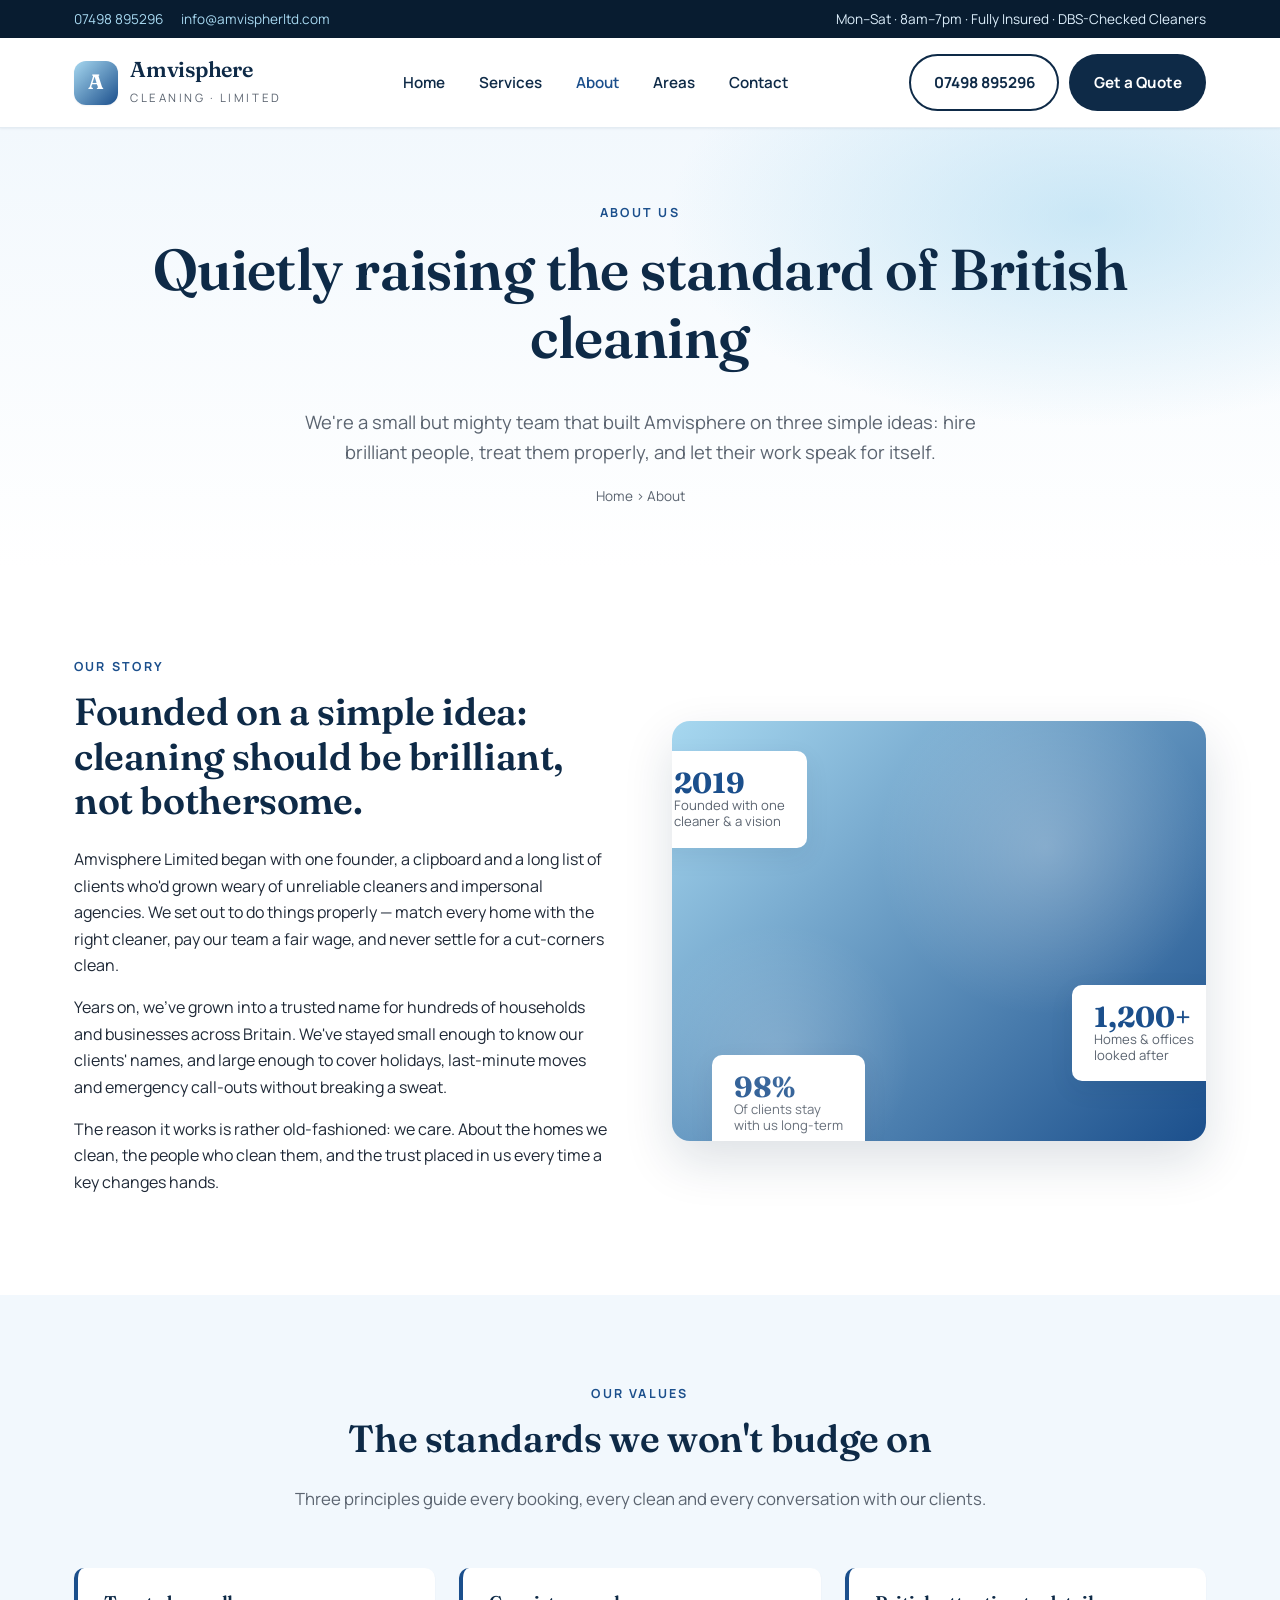
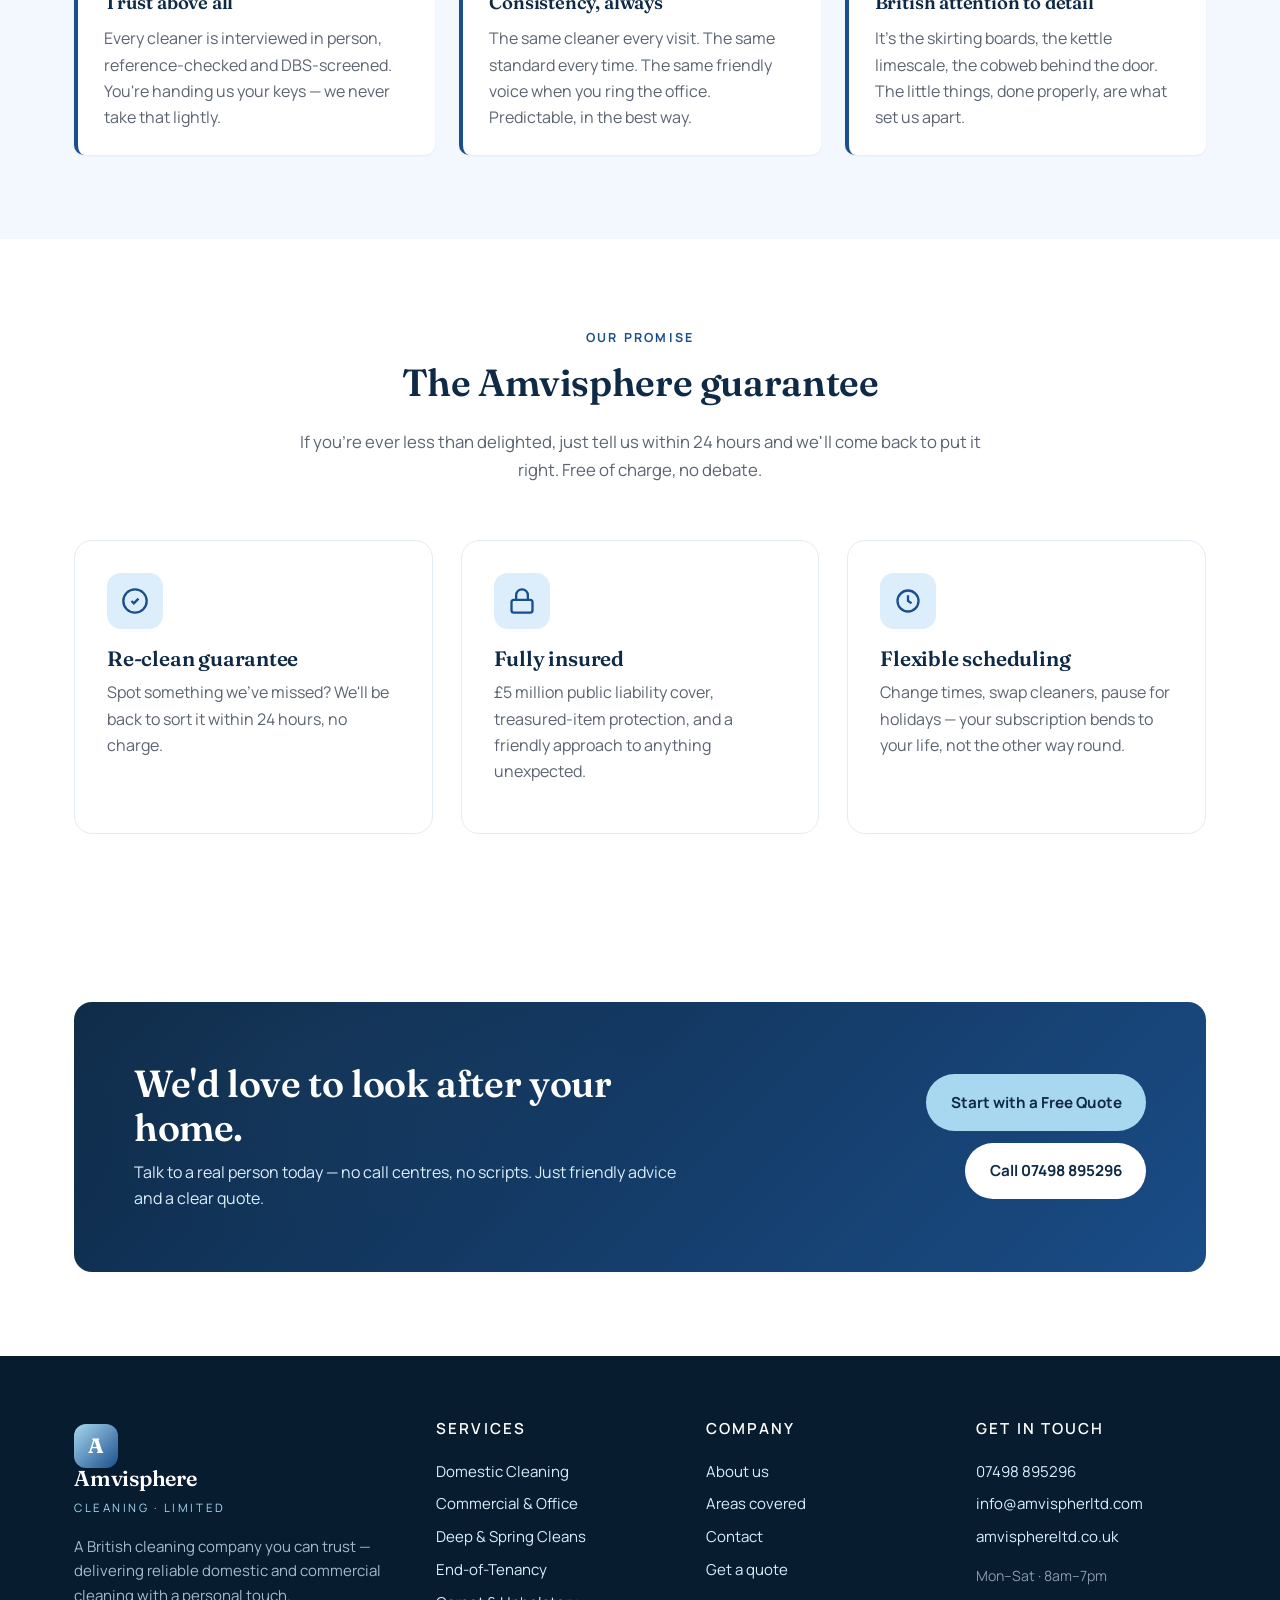
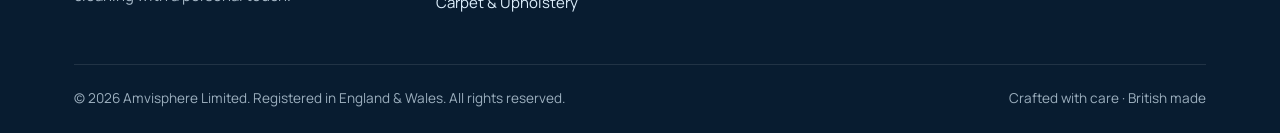
==== about.html @ e7eb44a6 "Build Amvisphere Limited cleaning company website Replace the Streamlit blank-app template with a fu" ====
<!doctype html>
<html lang="en-GB">
<head>
  <meta charset="utf-8" />
  <meta name="viewport" content="width=device-width, initial-scale=1" />
  <title>About Us — A British Cleaning Company with Heart | Amvisphere Limited</title>
  <meta name="description" content="Discover the story, values and people behind Amvisphere Limited — a British cleaning company built on trust, consistency and an old-fashioned attention to detail." />
  <link rel="canonical" href="https://amvisphereltd.co.uk/about.html" />
  <link rel="preconnect" href="https://fonts.googleapis.com">
  <link rel="preconnect" href="https://fonts.gstatic.com" crossorigin>
  <link href="https://fonts.googleapis.com/css2?family=Fraunces:opsz,wght@9..144,500;9..144,600;9..144,700&family=Manrope:wght@400;500;600;700;800&display=swap" rel="stylesheet">
  <link rel="stylesheet" href="assets/css/style.css" />
  <link rel="icon" href="data:image/svg+xml,%3Csvg xmlns='http://www.w3.org/2000/svg' viewBox='0 0 64 64'%3E%3Crect width='64' height='64' rx='14' fill='%231B4F8C'/%3E%3Ctext x='32' y='42' text-anchor='middle' font-family='Georgia' font-size='30' fill='white' font-weight='700'%3EA%3C/text%3E%3C/svg%3E" />
</head>
<body>

  <div class="topbar">
    <div class="container">
      <div class="topbar-left">
        <span><a href="tel:+447498895296">07498 895296</a></span>
        <span><a href="mailto:info@amvispherltd.com">info@amvispherltd.com</a></span>
      </div>
      <div class="topbar-right">
        <span>Mon–Sat · 8am–7pm · Fully Insured · DBS-Checked Cleaners</span>
      </div>
    </div>
  </div>

  <header class="header">
    <div class="container">
      <a href="index.html" class="brand">
        <span class="brand-mark">A</span>
        <span>
          <span class="brand-name">Amvisphere</span>
          <span class="brand-tag">Cleaning · Limited</span>
        </span>
      </a>
      <nav class="nav">
        <a href="index.html">Home</a>
        <a href="services.html">Services</a>
        <a href="about.html">About</a>
        <a href="areas.html">Areas</a>
        <a href="contact.html">Contact</a>
      </nav>
      <div class="header-cta">
        <a class="btn btn-ghost" href="tel:+447498895296">07498 895296</a>
        <a class="btn btn-primary" href="contact.html">Get a Quote</a>
        <button class="nav-toggle" aria-label="Toggle navigation"><span></span><span></span><span></span></button>
      </div>
    </div>
  </header>

  <section class="page-head">
    <div class="container">
      <span class="eyebrow">About Us</span>
      <h1>Quietly raising the standard of British cleaning</h1>
      <p class="lead">We're a small but mighty team that built Amvisphere on three simple ideas: hire brilliant people, treat them properly, and let their work speak for itself.</p>
      <div class="breadcrumb"><a href="index.html">Home</a> › About</div>
    </div>
  </section>

  <section>
    <div class="container split">
      <div>
        <span class="eyebrow">Our Story</span>
        <h2>Founded on a simple idea: cleaning should be brilliant, not bothersome.</h2>
        <p>Amvisphere Limited began with one founder, a clipboard and a long list of clients who'd grown weary of unreliable cleaners and impersonal agencies. We set out to do things properly — match every home with the right cleaner, pay our team a fair wage, and never settle for a cut-corners clean.</p>
        <p>Years on, we've grown into a trusted name for hundreds of households and businesses across Britain. We've stayed small enough to know our clients' names, and large enough to cover holidays, last-minute moves and emergency call-outs without breaking a sweat.</p>
        <p>The reason it works is rather old-fashioned: we care. About the homes we clean, the people who clean them, and the trust placed in us every time a key changes hands.</p>
      </div>
      <div class="split-visual">
        <div class="stat-card s1">
          <div>
            <div class="num">2019</div>
            <div class="lbl">Founded with one<br>cleaner & a vision</div>
          </div>
        </div>
        <div class="stat-card s2">
          <div>
            <div class="num">1,200+</div>
            <div class="lbl">Homes & offices<br>looked after</div>
          </div>
        </div>
        <div class="stat-card s3">
          <div>
            <div class="num">98%</div>
            <div class="lbl">Of clients stay<br>with us long-term</div>
          </div>
        </div>
      </div>
    </div>
  </section>

  <section class="section-soft">
    <div class="container">
      <div class="section-head">
        <span class="eyebrow">Our Values</span>
        <h2>The standards we won't budge on</h2>
        <p>Three principles guide every booking, every clean and every conversation with our clients.</p>
      </div>
      <div class="values">
        <div class="value">
          <h3>Trust above all</h3>
          <p>Every cleaner is interviewed in person, reference-checked and DBS-screened. You're handing us your keys — we never take that lightly.</p>
        </div>
        <div class="value">
          <h3>Consistency, always</h3>
          <p>The same cleaner every visit. The same standard every time. The same friendly voice when you ring the office. Predictable, in the best way.</p>
        </div>
        <div class="value">
          <h3>British attention to detail</h3>
          <p>It's the skirting boards, the kettle limescale, the cobweb behind the door. The little things, done properly, are what set us apart.</p>
        </div>
      </div>
    </div>
  </section>

  <section>
    <div class="container">
      <div class="section-head">
        <span class="eyebrow">Our Promise</span>
        <h2>The Amvisphere guarantee</h2>
        <p>If you're ever less than delighted, just tell us within 24 hours and we'll come back to put it right. Free of charge, no debate.</p>
      </div>

      <div class="services-grid">
        <div class="service-card">
          <div class="service-icon">
            <svg viewBox="0 0 24 24" fill="none" stroke="currentColor" stroke-width="2"><path d="M9 12l2 2 4-4"/><circle cx="12" cy="12" r="10"/></svg>
          </div>
          <h3>Re-clean guarantee</h3>
          <p>Spot something we've missed? We'll be back to sort it within 24 hours, no charge.</p>
        </div>
        <div class="service-card">
          <div class="service-icon">
            <svg viewBox="0 0 24 24" fill="none" stroke="currentColor" stroke-width="2"><rect x="3" y="11" width="18" height="11" rx="2"/><path d="M7 11V7a5 5 0 0 1 10 0v4"/></svg>
          </div>
          <h3>Fully insured</h3>
          <p>£5 million public liability cover, treasured-item protection, and a friendly approach to anything unexpected.</p>
        </div>
        <div class="service-card">
          <div class="service-icon">
            <svg viewBox="0 0 24 24" fill="none" stroke="currentColor" stroke-width="2"><path d="M21 12a9 9 0 1 1-18 0 9 9 0 0 1 18 0z"/><path d="M12 7v5l3 2"/></svg>
          </div>
          <h3>Flexible scheduling</h3>
          <p>Change times, swap cleaners, pause for holidays — your subscription bends to your life, not the other way round.</p>
        </div>
      </div>
    </div>
  </section>

  <section>
    <div class="container">
      <div class="cta-band">
        <div>
          <h2>We'd love to look after your home.</h2>
          <p>Talk to a real person today — no call centres, no scripts. Just friendly advice and a clear quote.</p>
        </div>
        <div class="ctas">
          <a class="btn btn-secondary" href="contact.html">Start with a Free Quote</a>
          <a class="btn btn-light" href="tel:+447498895296">Call 07498 895296</a>
        </div>
      </div>
    </div>
  </section>

  <footer class="footer">
    <div class="container">
      <div class="footer-grid">
        <div class="footer-about">
          <a href="index.html" class="brand">
            <span class="brand-mark">A</span>
            <span>
              <span class="brand-name">Amvisphere</span>
              <span class="brand-tag">Cleaning · Limited</span>
            </span>
          </a>
          <p>A British cleaning company you can trust — delivering reliable domestic and commercial cleaning with a personal touch.</p>
        </div>
        <div>
          <h4>Services</h4>
          <a href="services.html#domestic">Domestic Cleaning</a>
          <a href="services.html#commercial">Commercial & Office</a>
          <a href="services.html#deep">Deep & Spring Cleans</a>
          <a href="services.html#tenancy">End-of-Tenancy</a>
          <a href="services.html#carpet">Carpet & Upholstery</a>
        </div>
        <div>
          <h4>Company</h4>
          <a href="about.html">About us</a>
          <a href="areas.html">Areas covered</a>
          <a href="contact.html">Contact</a>
          <a href="contact.html">Get a quote</a>
        </div>
        <div>
          <h4>Get in touch</h4>
          <a href="tel:+447498895296">07498 895296</a>
          <a href="mailto:info@amvispherltd.com">info@amvispherltd.com</a>
          <a href="https://amvisphereltd.co.uk">amvisphereltd.co.uk</a>
          <p style="margin-top:10px; color:rgba(220,238,251,.6); font-size:.88rem;">Mon–Sat · 8am–7pm</p>
        </div>
      </div>
      <div class="footer-bottom">
        <div>© <span id="year">2026</span> Amvisphere Limited. Registered in England & Wales. All rights reserved.</div>
        <div>Crafted with care · British made</div>
      </div>
    </div>
  </footer>

  <script src="assets/js/main.js"></script>
  <script>document.getElementById('year').textContent = new Date().getFullYear();</script>
</body>
</html>
---- assets/css/style.css ----
/* ============================================================
   Amvisphere Limited — Site Stylesheet
   Palette: baby blue, white, dark navy
   ============================================================ */

:root {
  --baby-blue: #A7D8F0;
  --baby-blue-soft: #DCEEFB;
  --baby-blue-tint: #F2F8FD;
  --navy: #0E2A47;
  --navy-deep: #081C30;
  --blue: #1B4F8C;
  --blue-hover: #143E6E;
  --white: #FFFFFF;
  --ink: #1F2937;
  --muted: #5B6470;
  --line: #E4ECF3;
  --gold: #C9A227;
  --shadow-sm: 0 1px 2px rgba(14, 42, 71, 0.06);
  --shadow-md: 0 8px 24px rgba(14, 42, 71, 0.08);
  --shadow-lg: 0 20px 50px rgba(14, 42, 71, 0.14);
  --radius-sm: 6px;
  --radius-md: 10px;
  --radius-lg: 18px;
  --max-width: 1180px;
  --font-body: 'Manrope', system-ui, -apple-system, 'Segoe UI', Roboto, sans-serif;
  --font-head: 'Fraunces', Georgia, 'Times New Roman', serif;
}

* { box-sizing: border-box; }

html { scroll-behavior: smooth; }

body {
  margin: 0;
  font-family: var(--font-body);
  font-size: 16px;
  line-height: 1.65;
  color: var(--ink);
  background: var(--white);
  -webkit-font-smoothing: antialiased;
}

img { max-width: 100%; display: block; }

a {
  color: var(--blue);
  text-decoration: none;
  transition: color .2s ease;
}
a:hover { color: var(--blue-hover); }

h1, h2, h3, h4 {
  font-family: var(--font-head);
  color: var(--navy);
  font-weight: 600;
  letter-spacing: -0.01em;
  margin: 0 0 .6em;
  line-height: 1.18;
}
h1 { font-size: clamp(2.1rem, 4vw + .5rem, 3.6rem); }
h2 { font-size: clamp(1.6rem, 2.2vw + .6rem, 2.4rem); }
h3 { font-size: 1.3rem; }

p { margin: 0 0 1em; color: var(--ink); }

.container {
  max-width: var(--max-width);
  margin: 0 auto;
  padding: 0 24px;
}

.eyebrow {
  display: inline-block;
  text-transform: uppercase;
  letter-spacing: .18em;
  font-size: .78rem;
  color: var(--blue);
  font-weight: 700;
  margin-bottom: .8rem;
}

.lead {
  font-size: 1.15rem;
  color: var(--muted);
  max-width: 65ch;
}

/* ---------- Buttons ---------- */
.btn {
  display: inline-flex;
  align-items: center;
  justify-content: center;
  gap: .55rem;
  padding: .85rem 1.4rem;
  border-radius: 999px;
  font-weight: 700;
  font-size: .95rem;
  cursor: pointer;
  border: 2px solid transparent;
  transition: transform .15s ease, background .2s ease, color .2s ease, box-shadow .2s ease;
  white-space: nowrap;
}
.btn:hover { transform: translateY(-1px); }
.btn-primary {
  background: var(--navy);
  color: var(--white);
}
.btn-primary:hover { background: var(--blue); color: var(--white); }
.btn-secondary {
  background: var(--baby-blue);
  color: var(--navy);
}
.btn-secondary:hover { background: var(--baby-blue-soft); color: var(--navy); }
.btn-ghost {
  background: transparent;
  color: var(--navy);
  border-color: var(--navy);
}
.btn-ghost:hover { background: var(--navy); color: var(--white); }
.btn-light {
  background: var(--white);
  color: var(--navy);
}
.btn-light:hover { background: var(--baby-blue-soft); }

/* ---------- Top Bar ---------- */
.topbar {
  background: var(--navy-deep);
  color: var(--baby-blue-soft);
  font-size: .85rem;
}
.topbar .container {
  display: flex;
  justify-content: space-between;
  align-items: center;
  padding-top: 8px;
  padding-bottom: 8px;
  gap: 16px;
  flex-wrap: wrap;
}
.topbar a { color: var(--baby-blue); }
.topbar a:hover { color: var(--white); }
.topbar-left, .topbar-right { display: flex; gap: 18px; align-items: center; flex-wrap: wrap; }
.topbar svg { width: 14px; height: 14px; vertical-align: -2px; margin-right: 6px; }

/* ---------- Header / Nav ---------- */
.header {
  background: var(--white);
  border-bottom: 1px solid var(--line);
  position: sticky;
  top: 0;
  z-index: 50;
  box-shadow: var(--shadow-sm);
}
.header .container {
  display: flex;
  justify-content: space-between;
  align-items: center;
  padding-top: 16px;
  padding-bottom: 16px;
  gap: 24px;
}
.brand {
  display: flex;
  align-items: center;
  gap: 12px;
  color: var(--navy);
}
.brand:hover { color: var(--navy); }
.brand-mark {
  width: 44px; height: 44px;
  border-radius: 12px;
  background: linear-gradient(135deg, var(--baby-blue) 0%, var(--blue) 100%);
  display: grid; place-items: center;
  color: var(--white);
  font-family: var(--font-head);
  font-weight: 700;
  font-size: 1.3rem;
  box-shadow: var(--shadow-sm);
}
.brand-name {
  font-family: var(--font-head);
  font-size: 1.35rem;
  font-weight: 600;
  letter-spacing: -0.01em;
  line-height: 1;
}
.brand-tag {
  display: block;
  font-family: var(--font-body);
  font-size: .72rem;
  letter-spacing: .22em;
  text-transform: uppercase;
  color: var(--muted);
  margin-top: 4px;
}

.nav {
  display: flex;
  align-items: center;
  gap: 6px;
}
.nav a {
  color: var(--navy);
  font-weight: 600;
  padding: 10px 14px;
  border-radius: 8px;
  font-size: .95rem;
}
.nav a:hover { background: var(--baby-blue-soft); color: var(--navy); }
.nav a.active { color: var(--blue); }

.header-cta { display: flex; gap: 10px; align-items: center; }

.nav-toggle {
  display: none;
  background: transparent;
  border: 2px solid var(--navy);
  border-radius: 8px;
  padding: 8px 10px;
  cursor: pointer;
}
.nav-toggle span {
  display: block;
  width: 22px; height: 2px;
  background: var(--navy);
  margin: 5px 0;
  transition: transform .2s ease;
}

/* ---------- Hero ---------- */
.hero {
  position: relative;
  background:
    radial-gradient(900px 500px at 90% -10%, rgba(167, 216, 240, .55), transparent 60%),
    linear-gradient(180deg, var(--baby-blue-tint) 0%, var(--white) 100%);
  padding: 80px 0 90px;
  overflow: hidden;
}
.hero-grid {
  display: grid;
  grid-template-columns: 1.1fr .9fr;
  gap: 60px;
  align-items: center;
}
.hero h1 span { color: var(--blue); }
.hero p.lead { margin-bottom: 1.8rem; }
.hero-ctas { display: flex; gap: 12px; flex-wrap: wrap; }

.hero-badges {
  display: flex;
  gap: 28px;
  margin-top: 36px;
  flex-wrap: wrap;
}
.hero-badge {
  display: flex; align-items: center; gap: 10px;
  color: var(--navy);
  font-weight: 600;
  font-size: .92rem;
}
.hero-badge .dot {
  width: 10px; height: 10px; border-radius: 50%;
  background: var(--blue);
  box-shadow: 0 0 0 4px var(--baby-blue-soft);
}

.hero-card {
  background: var(--white);
  border-radius: var(--radius-lg);
  padding: 32px;
  box-shadow: var(--shadow-lg);
  position: relative;
  border: 1px solid var(--line);
}
.hero-card::before {
  content: "";
  position: absolute;
  inset: -20px -20px auto auto;
  width: 120px; height: 120px;
  background: var(--baby-blue);
  border-radius: 50%;
  z-index: -1;
  opacity: .6;
}
.hero-card h3 {
  margin-bottom: .8rem;
}
.quote-form .field {
  display: block;
  margin-bottom: 14px;
}
.quote-form label {
  display: block;
  font-size: .82rem;
  font-weight: 700;
  color: var(--navy);
  margin-bottom: 6px;
  letter-spacing: .04em;
}
.quote-form input,
.quote-form select,
.quote-form textarea {
  width: 100%;
  padding: 12px 14px;
  border: 1.5px solid var(--line);
  border-radius: var(--radius-md);
  font: inherit;
  color: var(--ink);
  background: var(--baby-blue-tint);
  transition: border-color .15s ease, background .15s ease;
}
.quote-form input:focus,
.quote-form select:focus,
.quote-form textarea:focus {
  outline: none;
  border-color: var(--blue);
  background: var(--white);
}
.quote-form .btn { width: 100%; margin-top: 6px; }

/* ---------- Sections ---------- */
section { padding: 84px 0; }
section.tight { padding: 56px 0; }

.section-head {
  text-align: center;
  max-width: 720px;
  margin: 0 auto 56px;
}
.section-head p { color: var(--muted); font-size: 1.05rem; }

/* ---------- Trust Strip ---------- */
.trust {
  background: var(--white);
  border-top: 1px solid var(--line);
  border-bottom: 1px solid var(--line);
  padding: 28px 0;
}
.trust-row {
  display: grid;
  grid-template-columns: repeat(4, 1fr);
  gap: 20px;
  align-items: center;
  text-align: center;
}
.trust-item {
  font-family: var(--font-head);
  color: var(--navy);
  font-size: 1.05rem;
}
.trust-item strong {
  display: block;
  font-size: 1.7rem;
  color: var(--blue);
  font-weight: 700;
}

/* ---------- Service Cards ---------- */
.services-grid {
  display: grid;
  grid-template-columns: repeat(3, 1fr);
  gap: 28px;
}
.service-card {
  background: var(--white);
  border: 1px solid var(--line);
  border-radius: var(--radius-lg);
  padding: 32px;
  transition: transform .2s ease, box-shadow .2s ease, border-color .2s ease;
  position: relative;
  overflow: hidden;
}
.service-card:hover {
  transform: translateY(-4px);
  box-shadow: var(--shadow-md);
  border-color: var(--baby-blue);
}
.service-icon {
  width: 56px; height: 56px;
  border-radius: 14px;
  background: var(--baby-blue-soft);
  color: var(--blue);
  display: grid; place-items: center;
  margin-bottom: 18px;
}
.service-icon svg { width: 28px; height: 28px; }
.service-card h3 { margin-bottom: .5rem; }
.service-card p { color: var(--muted); margin-bottom: 1rem; }
.service-card .link {
  color: var(--blue);
  font-weight: 700;
  font-size: .9rem;
}

/* ---------- Why Us / Split ---------- */
.split {
  display: grid;
  grid-template-columns: 1fr 1fr;
  gap: 64px;
  align-items: center;
}
.split-visual {
  background: linear-gradient(135deg, var(--baby-blue) 0%, var(--blue) 100%);
  border-radius: var(--radius-lg);
  min-height: 420px;
  position: relative;
  overflow: hidden;
  box-shadow: var(--shadow-lg);
}
.split-visual::after {
  content: "";
  position: absolute;
  inset: 0;
  background:
    radial-gradient(280px 280px at 70% 30%, rgba(255,255,255,.25), transparent 60%),
    radial-gradient(220px 220px at 20% 80%, rgba(255,255,255,.18), transparent 60%);
}
.split-visual .stat-card {
  position: absolute;
  background: var(--white);
  border-radius: var(--radius-md);
  padding: 18px 22px;
  box-shadow: var(--shadow-md);
  display: flex;
  align-items: center;
  gap: 14px;
}
.split-visual .stat-card .num {
  font-family: var(--font-head);
  font-size: 1.8rem;
  color: var(--blue);
  font-weight: 700;
  line-height: 1;
}
.split-visual .stat-card .lbl {
  font-size: .82rem; color: var(--muted); line-height: 1.2;
}
.split-visual .stat-card.s1 { top: 30px; left: -20px; }
.split-visual .stat-card.s2 { bottom: 60px; right: -10px; }
.split-visual .stat-card.s3 { bottom: -10px; left: 40px; }

.feature-list { list-style: none; padding: 0; margin: 1.4rem 0 0; }
.feature-list li {
  display: flex;
  align-items: flex-start;
  gap: 14px;
  padding: 12px 0;
  border-bottom: 1px dashed var(--line);
}
.feature-list li:last-child { border-bottom: none; }
.feature-list .tick {
  flex: none;
  width: 26px; height: 26px; border-radius: 50%;
  background: var(--baby-blue-soft);
  color: var(--blue);
  display: grid; place-items: center;
  margin-top: 3px;
}
.feature-list h4 { margin: 0 0 4px; font-family: var(--font-body); font-size: 1.02rem; color: var(--navy); }
.feature-list p { margin: 0; color: var(--muted); font-size: .94rem; }

/* ---------- How it works ---------- */
.steps {
  display: grid;
  grid-template-columns: repeat(3, 1fr);
  gap: 30px;
  position: relative;
}
.step {
  background: var(--white);
  border: 1px solid var(--line);
  border-radius: var(--radius-lg);
  padding: 36px 28px;
  text-align: center;
  position: relative;
}
.step-num {
  width: 52px; height: 52px;
  border-radius: 50%;
  background: var(--navy);
  color: var(--white);
  display: grid; place-items: center;
  margin: 0 auto 18px;
  font-family: var(--font-head);
  font-size: 1.3rem;
  font-weight: 700;
}
.step h3 { margin-bottom: .4rem; }
.step p { color: var(--muted); margin: 0; }

/* ---------- Testimonials ---------- */
.section-soft { background: var(--baby-blue-tint); }
.testimonials {
  display: grid;
  grid-template-columns: repeat(3, 1fr);
  gap: 24px;
}
.testimonial {
  background: var(--white);
  border-radius: var(--radius-lg);
  padding: 28px;
  box-shadow: var(--shadow-sm);
  border: 1px solid var(--line);
}
.stars { color: var(--gold); margin-bottom: 12px; letter-spacing: 3px; font-size: 1.05rem; }
.testimonial p { font-style: italic; color: var(--ink); }
.testimonial .who {
  display: flex; align-items: center; gap: 12px;
  margin-top: 18px;
  border-top: 1px solid var(--line);
  padding-top: 16px;
}
.testimonial .avatar {
  width: 44px; height: 44px; border-radius: 50%;
  background: linear-gradient(135deg, var(--baby-blue), var(--blue));
  color: var(--white);
  display: grid; place-items: center;
  font-weight: 700;
}
.testimonial .who small { color: var(--muted); }

/* ---------- Areas ---------- */
.areas-grid {
  display: grid;
  grid-template-columns: repeat(4, 1fr);
  gap: 12px;
}
.area-chip {
  background: var(--white);
  border: 1px solid var(--line);
  border-radius: 999px;
  padding: 10px 16px;
  text-align: center;
  font-weight: 600;
  color: var(--navy);
  font-size: .92rem;
  transition: all .2s ease;
}
.area-chip:hover {
  background: var(--baby-blue-soft);
  border-color: var(--baby-blue);
}

/* ---------- CTA Band ---------- */
.cta-band {
  background:
    linear-gradient(135deg, rgba(14,42,71,.92) 0%, rgba(27,79,140,.92) 100%),
    radial-gradient(600px 300px at 20% 20%, rgba(167,216,240,.35), transparent 60%);
  background-color: var(--navy);
  color: var(--white);
  border-radius: var(--radius-lg);
  padding: 60px;
  display: grid;
  grid-template-columns: 1.4fr 1fr;
  gap: 40px;
  align-items: center;
}
.cta-band h2 { color: var(--white); margin-bottom: 8px; }
.cta-band p { color: var(--baby-blue-soft); margin: 0; }
.cta-band .ctas { display: flex; gap: 12px; justify-content: flex-end; flex-wrap: wrap; }

/* ---------- Footer ---------- */
.footer {
  background: var(--navy-deep);
  color: var(--baby-blue-soft);
  padding: 64px 0 24px;
  margin-top: 0;
}
.footer-grid {
  display: grid;
  grid-template-columns: 1.4fr 1fr 1fr 1fr;
  gap: 40px;
  margin-bottom: 40px;
}
.footer h4 {
  color: var(--white);
  font-family: var(--font-body);
  font-size: .95rem;
  text-transform: uppercase;
  letter-spacing: .14em;
  margin-bottom: 18px;
}
.footer a { color: var(--baby-blue-soft); display: block; padding: 4px 0; font-size: .94rem; }
.footer a:hover { color: var(--baby-blue); }
.footer .brand-name { color: var(--white); }
.footer .brand-tag { color: var(--baby-blue); }
.footer-about p { color: rgba(220, 238, 251, .75); font-size: .94rem; margin-top: 14px; }

.footer-bottom {
  border-top: 1px solid rgba(255,255,255,.1);
  padding-top: 22px;
  display: flex;
  justify-content: space-between;
  align-items: center;
  flex-wrap: wrap;
  gap: 12px;
  font-size: .85rem;
  color: rgba(220, 238, 251, .7);
}

/* ---------- Page header (sub-pages) ---------- */
.page-head {
  background:
    radial-gradient(700px 350px at 85% 20%, rgba(167, 216, 240, .55), transparent 60%),
    linear-gradient(180deg, var(--baby-blue-tint) 0%, var(--white) 100%);
  padding: 70px 0 60px;
  text-align: center;
}
.page-head .eyebrow { color: var(--blue); }
.page-head p.lead { margin: 0 auto; }
.breadcrumb {
  font-size: .85rem;
  color: var(--muted);
  margin-top: 18px;
}
.breadcrumb a { color: var(--muted); }
.breadcrumb a:hover { color: var(--blue); }

/* ---------- Service Detail Block ---------- */
.service-block {
  display: grid;
  grid-template-columns: 1fr 1.4fr;
  gap: 48px;
  align-items: flex-start;
  padding: 36px 0;
  border-bottom: 1px solid var(--line);
}
.service-block:last-child { border-bottom: none; }
.service-block .icon-lg {
  width: 96px; height: 96px;
  background: var(--baby-blue-soft);
  border-radius: 24px;
  display: grid; place-items: center;
  color: var(--blue);
  margin-bottom: 14px;
}
.service-block .icon-lg svg { width: 48px; height: 48px; }
.service-block ul { margin: 0; padding-left: 20px; color: var(--muted); }
.service-block li { padding: 4px 0; }

/* ---------- Contact ---------- */
.contact-grid {
  display: grid;
  grid-template-columns: 1fr 1.2fr;
  gap: 48px;
}
.contact-info {
  background: var(--white);
  border: 1px solid var(--line);
  border-radius: var(--radius-lg);
  padding: 36px;
}
.contact-info .row {
  display: flex;
  align-items: flex-start;
  gap: 16px;
  padding: 16px 0;
  border-bottom: 1px solid var(--line);
}
.contact-info .row:last-child { border-bottom: none; }
.contact-info .icon {
  width: 44px; height: 44px;
  border-radius: 12px;
  background: var(--baby-blue-soft);
  color: var(--blue);
  display: grid; place-items: center;
  flex: none;
}
.contact-info h4 { margin: 0 0 2px; font-family: var(--font-body); color: var(--navy); font-size: 1rem; }
.contact-info p, .contact-info a { margin: 0; color: var(--ink); }
.contact-form {
  background: var(--white);
  border: 1px solid var(--line);
  border-radius: var(--radius-lg);
  padding: 36px;
  box-shadow: var(--shadow-sm);
}
.form-row { display: grid; grid-template-columns: 1fr 1fr; gap: 16px; }
.contact-form .field { margin-bottom: 16px; }
.contact-form label {
  display: block; font-size: .85rem; font-weight: 700; color: var(--navy); margin-bottom: 6px;
}
.contact-form input,
.contact-form select,
.contact-form textarea {
  width: 100%;
  padding: 12px 14px;
  border: 1.5px solid var(--line);
  border-radius: var(--radius-md);
  font: inherit;
  background: var(--baby-blue-tint);
}
.contact-form input:focus,
.contact-form select:focus,
.contact-form textarea:focus {
  outline: none; border-color: var(--blue); background: var(--white);
}
.contact-form textarea { min-height: 130px; resize: vertical; }
.form-note { font-size: .82rem; color: var(--muted); }

/* ---------- About ---------- */
.values {
  display: grid;
  grid-template-columns: repeat(3, 1fr);
  gap: 24px;
}
.value {
  background: var(--white);
  border-left: 4px solid var(--blue);
  border-radius: var(--radius-md);
  padding: 24px 26px;
  box-shadow: var(--shadow-sm);
}
.value h3 { font-size: 1.15rem; }
.value p { margin: 0; color: var(--muted); }

/* ---------- FAQ ---------- */
.faq {
  background: var(--white);
  border: 1px solid var(--line);
  border-radius: var(--radius-md);
  padding: 20px 24px;
  margin-bottom: 12px;
}
.faq summary {
  cursor: pointer;
  font-weight: 700;
  color: var(--navy);
  list-style: none;
  display: flex;
  justify-content: space-between;
  align-items: center;
  gap: 14px;
}
.faq summary::after {
  content: "+";
  font-size: 1.4rem;
  color: var(--blue);
  font-weight: 600;
}
.faq[open] summary::after { content: "−"; }
.faq p { margin: 12px 0 0; color: var(--muted); }

/* ---------- Responsive ---------- */
@media (max-width: 960px) {
  .hero-grid,
  .split,
  .contact-grid,
  .service-block { grid-template-columns: 1fr; gap: 36px; }
  .services-grid,
  .steps,
  .testimonials,
  .values { grid-template-columns: 1fr 1fr; }
  .footer-grid { grid-template-columns: 1fr 1fr; }
  .areas-grid { grid-template-columns: repeat(3, 1fr); }
  .trust-row { grid-template-columns: 1fr 1fr; row-gap: 22px; }
  .cta-band { grid-template-columns: 1fr; padding: 40px; }
  .cta-band .ctas { justify-content: flex-start; }
}
@media (max-width: 720px) {
  .nav {
    display: none;
    position: absolute;
    top: 100%; left: 0; right: 0;
    background: var(--white);
    flex-direction: column;
    align-items: stretch;
    padding: 14px;
    border-bottom: 1px solid var(--line);
    box-shadow: var(--shadow-md);
  }
  .nav.open { display: flex; }
  .nav a { width: 100%; }
  .nav-toggle { display: inline-flex; flex-direction: column; }
  .header-cta .btn:not(.btn-primary) { display: none; }
  .services-grid,
  .steps,
  .testimonials,
  .values,
  .areas-grid,
  .footer-grid,
  .form-row { grid-template-columns: 1fr; }
  section { padding: 56px 0; }
  .hero { padding: 50px 0 60px; }
  .topbar .container { justify-content: center; text-align: center; }
}
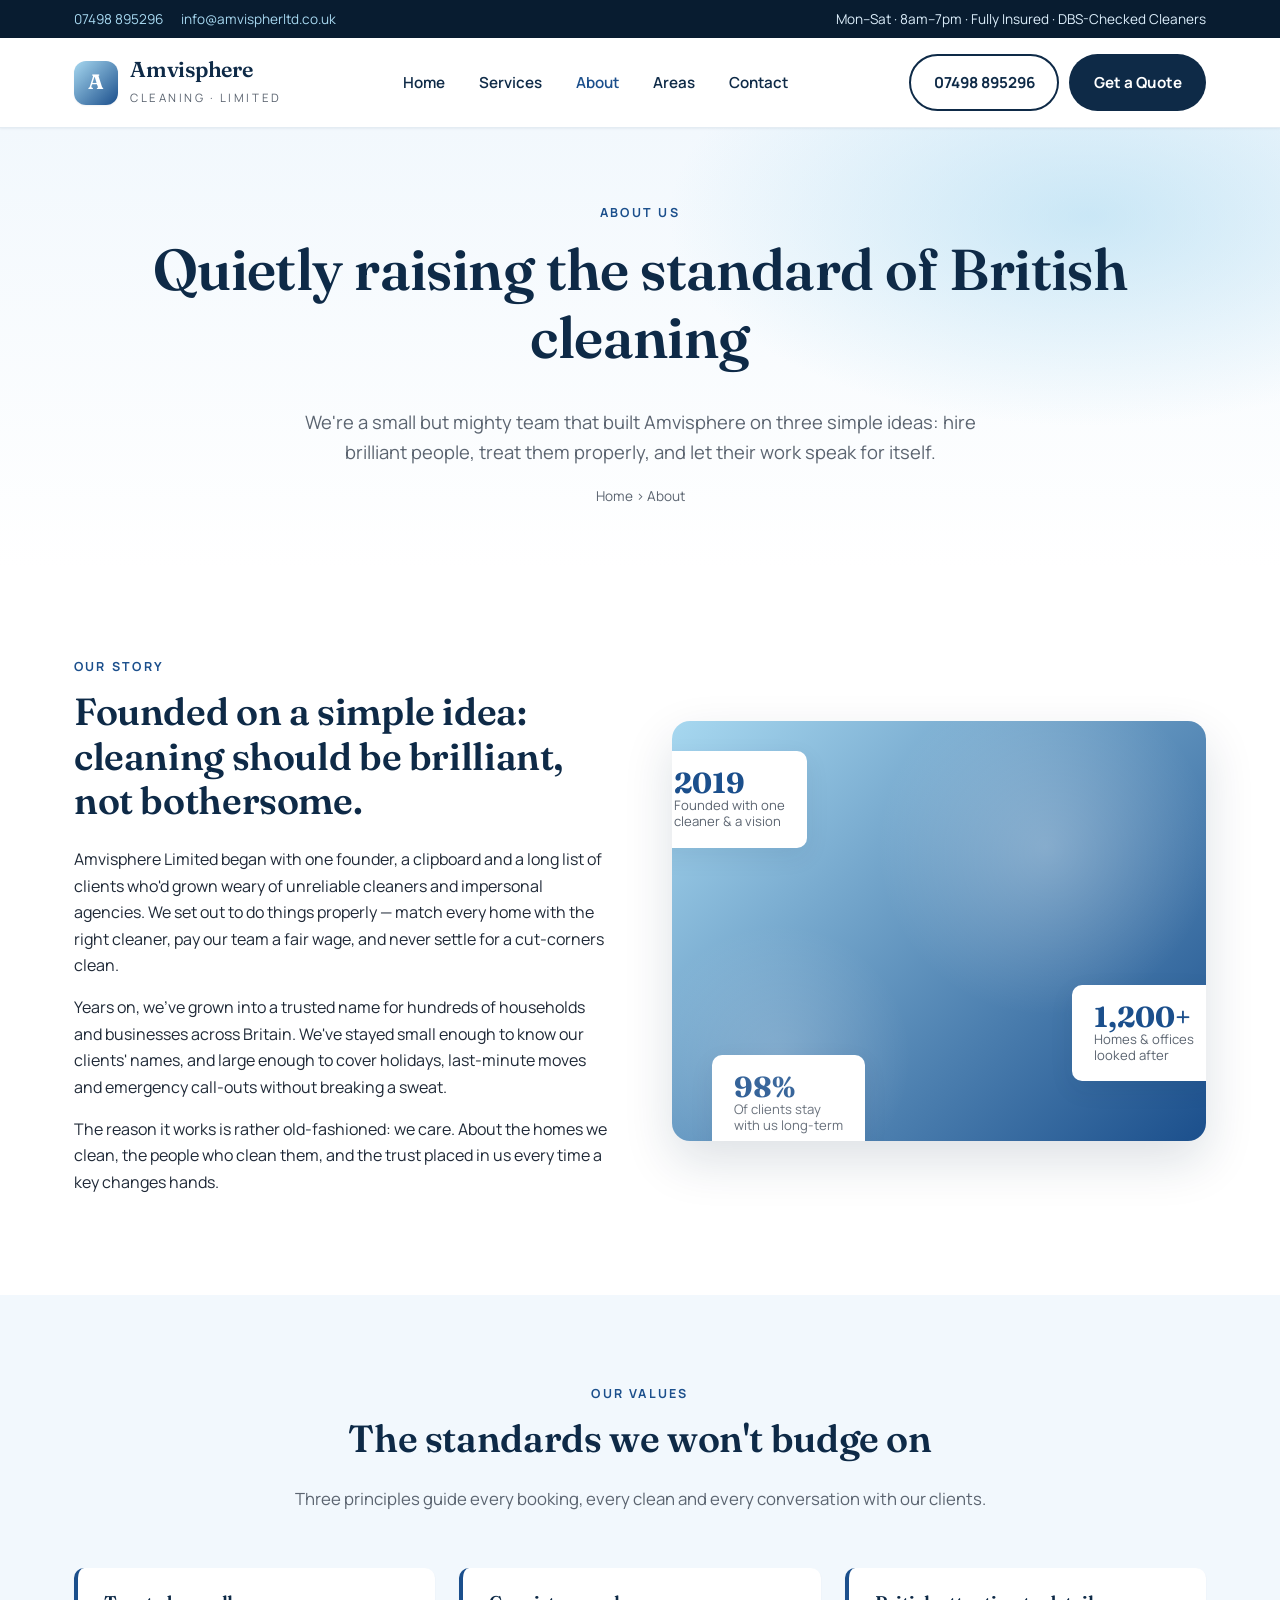
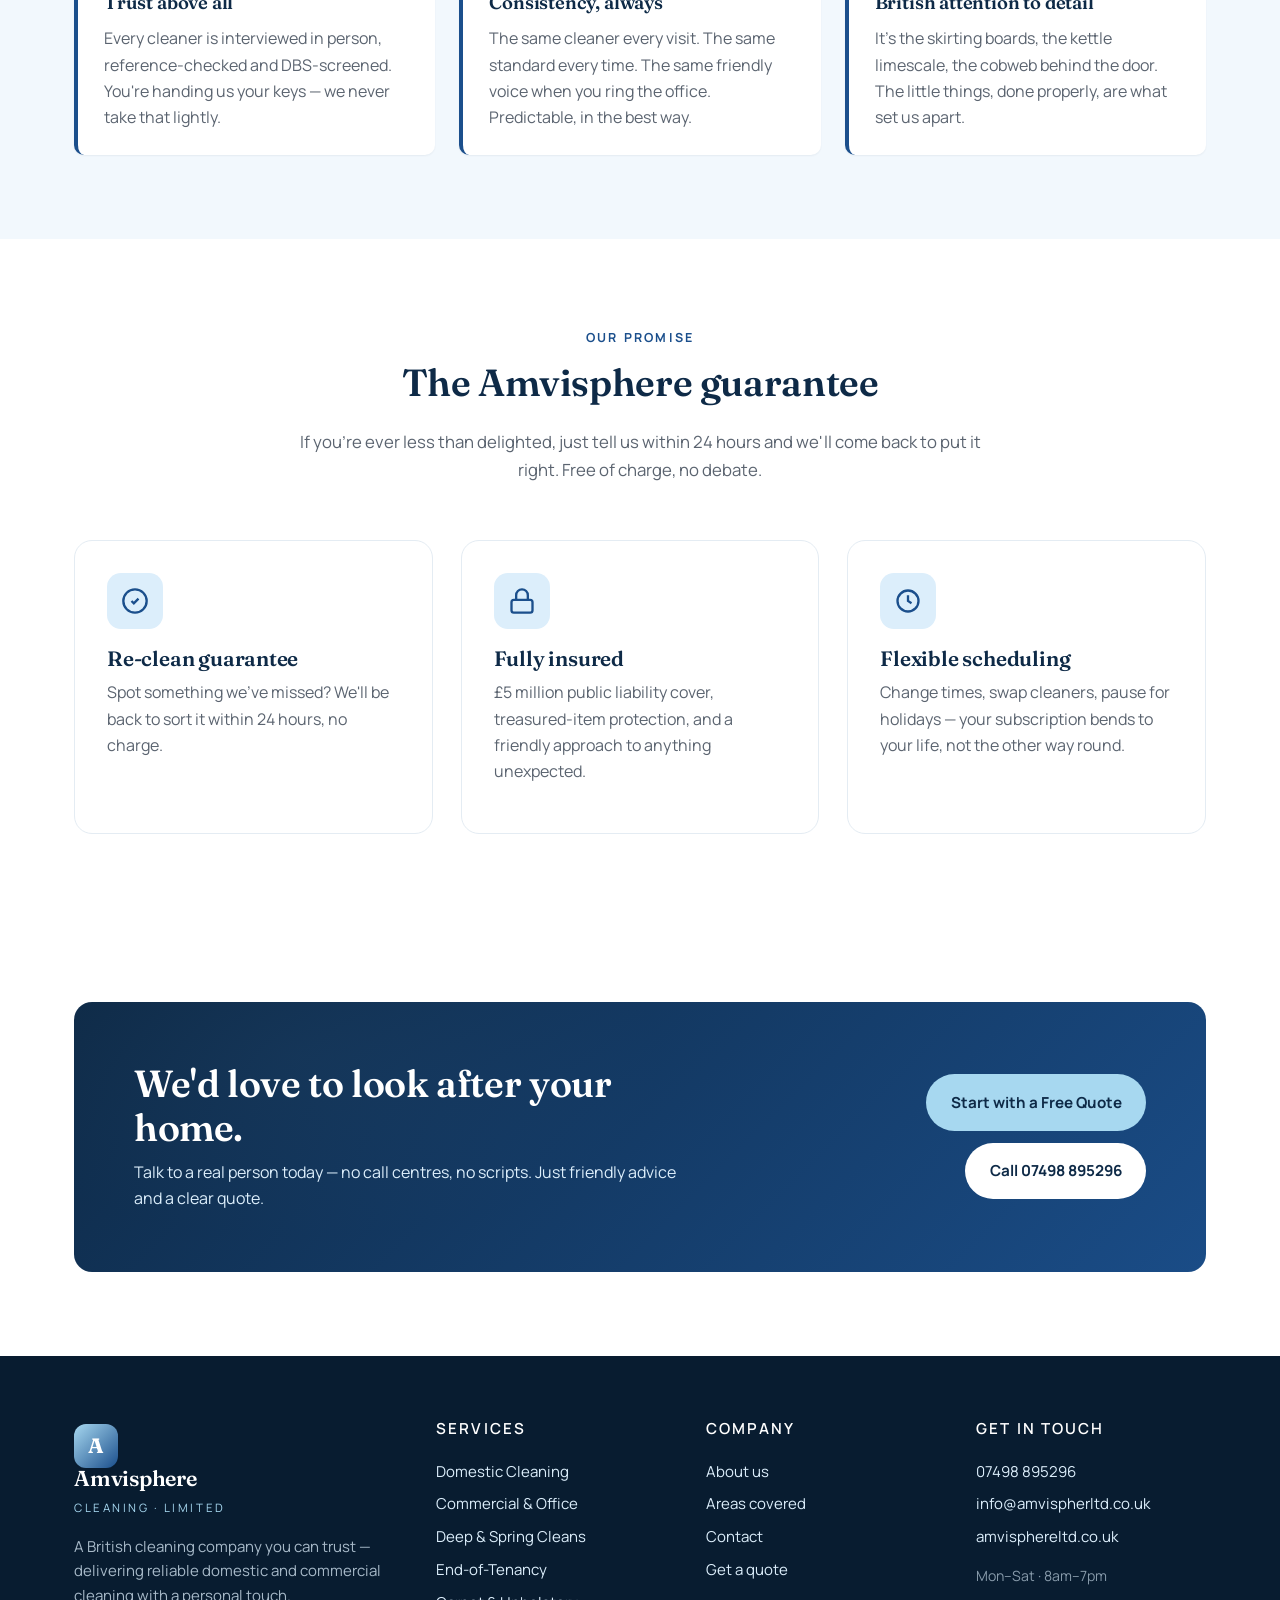
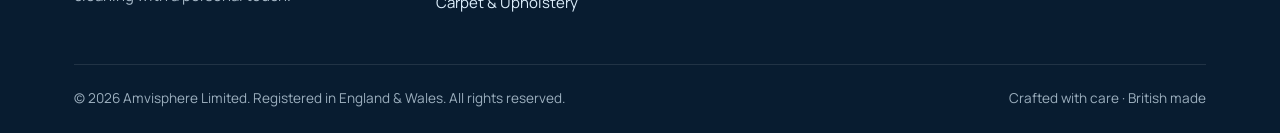
==== commit b1aff740: "Update email domain to info@amvispherltd.co.uk Replace the previous .com address across all pages, f" ====
--- a/about.html
+++ b/about.html
@@ -18,7 +18,7 @@
     <div class="container">
       <div class="topbar-left">
         <span><a href="tel:+447498895296">07498 895296</a></span>
-        <span><a href="mailto:info@amvispherltd.com">info@amvispherltd.com</a></span>
+        <span><a href="mailto:info@amvispherltd.co.uk">info@amvispherltd.co.uk</a></span>
       </div>
       <div class="topbar-right">
         <span>Mon–Sat · 8am–7pm · Fully Insured · DBS-Checked Cleaners</span>
@@ -195,7 +195,7 @@
         <div>
           <h4>Get in touch</h4>
           <a href="tel:+447498895296">07498 895296</a>
-          <a href="mailto:info@amvispherltd.com">info@amvispherltd.com</a>
+          <a href="mailto:info@amvispherltd.co.uk">info@amvispherltd.co.uk</a>
           <a href="https://amvisphereltd.co.uk">amvisphereltd.co.uk</a>
           <p style="margin-top:10px; color:rgba(220,238,251,.6); font-size:.88rem;">Mon–Sat · 8am–7pm</p>
         </div>
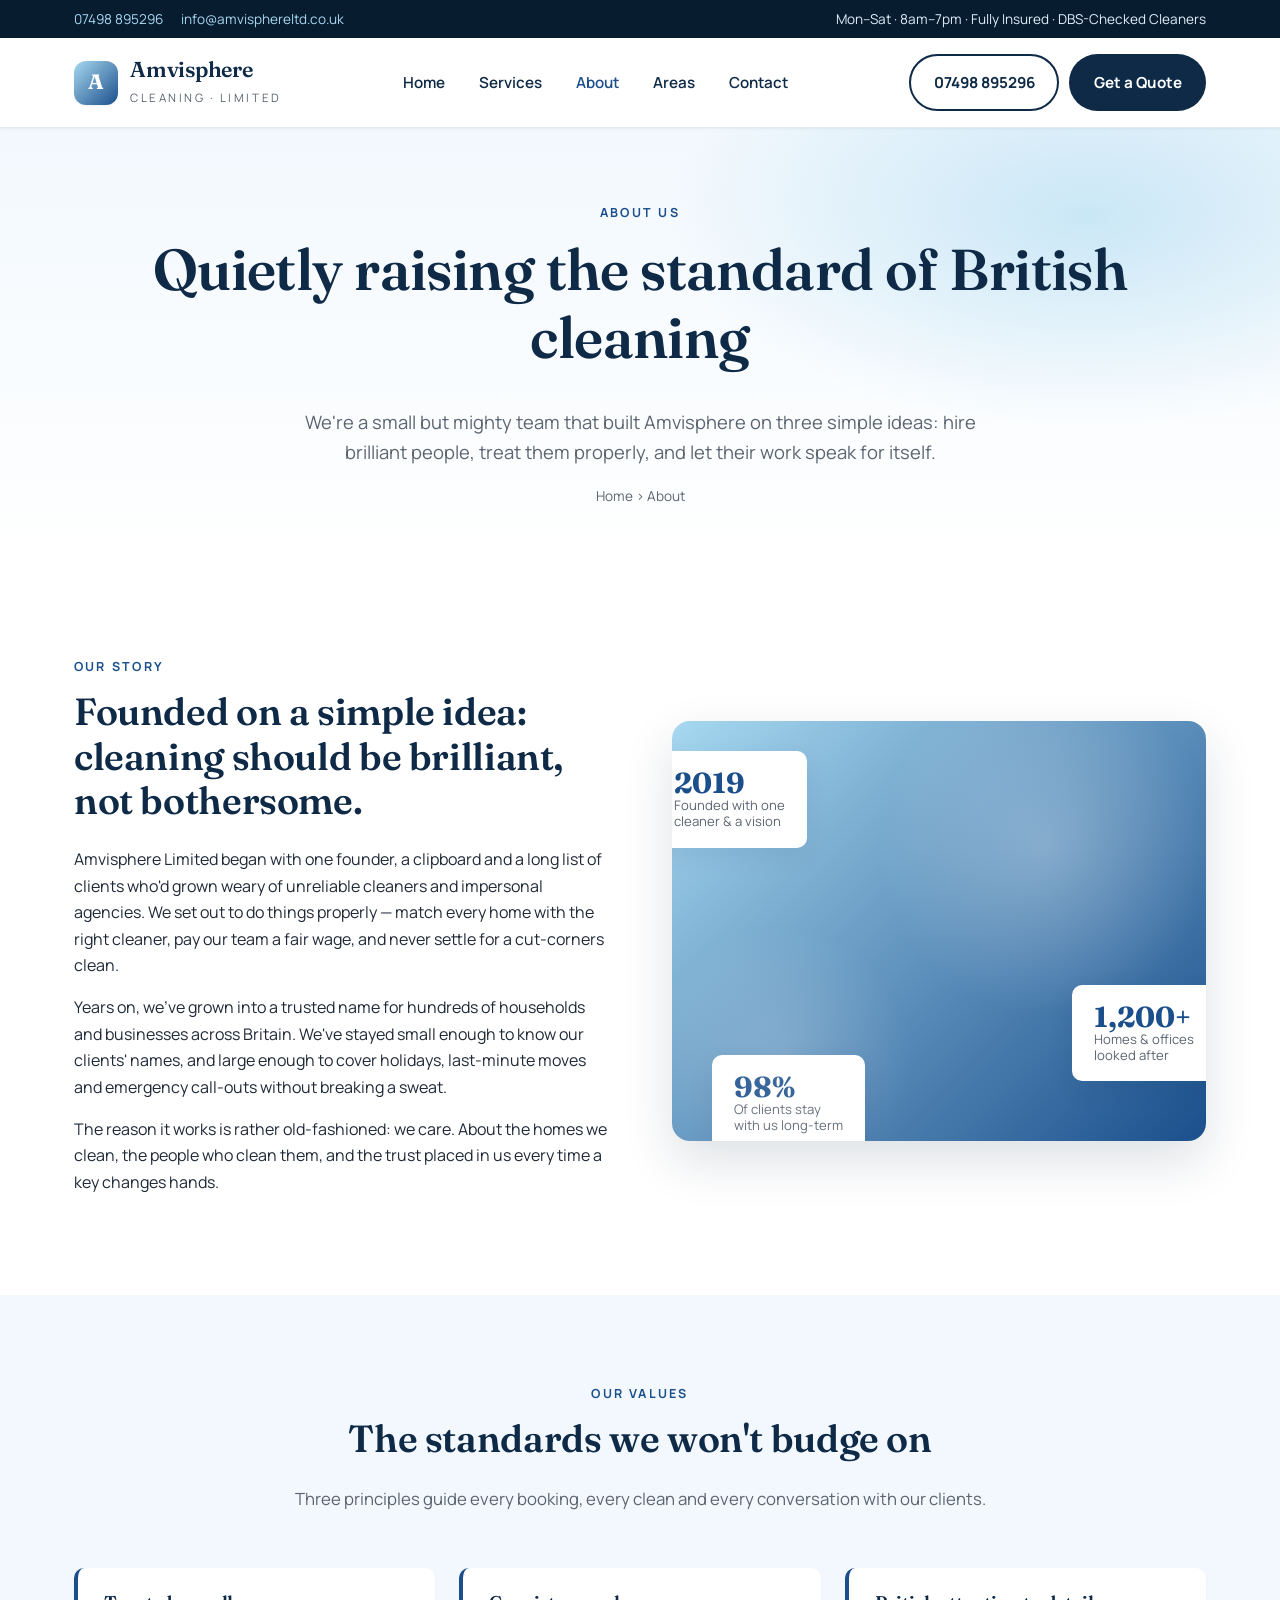
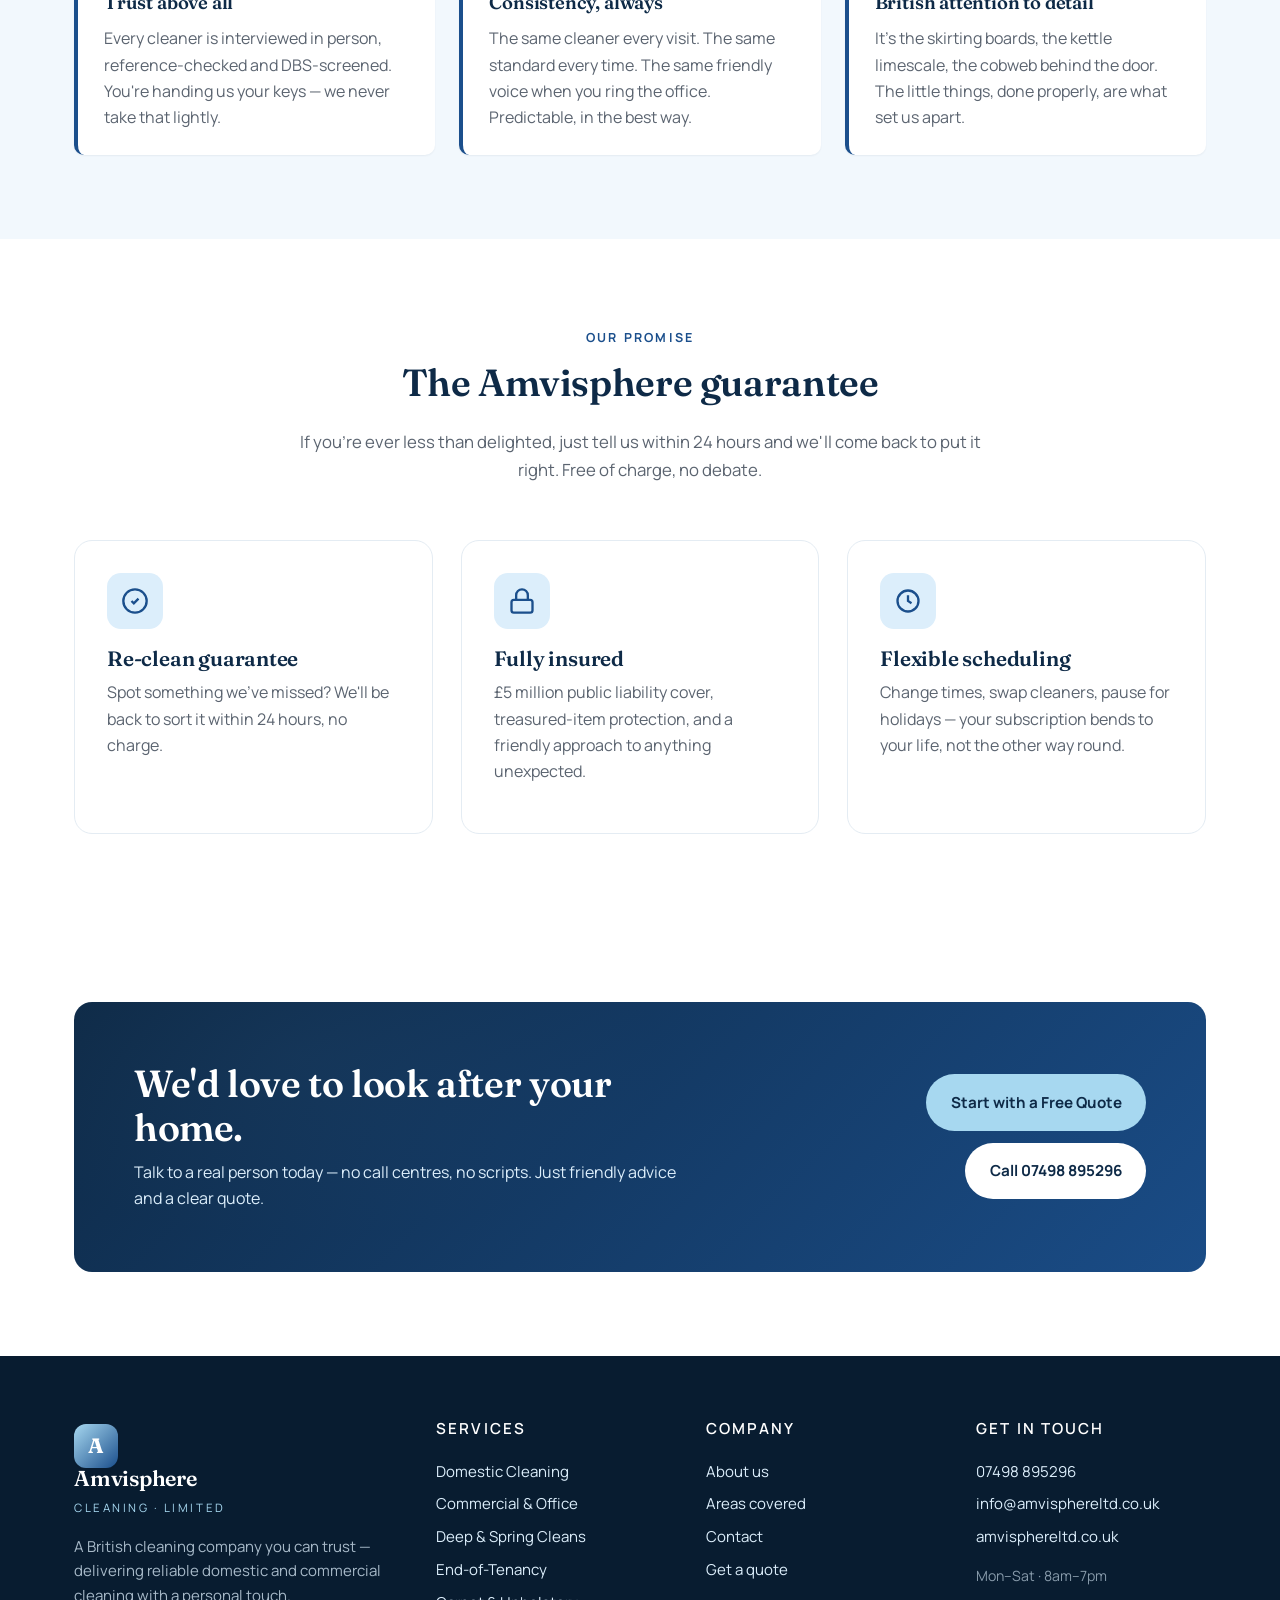
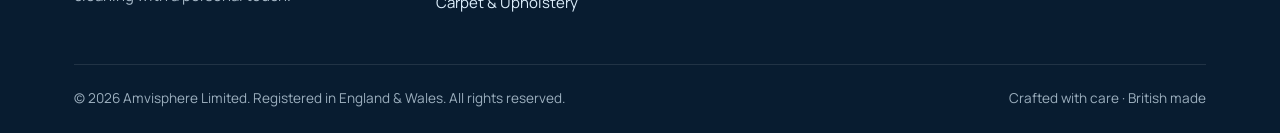
==== commit 47f82532: "Correct email address to info@amvisphereltd.co.uk Match the website domain spelling — adds the missi" ====
--- a/about.html
+++ b/about.html
@@ -18,7 +18,7 @@
     <div class="container">
       <div class="topbar-left">
         <span><a href="tel:+447498895296">07498 895296</a></span>
-        <span><a href="mailto:info@amvispherltd.co.uk">info@amvispherltd.co.uk</a></span>
+        <span><a href="mailto:info@amvisphereltd.co.uk">info@amvisphereltd.co.uk</a></span>
       </div>
       <div class="topbar-right">
         <span>Mon–Sat · 8am–7pm · Fully Insured · DBS-Checked Cleaners</span>
@@ -195,7 +195,7 @@
         <div>
           <h4>Get in touch</h4>
           <a href="tel:+447498895296">07498 895296</a>
-          <a href="mailto:info@amvispherltd.co.uk">info@amvispherltd.co.uk</a>
+          <a href="mailto:info@amvisphereltd.co.uk">info@amvisphereltd.co.uk</a>
           <a href="https://amvisphereltd.co.uk">amvisphereltd.co.uk</a>
           <p style="margin-top:10px; color:rgba(220,238,251,.6); font-size:.88rem;">Mon–Sat · 8am–7pm</p>
         </div>
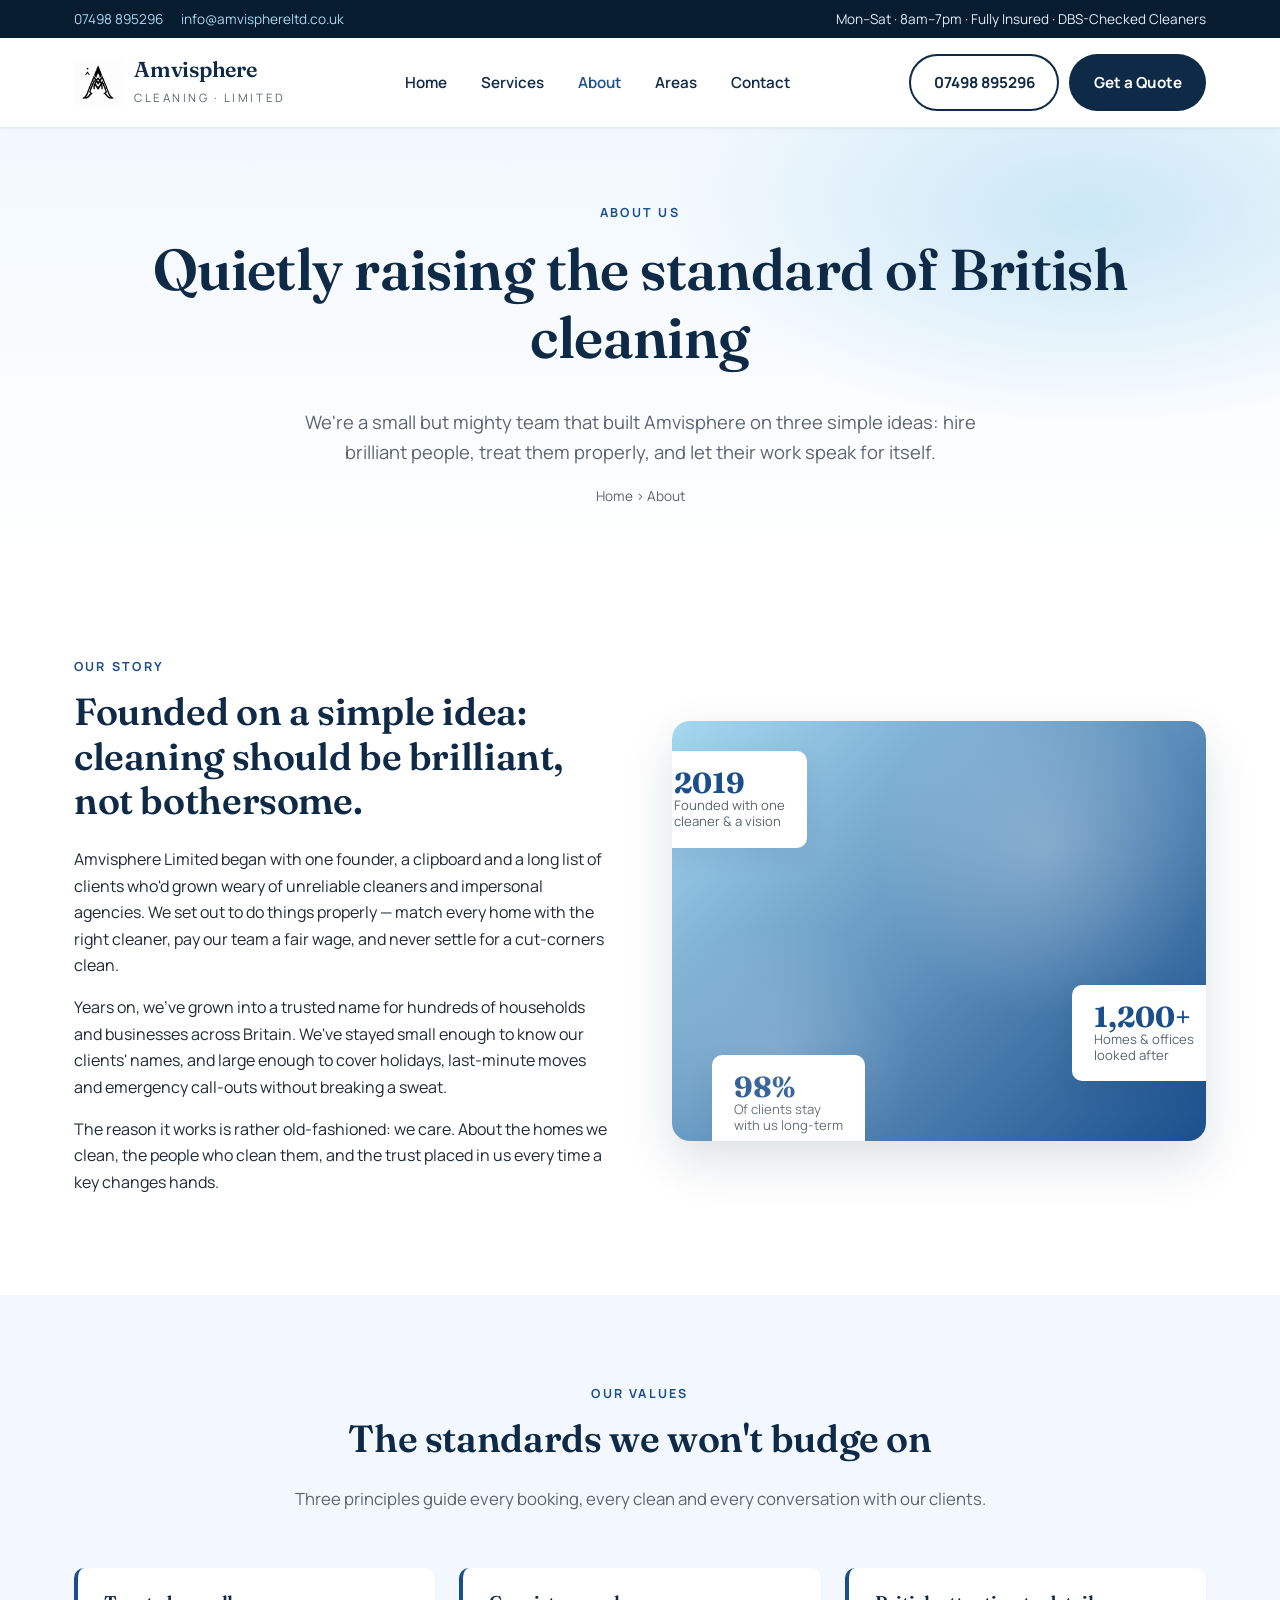
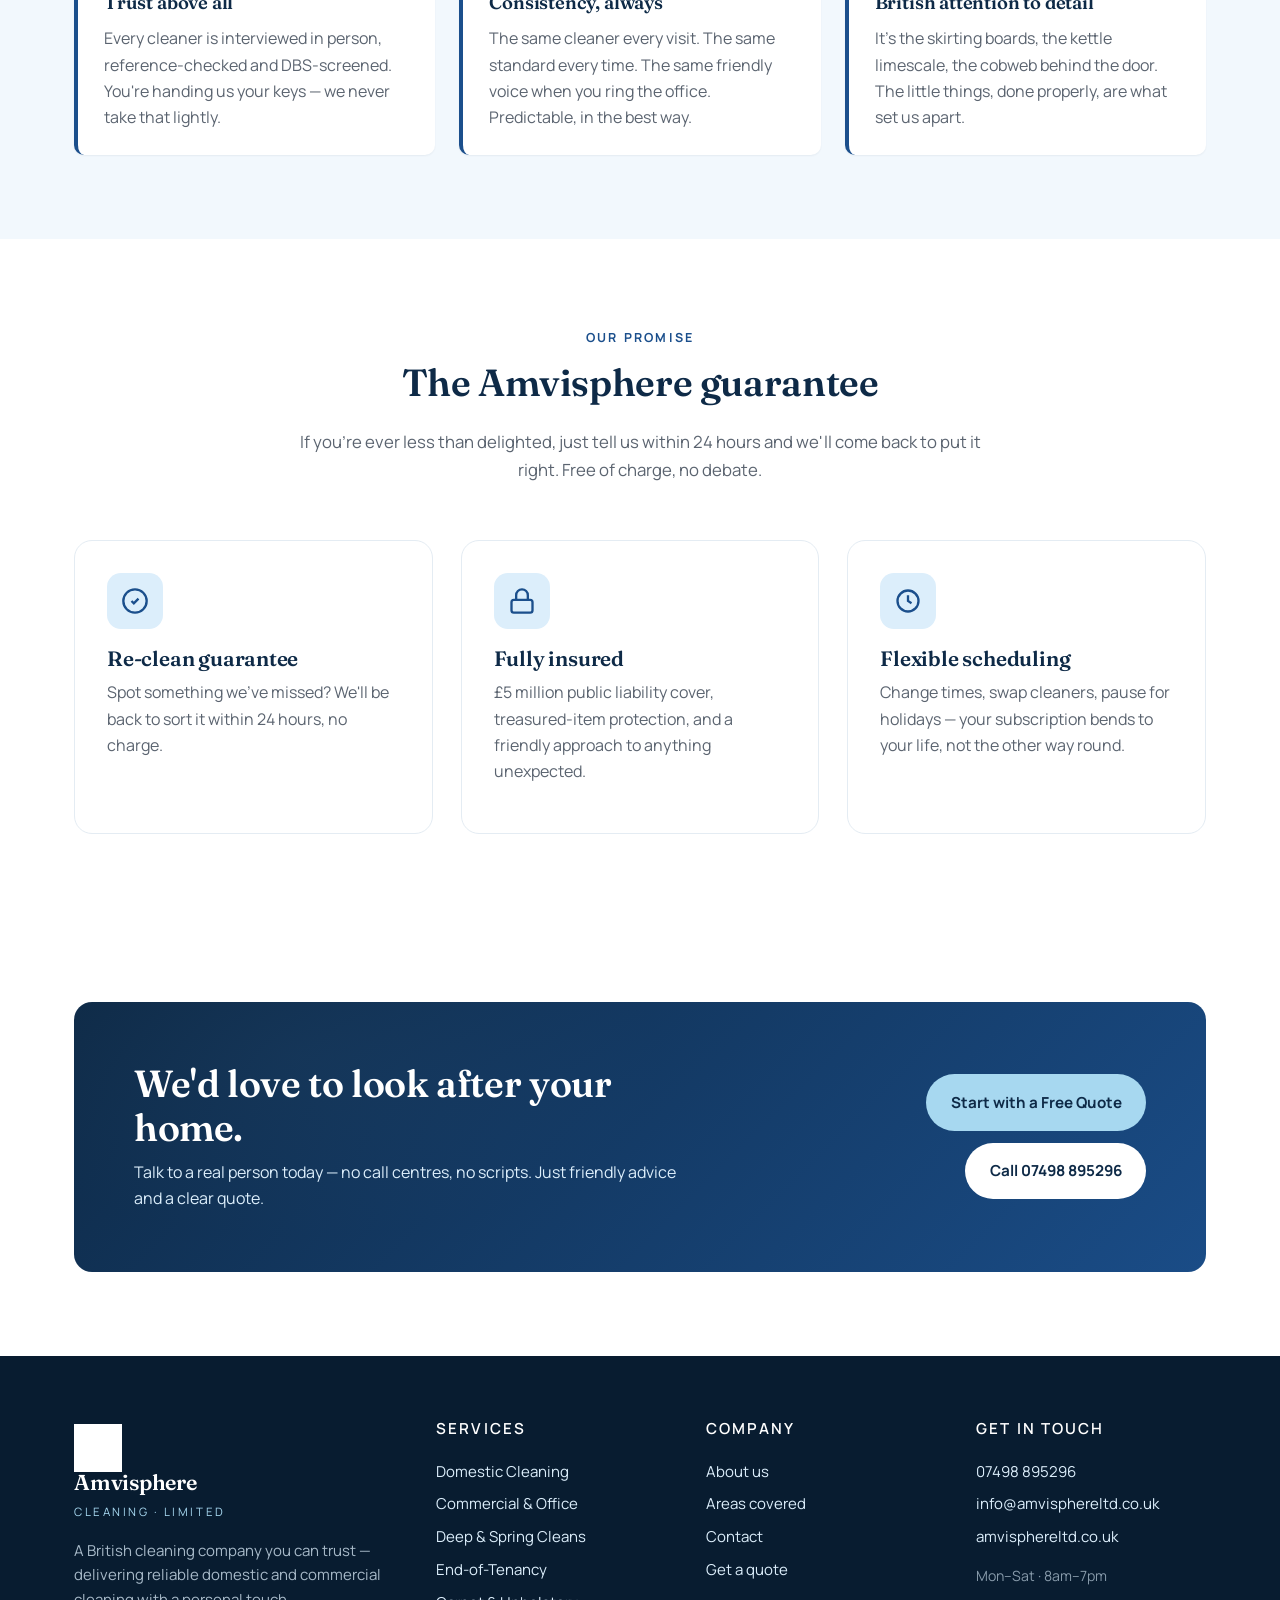
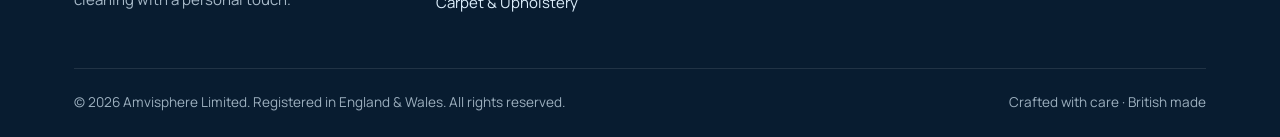
==== commit 43a0b113: "Add Amvisphere logo across header, footer and favicon Replace the placeholder 'A' tile with the new " ====
--- a/about.html
+++ b/about.html
@@ -10,7 +10,7 @@
   <link rel="preconnect" href="https://fonts.gstatic.com" crossorigin>
   <link href="https://fonts.googleapis.com/css2?family=Fraunces:opsz,wght@9..144,500;9..144,600;9..144,700&family=Manrope:wght@400;500;600;700;800&display=swap" rel="stylesheet">
   <link rel="stylesheet" href="assets/css/style.css" />
-  <link rel="icon" href="data:image/svg+xml,%3Csvg xmlns='http://www.w3.org/2000/svg' viewBox='0 0 64 64'%3E%3Crect width='64' height='64' rx='14' fill='%231B4F8C'/%3E%3Ctext x='32' y='42' text-anchor='middle' font-family='Georgia' font-size='30' fill='white' font-weight='700'%3EA%3C/text%3E%3C/svg%3E" />
+  <link rel="icon" type="image/png" href="assets/img/logo.png" />
 </head>
 <body>
 
@@ -29,7 +29,7 @@
   <header class="header">
     <div class="container">
       <a href="index.html" class="brand">
-        <span class="brand-mark">A</span>
+        <span class="brand-mark"><img src="assets/img/logo.png" alt="Amvisphere Limited logo" /></span>
         <span>
           <span class="brand-name">Amvisphere</span>
           <span class="brand-tag">Cleaning · Limited</span>
@@ -169,7 +169,7 @@
       <div class="footer-grid">
         <div class="footer-about">
           <a href="index.html" class="brand">
-            <span class="brand-mark">A</span>
+            <span class="brand-mark"><img src="assets/img/logo.png" alt="Amvisphere Limited logo" /></span>
             <span>
               <span class="brand-name">Amvisphere</span>
               <span class="brand-tag">Cleaning · Limited</span>
--- a/assets/css/style.css
+++ b/assets/css/style.css
@@ -169,15 +169,18 @@
 }
 .brand:hover { color: var(--navy); }
 .brand-mark {
-  width: 44px; height: 44px;
-  border-radius: 12px;
-  background: linear-gradient(135deg, var(--baby-blue) 0%, var(--blue) 100%);
+  width: 48px; height: 48px;
   display: grid; place-items: center;
-  color: var(--white);
-  font-family: var(--font-head);
-  font-weight: 700;
-  font-size: 1.3rem;
-  box-shadow: var(--shadow-sm);
+  flex: none;
+}
+.brand-mark img {
+  width: 100%; height: 100%;
+  object-fit: contain;
+  display: block;
+}
+.footer .brand-mark img,
+.cta-band .brand-mark img {
+  filter: brightness(0) invert(1);
 }
 .brand-name {
   font-family: var(--font-head);
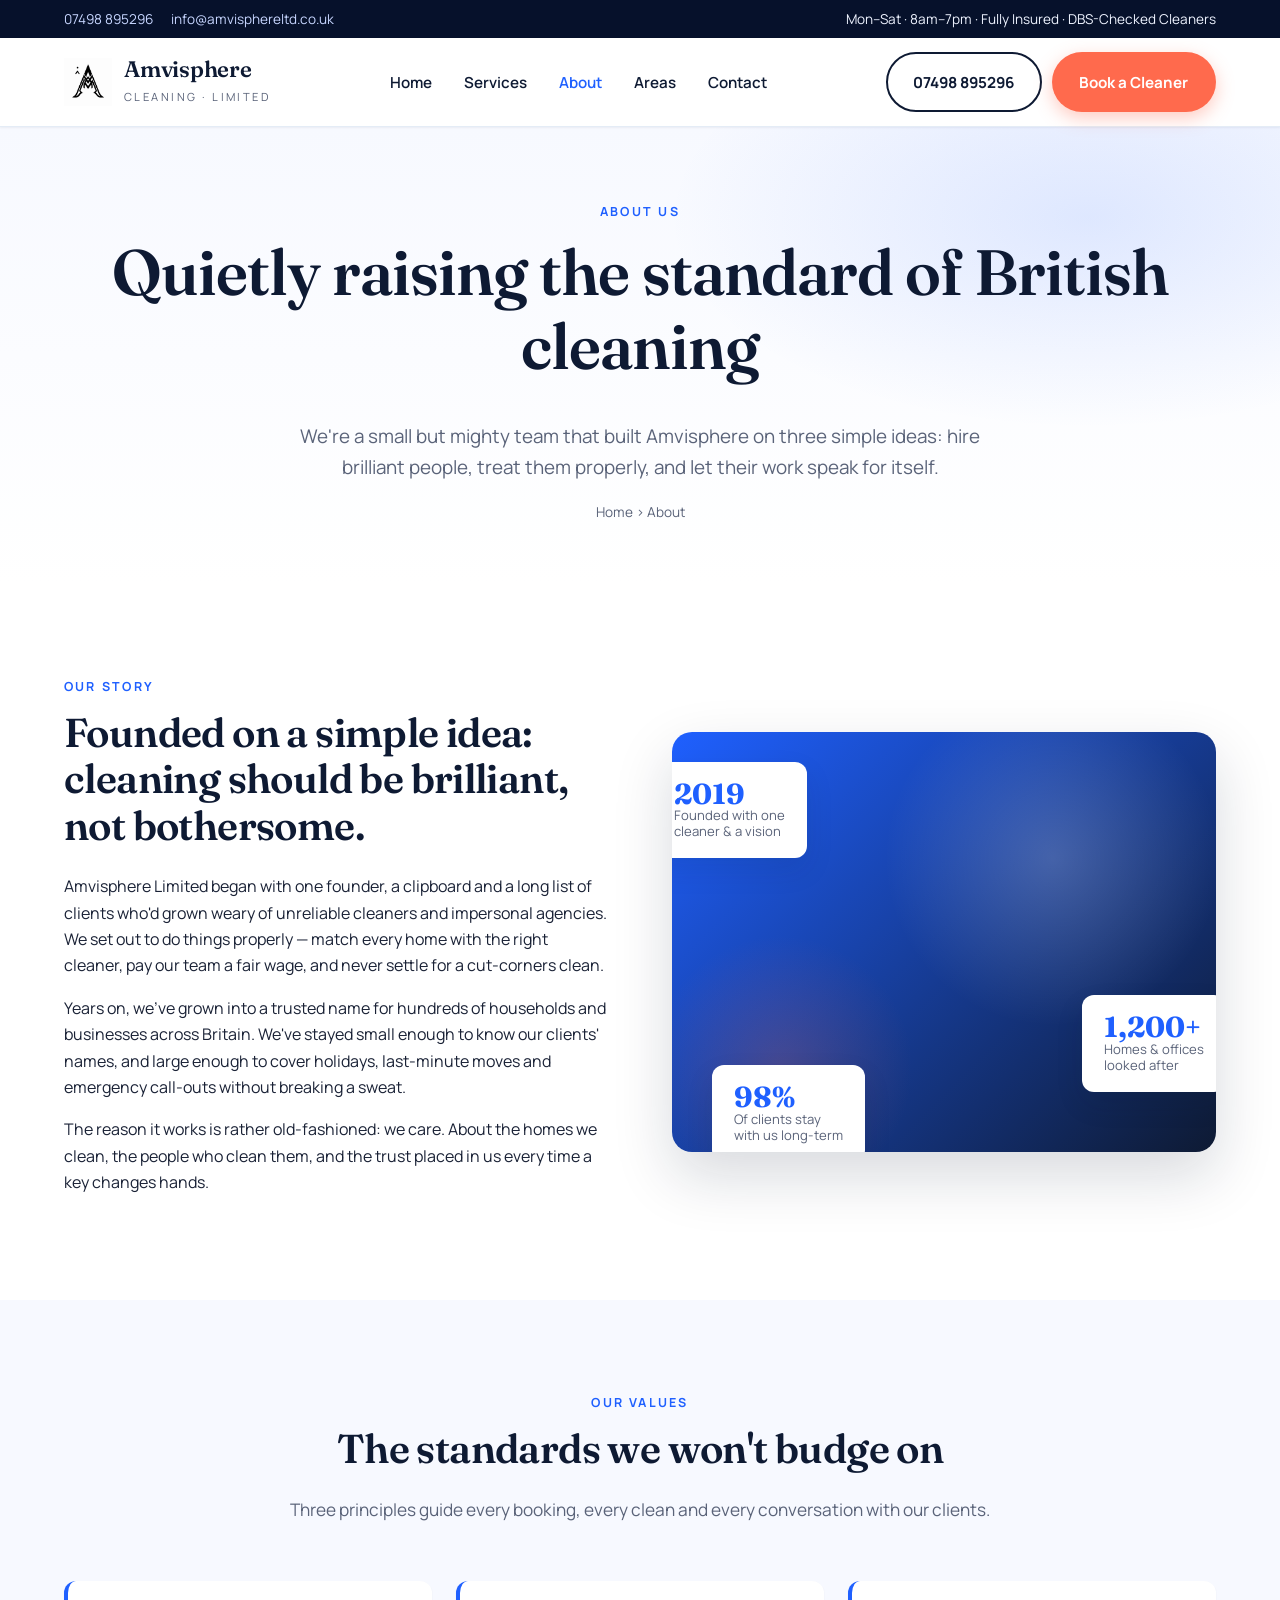
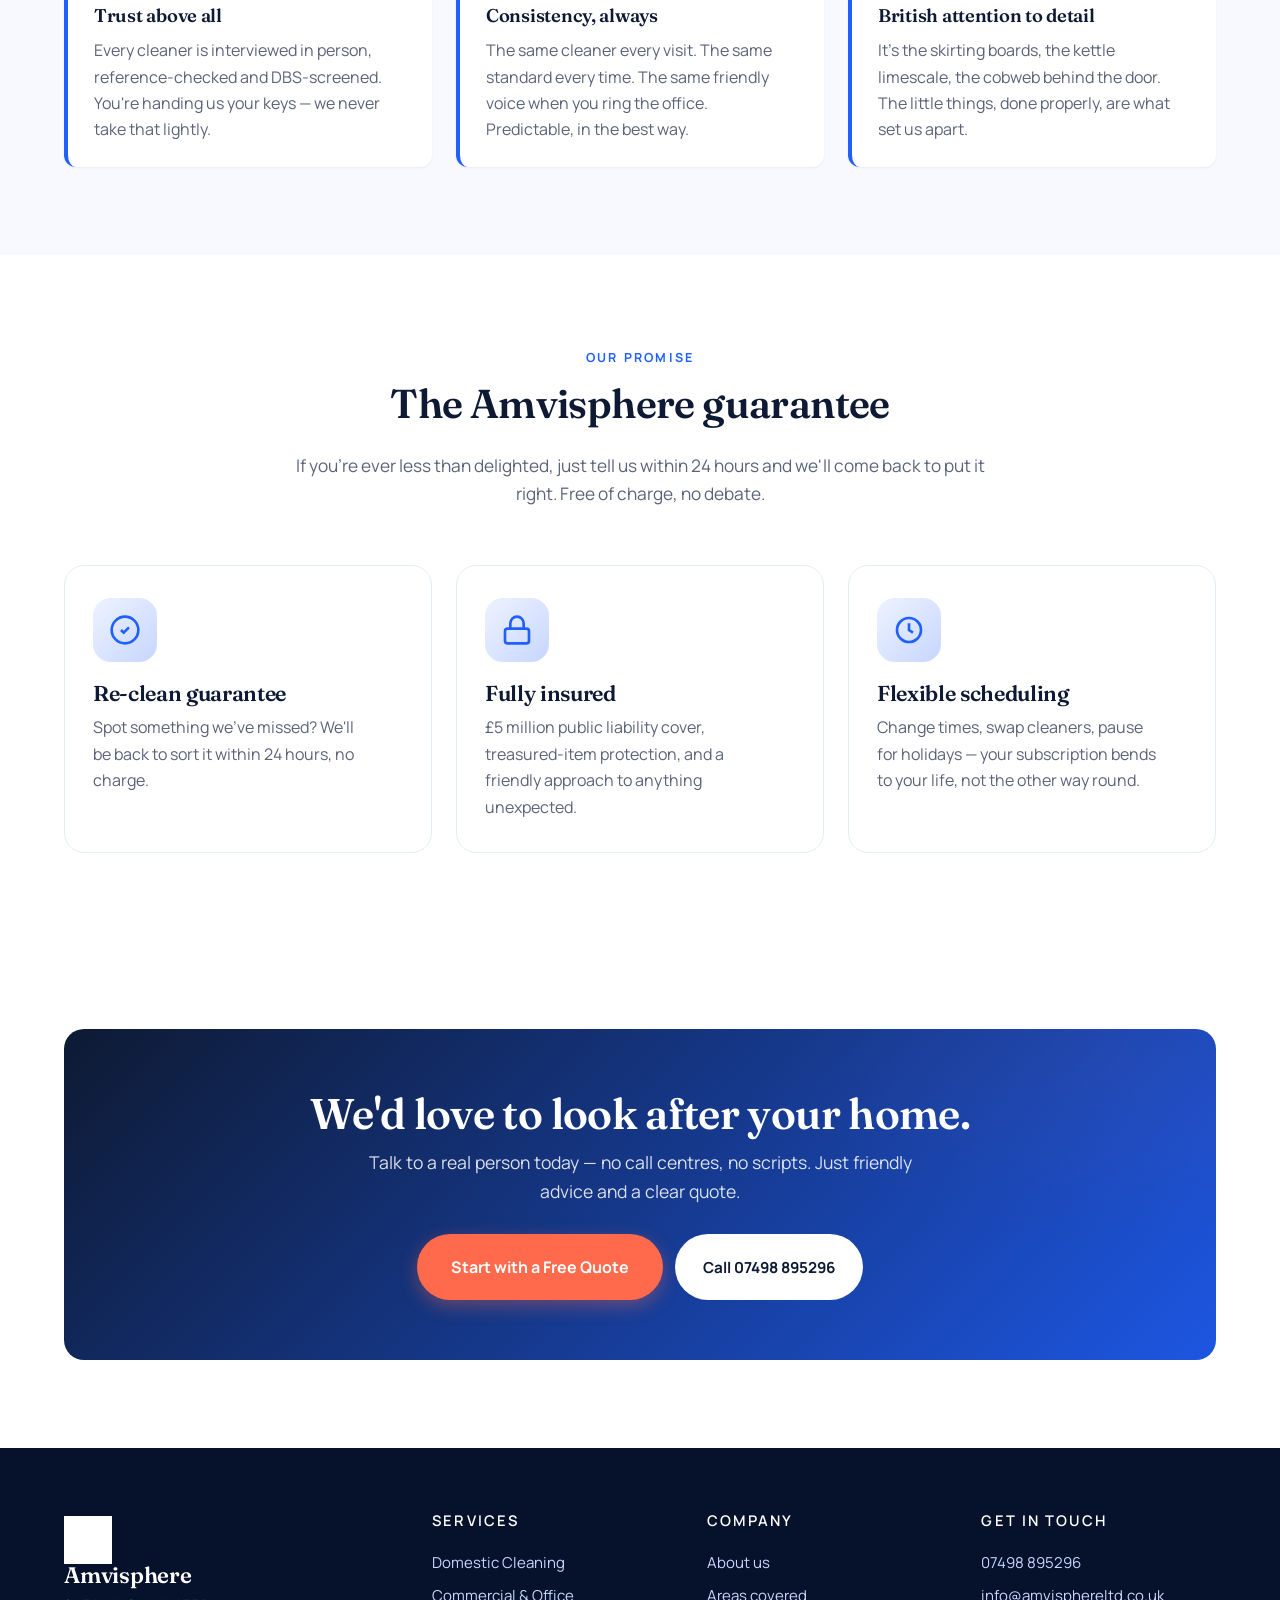
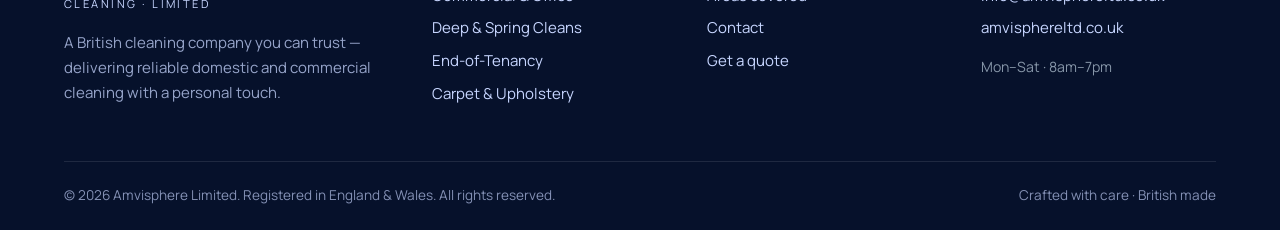
==== commit fb024272: "Redesign site in Housekeep-style marketplace architecture Restructure the home page around a postcod" ====
--- a/about.html
+++ b/about.html
@@ -44,7 +44,7 @@
       </nav>
       <div class="header-cta">
         <a class="btn btn-ghost" href="tel:+447498895296">07498 895296</a>
-        <a class="btn btn-primary" href="contact.html">Get a Quote</a>
+        <a class="btn btn-primary" href="contact.html">Book a Cleaner</a>
         <button class="nav-toggle" aria-label="Toggle navigation"><span></span><span></span><span></span></button>
       </div>
     </div>
@@ -124,21 +124,21 @@
       </div>
 
       <div class="services-grid">
-        <div class="service-card">
+        <div class="service-tile" style="cursor:default">
           <div class="service-icon">
             <svg viewBox="0 0 24 24" fill="none" stroke="currentColor" stroke-width="2"><path d="M9 12l2 2 4-4"/><circle cx="12" cy="12" r="10"/></svg>
           </div>
           <h3>Re-clean guarantee</h3>
           <p>Spot something we've missed? We'll be back to sort it within 24 hours, no charge.</p>
         </div>
-        <div class="service-card">
+        <div class="service-tile" style="cursor:default">
           <div class="service-icon">
             <svg viewBox="0 0 24 24" fill="none" stroke="currentColor" stroke-width="2"><rect x="3" y="11" width="18" height="11" rx="2"/><path d="M7 11V7a5 5 0 0 1 10 0v4"/></svg>
           </div>
           <h3>Fully insured</h3>
           <p>£5 million public liability cover, treasured-item protection, and a friendly approach to anything unexpected.</p>
         </div>
-        <div class="service-card">
+        <div class="service-tile" style="cursor:default">
           <div class="service-icon">
             <svg viewBox="0 0 24 24" fill="none" stroke="currentColor" stroke-width="2"><path d="M21 12a9 9 0 1 1-18 0 9 9 0 0 1 18 0z"/><path d="M12 7v5l3 2"/></svg>
           </div>
@@ -152,12 +152,10 @@
   <section>
     <div class="container">
       <div class="cta-band">
-        <div>
-          <h2>We'd love to look after your home.</h2>
-          <p>Talk to a real person today — no call centres, no scripts. Just friendly advice and a clear quote.</p>
-        </div>
-        <div class="ctas">
-          <a class="btn btn-secondary" href="contact.html">Start with a Free Quote</a>
+        <h2>We'd love to look after your home.</h2>
+        <p>Talk to a real person today — no call centres, no scripts. Just friendly advice and a clear quote.</p>
+        <div style="display:flex;gap:12px;justify-content:center;flex-wrap:wrap;">
+          <a class="btn btn-primary btn-lg" href="contact.html">Start with a Free Quote</a>
           <a class="btn btn-light" href="tel:+447498895296">Call 07498 895296</a>
         </div>
       </div>
--- a/assets/css/style.css
+++ b/assets/css/style.css
@@ -1,34 +1,42 @@
 /* ============================================================
    Amvisphere Limited — Site Stylesheet
-   Palette: baby blue, white, dark navy
+   Housekeep-inspired marketplace architecture with British editorial type
+   Palette: bright primary blue + coral CTA + navy + white
    ============================================================ */
 
 :root {
-  --baby-blue: #A7D8F0;
-  --baby-blue-soft: #DCEEFB;
-  --baby-blue-tint: #F2F8FD;
-  --navy: #0E2A47;
-  --navy-deep: #081C30;
-  --blue: #1B4F8C;
-  --blue-hover: #143E6E;
+  /* Primary blues */
+  --blue: #1F60FF;
+  --blue-hover: #1A4ED8;
+  --blue-soft: #EEF3FF;
+  --blue-tint: #F7F9FF;
+  --blue-mid: #C7D6FF;
+  /* Navy / ink */
+  --navy: #0E1A33;
+  --navy-deep: #06112B;
+  --ink: #1A2236;
+  --muted: #5A6379;
+  --line: #E4ECF6;
+  /* Accent / CTA — coral */
+  --coral: #FF6A4D;
+  --coral-hover: #E55A3A;
+  --coral-soft: #FFE9E3;
+  /* Other */
   --white: #FFFFFF;
-  --ink: #1F2937;
-  --muted: #5B6470;
-  --line: #E4ECF3;
-  --gold: #C9A227;
-  --shadow-sm: 0 1px 2px rgba(14, 42, 71, 0.06);
-  --shadow-md: 0 8px 24px rgba(14, 42, 71, 0.08);
-  --shadow-lg: 0 20px 50px rgba(14, 42, 71, 0.14);
+  --gold: #F5B400;
+  --shadow-sm: 0 1px 2px rgba(14, 26, 51, 0.06);
+  --shadow-md: 0 12px 28px rgba(14, 26, 51, 0.10);
+  --shadow-lg: 0 24px 60px rgba(14, 26, 51, 0.16);
   --radius-sm: 6px;
-  --radius-md: 10px;
-  --radius-lg: 18px;
-  --max-width: 1180px;
+  --radius-md: 12px;
+  --radius-lg: 20px;
+  --radius-pill: 999px;
+  --max-width: 1200px;
   --font-body: 'Manrope', system-ui, -apple-system, 'Segoe UI', Roboto, sans-serif;
   --font-head: 'Fraunces', Georgia, 'Times New Roman', serif;
 }
 
 * { box-sizing: border-box; }
-
 html { scroll-behavior: smooth; }
 
 body {
@@ -54,13 +62,13 @@
   font-family: var(--font-head);
   color: var(--navy);
   font-weight: 600;
-  letter-spacing: -0.01em;
+  letter-spacing: -0.015em;
   margin: 0 0 .6em;
-  line-height: 1.18;
-}
-h1 { font-size: clamp(2.1rem, 4vw + .5rem, 3.6rem); }
-h2 { font-size: clamp(1.6rem, 2.2vw + .6rem, 2.4rem); }
-h3 { font-size: 1.3rem; }
+  line-height: 1.15;
+}
+h1 { font-size: clamp(2.3rem, 4.5vw + .5rem, 4rem); }
+h2 { font-size: clamp(1.7rem, 2.4vw + .6rem, 2.6rem); }
+h3 { font-size: 1.35rem; }
 
 p { margin: 0 0 1em; color: var(--ink); }
 
@@ -81,9 +89,9 @@
 }
 
 .lead {
-  font-size: 1.15rem;
+  font-size: 1.18rem;
   color: var(--muted);
-  max-width: 65ch;
+  max-width: 60ch;
 }
 
 /* ---------- Buttons ---------- */
@@ -92,26 +100,29 @@
   align-items: center;
   justify-content: center;
   gap: .55rem;
-  padding: .85rem 1.4rem;
-  border-radius: 999px;
+  padding: .95rem 1.6rem;
+  border-radius: var(--radius-pill);
   font-weight: 700;
   font-size: .95rem;
   cursor: pointer;
   border: 2px solid transparent;
   transition: transform .15s ease, background .2s ease, color .2s ease, box-shadow .2s ease;
   white-space: nowrap;
+  font-family: var(--font-body);
 }
 .btn:hover { transform: translateY(-1px); }
 .btn-primary {
-  background: var(--navy);
+  background: var(--coral);
   color: var(--white);
-}
-.btn-primary:hover { background: var(--blue); color: var(--white); }
-.btn-secondary {
-  background: var(--baby-blue);
-  color: var(--navy);
-}
-.btn-secondary:hover { background: var(--baby-blue-soft); color: var(--navy); }
+  box-shadow: 0 6px 18px rgba(255, 106, 77, .35);
+}
+.btn-primary:hover { background: var(--coral-hover); color: var(--white); }
+.btn-blue {
+  background: var(--blue);
+  color: var(--white);
+  box-shadow: 0 6px 18px rgba(31, 96, 255, .28);
+}
+.btn-blue:hover { background: var(--blue-hover); color: var(--white); }
 .btn-ghost {
   background: transparent;
   color: var(--navy);
@@ -122,12 +133,13 @@
   background: var(--white);
   color: var(--navy);
 }
-.btn-light:hover { background: var(--baby-blue-soft); }
+.btn-light:hover { background: var(--blue-soft); }
+.btn-lg { padding: 1.1rem 2rem; font-size: 1rem; }
 
 /* ---------- Top Bar ---------- */
 .topbar {
   background: var(--navy-deep);
-  color: var(--baby-blue-soft);
+  color: var(--blue-soft);
   font-size: .85rem;
 }
 .topbar .container {
@@ -139,7 +151,7 @@
   gap: 16px;
   flex-wrap: wrap;
 }
-.topbar a { color: var(--baby-blue); }
+.topbar a { color: var(--blue-mid); }
 .topbar a:hover { color: var(--white); }
 .topbar-left, .topbar-right { display: flex; gap: 18px; align-items: center; flex-wrap: wrap; }
 .topbar svg { width: 14px; height: 14px; vertical-align: -2px; margin-right: 6px; }
@@ -157,8 +169,8 @@
   display: flex;
   justify-content: space-between;
   align-items: center;
-  padding-top: 16px;
-  padding-bottom: 16px;
+  padding-top: 14px;
+  padding-bottom: 14px;
   gap: 24px;
 }
 .brand {
@@ -184,7 +196,7 @@
 }
 .brand-name {
   font-family: var(--font-head);
-  font-size: 1.35rem;
+  font-size: 1.4rem;
   font-weight: 600;
   letter-spacing: -0.01em;
   line-height: 1;
@@ -192,17 +204,16 @@
 .brand-tag {
   display: block;
   font-family: var(--font-body);
-  font-size: .72rem;
+  font-size: .7rem;
   letter-spacing: .22em;
   text-transform: uppercase;
   color: var(--muted);
   margin-top: 4px;
 }
-
 .nav {
   display: flex;
   align-items: center;
-  gap: 6px;
+  gap: 4px;
 }
 .nav a {
   color: var(--navy);
@@ -211,7 +222,7 @@
   border-radius: 8px;
   font-size: .95rem;
 }
-.nav a:hover { background: var(--baby-blue-soft); color: var(--navy); }
+.nav a:hover { background: var(--blue-soft); color: var(--blue); }
 .nav a.active { color: var(--blue); }
 
 .header-cta { display: flex; gap: 10px; align-items: center; }
@@ -229,240 +240,140 @@
   width: 22px; height: 2px;
   background: var(--navy);
   margin: 5px 0;
-  transition: transform .2s ease;
-}
-
-/* ---------- Hero ---------- */
+}
+
+/* ============================================================
+   HERO — Housekeep-style postcode-first booking hero
+   ============================================================ */
 .hero {
   position: relative;
+  background: var(--navy);
+  color: var(--white);
+  overflow: hidden;
+  min-height: 620px;
+  display: flex;
+  align-items: center;
+  padding: 90px 0 120px;
+}
+.hero::before {
+  content: "";
+  position: absolute;
+  inset: 0;
+  background-image:
+    linear-gradient(120deg, rgba(14, 26, 51, .94) 0%, rgba(14, 26, 51, .72) 55%, rgba(14, 26, 51, .35) 100%),
+    url('https://images.unsplash.com/photo-1581578731548-c64695cc6952?auto=format&fit=crop&w=1600&q=80');
+  background-size: cover;
+  background-position: center right;
+  z-index: 0;
+}
+.hero::after {
+  content: "";
+  position: absolute;
+  inset: 0;
   background:
-    radial-gradient(900px 500px at 90% -10%, rgba(167, 216, 240, .55), transparent 60%),
-    linear-gradient(180deg, var(--baby-blue-tint) 0%, var(--white) 100%);
-  padding: 80px 0 90px;
-  overflow: hidden;
-}
-.hero-grid {
-  display: grid;
-  grid-template-columns: 1.1fr .9fr;
-  gap: 60px;
-  align-items: center;
-}
-.hero h1 span { color: var(--blue); }
-.hero p.lead { margin-bottom: 1.8rem; }
-.hero-ctas { display: flex; gap: 12px; flex-wrap: wrap; }
-
-.hero-badges {
+    radial-gradient(800px 500px at 0% 100%, rgba(31, 96, 255, .25), transparent 60%),
+    radial-gradient(600px 400px at 100% 0%, rgba(255, 106, 77, .12), transparent 60%);
+  z-index: 0;
+}
+.hero .container { position: relative; z-index: 1; max-width: 980px; }
+.hero h1 {
+  color: var(--white);
+  font-size: clamp(2.4rem, 4.5vw + .5rem, 4.2rem);
+  line-height: 1.08;
+  letter-spacing: -0.02em;
+  margin-bottom: 1rem;
+  text-shadow: 0 2px 24px rgba(0,0,0,.18);
+}
+.hero h1 em {
+  font-style: italic;
+  color: var(--blue-mid);
+  font-weight: 500;
+}
+.hero p.hero-sub {
+  color: rgba(255,255,255,.85);
+  font-size: 1.22rem;
+  max-width: 56ch;
+  margin: 0 auto 2.2rem;
+}
+.hero-center { text-align: center; }
+
+/* Postcode bar */
+.postcode-bar {
+  background: var(--white);
+  border-radius: var(--radius-pill);
+  padding: 8px;
+  display: flex;
+  gap: 8px;
+  align-items: stretch;
+  max-width: 560px;
+  margin: 0 auto;
+  box-shadow: var(--shadow-lg);
+}
+.postcode-bar .field {
+  flex: 1;
+  display: flex;
+  align-items: center;
+  gap: 10px;
+  padding: 0 20px;
+}
+.postcode-bar .field svg {
+  width: 20px; height: 20px; color: var(--blue);
+  flex: none;
+}
+.postcode-bar input {
+  flex: 1;
+  border: none;
+  outline: none;
+  font: inherit;
+  font-size: 1rem;
+  font-weight: 600;
+  color: var(--ink);
+  background: transparent;
+  letter-spacing: .04em;
+  text-transform: uppercase;
+  padding: 14px 0;
+}
+.postcode-bar input::placeholder { color: var(--muted); font-weight: 500; letter-spacing: normal; text-transform: none; }
+.postcode-bar .btn {
+  padding: .9rem 1.6rem;
+  font-size: .95rem;
+}
+
+.hero-trust {
   display: flex;
   gap: 28px;
+  justify-content: center;
   margin-top: 36px;
   flex-wrap: wrap;
-}
-.hero-badge {
-  display: flex; align-items: center; gap: 10px;
-  color: var(--navy);
+  color: rgba(255,255,255,.92);
+  font-size: .92rem;
   font-weight: 600;
-  font-size: .92rem;
-}
-.hero-badge .dot {
-  width: 10px; height: 10px; border-radius: 50%;
-  background: var(--blue);
-  box-shadow: 0 0 0 4px var(--baby-blue-soft);
-}
-
-.hero-card {
-  background: var(--white);
-  border-radius: var(--radius-lg);
-  padding: 32px;
-  box-shadow: var(--shadow-lg);
-  position: relative;
-  border: 1px solid var(--line);
-}
-.hero-card::before {
-  content: "";
-  position: absolute;
-  inset: -20px -20px auto auto;
-  width: 120px; height: 120px;
-  background: var(--baby-blue);
-  border-radius: 50%;
-  z-index: -1;
-  opacity: .6;
-}
-.hero-card h3 {
-  margin-bottom: .8rem;
-}
-.quote-form .field {
-  display: block;
-  margin-bottom: 14px;
-}
-.quote-form label {
-  display: block;
-  font-size: .82rem;
-  font-weight: 700;
-  color: var(--navy);
-  margin-bottom: 6px;
-  letter-spacing: .04em;
-}
-.quote-form input,
-.quote-form select,
-.quote-form textarea {
-  width: 100%;
-  padding: 12px 14px;
-  border: 1.5px solid var(--line);
-  border-radius: var(--radius-md);
-  font: inherit;
-  color: var(--ink);
-  background: var(--baby-blue-tint);
-  transition: border-color .15s ease, background .15s ease;
-}
-.quote-form input:focus,
-.quote-form select:focus,
-.quote-form textarea:focus {
-  outline: none;
-  border-color: var(--blue);
-  background: var(--white);
-}
-.quote-form .btn { width: 100%; margin-top: 6px; }
+}
+.hero-trust span {
+  display: inline-flex;
+  align-items: center;
+  gap: 8px;
+}
+.hero-trust .star { color: var(--gold); }
+.hero-trust .dot {
+  width: 6px; height: 6px; border-radius: 50%;
+  background: rgba(255,255,255,.4);
+  display: inline-block;
+  margin-right: 4px;
+}
 
 /* ---------- Sections ---------- */
-section { padding: 84px 0; }
-section.tight { padding: 56px 0; }
+section { padding: 88px 0; }
+section.tight { padding: 60px 0; }
 
 .section-head {
   text-align: center;
   max-width: 720px;
   margin: 0 auto 56px;
 }
-.section-head p { color: var(--muted); font-size: 1.05rem; }
-
-/* ---------- Trust Strip ---------- */
-.trust {
-  background: var(--white);
-  border-top: 1px solid var(--line);
-  border-bottom: 1px solid var(--line);
-  padding: 28px 0;
-}
-.trust-row {
-  display: grid;
-  grid-template-columns: repeat(4, 1fr);
-  gap: 20px;
-  align-items: center;
-  text-align: center;
-}
-.trust-item {
-  font-family: var(--font-head);
-  color: var(--navy);
-  font-size: 1.05rem;
-}
-.trust-item strong {
-  display: block;
-  font-size: 1.7rem;
-  color: var(--blue);
-  font-weight: 700;
-}
-
-/* ---------- Service Cards ---------- */
-.services-grid {
-  display: grid;
-  grid-template-columns: repeat(3, 1fr);
-  gap: 28px;
-}
-.service-card {
-  background: var(--white);
-  border: 1px solid var(--line);
-  border-radius: var(--radius-lg);
-  padding: 32px;
-  transition: transform .2s ease, box-shadow .2s ease, border-color .2s ease;
-  position: relative;
-  overflow: hidden;
-}
-.service-card:hover {
-  transform: translateY(-4px);
-  box-shadow: var(--shadow-md);
-  border-color: var(--baby-blue);
-}
-.service-icon {
-  width: 56px; height: 56px;
-  border-radius: 14px;
-  background: var(--baby-blue-soft);
-  color: var(--blue);
-  display: grid; place-items: center;
-  margin-bottom: 18px;
-}
-.service-icon svg { width: 28px; height: 28px; }
-.service-card h3 { margin-bottom: .5rem; }
-.service-card p { color: var(--muted); margin-bottom: 1rem; }
-.service-card .link {
-  color: var(--blue);
-  font-weight: 700;
-  font-size: .9rem;
-}
-
-/* ---------- Why Us / Split ---------- */
-.split {
-  display: grid;
-  grid-template-columns: 1fr 1fr;
-  gap: 64px;
-  align-items: center;
-}
-.split-visual {
-  background: linear-gradient(135deg, var(--baby-blue) 0%, var(--blue) 100%);
-  border-radius: var(--radius-lg);
-  min-height: 420px;
-  position: relative;
-  overflow: hidden;
-  box-shadow: var(--shadow-lg);
-}
-.split-visual::after {
-  content: "";
-  position: absolute;
-  inset: 0;
-  background:
-    radial-gradient(280px 280px at 70% 30%, rgba(255,255,255,.25), transparent 60%),
-    radial-gradient(220px 220px at 20% 80%, rgba(255,255,255,.18), transparent 60%);
-}
-.split-visual .stat-card {
-  position: absolute;
-  background: var(--white);
-  border-radius: var(--radius-md);
-  padding: 18px 22px;
-  box-shadow: var(--shadow-md);
-  display: flex;
-  align-items: center;
-  gap: 14px;
-}
-.split-visual .stat-card .num {
-  font-family: var(--font-head);
-  font-size: 1.8rem;
-  color: var(--blue);
-  font-weight: 700;
-  line-height: 1;
-}
-.split-visual .stat-card .lbl {
-  font-size: .82rem; color: var(--muted); line-height: 1.2;
-}
-.split-visual .stat-card.s1 { top: 30px; left: -20px; }
-.split-visual .stat-card.s2 { bottom: 60px; right: -10px; }
-.split-visual .stat-card.s3 { bottom: -10px; left: 40px; }
-
-.feature-list { list-style: none; padding: 0; margin: 1.4rem 0 0; }
-.feature-list li {
-  display: flex;
-  align-items: flex-start;
-  gap: 14px;
-  padding: 12px 0;
-  border-bottom: 1px dashed var(--line);
-}
-.feature-list li:last-child { border-bottom: none; }
-.feature-list .tick {
-  flex: none;
-  width: 26px; height: 26px; border-radius: 50%;
-  background: var(--baby-blue-soft);
-  color: var(--blue);
-  display: grid; place-items: center;
-  margin-top: 3px;
-}
-.feature-list h4 { margin: 0 0 4px; font-family: var(--font-body); font-size: 1.02rem; color: var(--navy); }
-.feature-list p { margin: 0; color: var(--muted); font-size: .94rem; }
+.section-head p { color: var(--muted); font-size: 1.08rem; }
+
+.section-soft { background: var(--blue-tint); }
 
 /* ---------- How it works ---------- */
 .steps {
@@ -478,53 +389,173 @@
   padding: 36px 28px;
   text-align: center;
   position: relative;
-}
-.step-num {
-  width: 52px; height: 52px;
-  border-radius: 50%;
-  background: var(--navy);
-  color: var(--white);
+  transition: transform .2s ease, box-shadow .2s ease;
+}
+.step:hover { transform: translateY(-3px); box-shadow: var(--shadow-md); }
+.step-icon {
+  width: 64px; height: 64px;
+  border-radius: 20px;
+  background: var(--blue-soft);
+  color: var(--blue);
   display: grid; place-items: center;
   margin: 0 auto 18px;
+}
+.step-icon svg { width: 32px; height: 32px; }
+.step-num {
+  position: absolute;
+  top: 18px; right: 18px;
   font-family: var(--font-head);
-  font-size: 1.3rem;
+  font-size: 2.4rem;
   font-weight: 700;
+  color: var(--blue-soft);
+  line-height: 1;
 }
 .step h3 { margin-bottom: .4rem; }
 .step p { color: var(--muted); margin: 0; }
 
-/* ---------- Testimonials ---------- */
-.section-soft { background: var(--baby-blue-tint); }
-.testimonials {
+/* ---------- Service Tiles (Housekeep-style) ---------- */
+.services-grid {
   display: grid;
   grid-template-columns: repeat(3, 1fr);
   gap: 24px;
 }
+.service-tile {
+  background: var(--white);
+  border: 1px solid var(--line);
+  border-radius: var(--radius-lg);
+  padding: 32px 28px;
+  transition: transform .2s ease, box-shadow .2s ease, border-color .2s ease;
+  position: relative;
+  overflow: hidden;
+  display: block;
+  color: var(--ink);
+}
+.service-tile:hover {
+  transform: translateY(-4px);
+  box-shadow: var(--shadow-md);
+  border-color: var(--blue-mid);
+  color: var(--ink);
+}
+.service-tile::after {
+  content: "→";
+  position: absolute;
+  bottom: 28px; right: 28px;
+  color: var(--blue);
+  font-size: 1.4rem;
+  font-weight: 700;
+  transition: transform .2s ease;
+}
+.service-tile:hover::after { transform: translateX(4px); }
+div.service-tile::after { content: none; }
+.service-icon {
+  width: 64px; height: 64px;
+  border-radius: 18px;
+  background: linear-gradient(135deg, var(--blue-soft) 0%, var(--blue-mid) 100%);
+  color: var(--blue);
+  display: grid; place-items: center;
+  margin-bottom: 20px;
+}
+.service-icon svg { width: 32px; height: 32px; }
+.service-tile h3 { margin-bottom: .5rem; }
+.service-tile p { color: var(--muted); margin-bottom: 0; padding-right: 30px; }
+
+/* ---------- Why Us / Trust Grid ---------- */
+.trust-grid {
+  display: grid;
+  grid-template-columns: repeat(4, 1fr);
+  gap: 24px;
+}
+.trust-card {
+  background: var(--white);
+  border-radius: var(--radius-lg);
+  padding: 32px 26px;
+  text-align: left;
+  border: 1px solid var(--line);
+  transition: border-color .2s ease, transform .2s ease;
+}
+.trust-card:hover { border-color: var(--blue-mid); transform: translateY(-3px); }
+.trust-card .icon {
+  width: 52px; height: 52px;
+  border-radius: 14px;
+  background: var(--coral-soft);
+  color: var(--coral);
+  display: grid; place-items: center;
+  margin-bottom: 16px;
+}
+.trust-card .icon svg { width: 26px; height: 26px; }
+.trust-card:nth-child(2) .icon { background: var(--blue-soft); color: var(--blue); }
+.trust-card:nth-child(3) .icon { background: #E8F8EF; color: #1AA463; }
+.trust-card:nth-child(4) .icon { background: #FFF6DD; color: #C68900; }
+.trust-card h3 { font-family: var(--font-body); font-size: 1.05rem; margin-bottom: 6px; color: var(--navy); }
+.trust-card p { margin: 0; color: var(--muted); font-size: .95rem; }
+
+/* ---------- Stat strip ---------- */
+.stats {
+  background: var(--white);
+  border-top: 1px solid var(--line);
+  border-bottom: 1px solid var(--line);
+  padding: 28px 0;
+}
+.stat-row {
+  display: grid;
+  grid-template-columns: repeat(4, 1fr);
+  gap: 20px;
+  align-items: center;
+  text-align: center;
+}
+.stat-item {
+  font-family: var(--font-body);
+  color: var(--navy);
+  font-size: 1rem;
+  font-weight: 600;
+}
+.stat-item strong {
+  display: block;
+  font-family: var(--font-head);
+  font-size: 1.9rem;
+  color: var(--blue);
+  font-weight: 700;
+}
+
+/* ---------- Testimonials ---------- */
+.testimonials {
+  display: grid;
+  grid-template-columns: repeat(3, 1fr);
+  gap: 24px;
+}
 .testimonial {
   background: var(--white);
   border-radius: var(--radius-lg);
-  padding: 28px;
+  padding: 32px;
   box-shadow: var(--shadow-sm);
   border: 1px solid var(--line);
-}
-.stars { color: var(--gold); margin-bottom: 12px; letter-spacing: 3px; font-size: 1.05rem; }
-.testimonial p { font-style: italic; color: var(--ink); }
+  display: flex;
+  flex-direction: column;
+}
+.stars { color: var(--gold); margin-bottom: 14px; letter-spacing: 3px; font-size: 1.1rem; }
+.testimonial p {
+  font-family: var(--font-head);
+  font-size: 1.1rem;
+  color: var(--navy);
+  line-height: 1.5;
+  flex: 1;
+}
 .testimonial .who {
   display: flex; align-items: center; gap: 12px;
-  margin-top: 18px;
+  margin-top: 20px;
   border-top: 1px solid var(--line);
   padding-top: 16px;
 }
 .testimonial .avatar {
   width: 44px; height: 44px; border-radius: 50%;
-  background: linear-gradient(135deg, var(--baby-blue), var(--blue));
+  background: linear-gradient(135deg, var(--blue) 0%, var(--navy) 100%);
   color: var(--white);
   display: grid; place-items: center;
   font-weight: 700;
 }
 .testimonial .who small { color: var(--muted); }
 
-/* ---------- Areas ---------- */
+/* ---------- Areas chips ---------- */
 .areas-grid {
   display: grid;
   grid-template-columns: repeat(4, 1fr);
@@ -532,9 +563,9 @@
 }
 .area-chip {
   background: var(--white);
-  border: 1px solid var(--line);
-  border-radius: 999px;
-  padding: 10px 16px;
+  border: 1.5px solid var(--line);
+  border-radius: var(--radius-pill);
+  padding: 12px 18px;
   text-align: center;
   font-weight: 600;
   color: var(--navy);
@@ -542,34 +573,33 @@
   transition: all .2s ease;
 }
 .area-chip:hover {
-  background: var(--baby-blue-soft);
-  border-color: var(--baby-blue);
+  background: var(--blue-soft);
+  border-color: var(--blue);
+  color: var(--blue);
 }
 
 /* ---------- CTA Band ---------- */
 .cta-band {
   background:
-    linear-gradient(135deg, rgba(14,42,71,.92) 0%, rgba(27,79,140,.92) 100%),
-    radial-gradient(600px 300px at 20% 20%, rgba(167,216,240,.35), transparent 60%);
+    linear-gradient(135deg, rgba(14,26,51,.94) 0%, rgba(31,96,255,.86) 100%),
+    radial-gradient(600px 300px at 90% 10%, rgba(255,106,77,.35), transparent 60%);
   background-color: var(--navy);
   color: var(--white);
   border-radius: var(--radius-lg);
   padding: 60px;
-  display: grid;
-  grid-template-columns: 1.4fr 1fr;
-  gap: 40px;
-  align-items: center;
-}
-.cta-band h2 { color: var(--white); margin-bottom: 8px; }
-.cta-band p { color: var(--baby-blue-soft); margin: 0; }
-.cta-band .ctas { display: flex; gap: 12px; justify-content: flex-end; flex-wrap: wrap; }
+  text-align: center;
+  position: relative;
+  overflow: hidden;
+}
+.cta-band h2 { color: var(--white); margin-bottom: 10px; font-size: clamp(1.8rem, 2.6vw + .6rem, 2.8rem); }
+.cta-band p { color: rgba(255,255,255,.85); margin: 0 auto 28px; max-width: 50ch; font-size: 1.1rem; }
+.cta-band .postcode-bar { max-width: 520px; margin: 0 auto; }
 
 /* ---------- Footer ---------- */
 .footer {
   background: var(--navy-deep);
-  color: var(--baby-blue-soft);
+  color: var(--blue-soft);
   padding: 64px 0 24px;
-  margin-top: 0;
 }
 .footer-grid {
   display: grid;
@@ -580,16 +610,16 @@
 .footer h4 {
   color: var(--white);
   font-family: var(--font-body);
-  font-size: .95rem;
+  font-size: .92rem;
   text-transform: uppercase;
   letter-spacing: .14em;
   margin-bottom: 18px;
 }
-.footer a { color: var(--baby-blue-soft); display: block; padding: 4px 0; font-size: .94rem; }
-.footer a:hover { color: var(--baby-blue); }
+.footer a { color: var(--blue-mid); display: block; padding: 4px 0; font-size: .94rem; }
+.footer a:hover { color: var(--white); }
 .footer .brand-name { color: var(--white); }
-.footer .brand-tag { color: var(--baby-blue); }
-.footer-about p { color: rgba(220, 238, 251, .75); font-size: .94rem; margin-top: 14px; }
+.footer .brand-tag { color: var(--blue-mid); }
+.footer-about p { color: rgba(199,214,255,.75); font-size: .94rem; margin-top: 14px; }
 
 .footer-bottom {
   border-top: 1px solid rgba(255,255,255,.1);
@@ -600,14 +630,14 @@
   flex-wrap: wrap;
   gap: 12px;
   font-size: .85rem;
-  color: rgba(220, 238, 251, .7);
+  color: rgba(199,214,255,.65);
 }
 
 /* ---------- Page header (sub-pages) ---------- */
 .page-head {
   background:
-    radial-gradient(700px 350px at 85% 20%, rgba(167, 216, 240, .55), transparent 60%),
-    linear-gradient(180deg, var(--baby-blue-tint) 0%, var(--white) 100%);
+    radial-gradient(700px 350px at 85% 20%, rgba(31, 96, 255, .12), transparent 60%),
+    linear-gradient(180deg, var(--blue-tint) 0%, var(--white) 100%);
   padding: 70px 0 60px;
   text-align: center;
 }
@@ -633,7 +663,7 @@
 .service-block:last-child { border-bottom: none; }
 .service-block .icon-lg {
   width: 96px; height: 96px;
-  background: var(--baby-blue-soft);
+  background: linear-gradient(135deg, var(--blue-soft) 0%, var(--blue-mid) 100%);
   border-radius: 24px;
   display: grid; place-items: center;
   color: var(--blue);
@@ -666,7 +696,7 @@
 .contact-info .icon {
   width: 44px; height: 44px;
   border-radius: 12px;
-  background: var(--baby-blue-soft);
+  background: var(--blue-soft);
   color: var(--blue);
   display: grid; place-items: center;
   flex: none;
@@ -693,7 +723,7 @@
   border: 1.5px solid var(--line);
   border-radius: var(--radius-md);
   font: inherit;
-  background: var(--baby-blue-tint);
+  background: var(--blue-tint);
 }
 .contact-form input:focus,
 .contact-form select:focus,
@@ -703,7 +733,7 @@
 .contact-form textarea { min-height: 130px; resize: vertical; }
 .form-note { font-size: .82rem; color: var(--muted); }
 
-/* ---------- About ---------- */
+/* ---------- About values ---------- */
 .values {
   display: grid;
   grid-template-columns: repeat(3, 1fr);
@@ -746,21 +776,64 @@
 .faq[open] summary::after { content: "−"; }
 .faq p { margin: 12px 0 0; color: var(--muted); }
 
+/* ---------- About split ---------- */
+.split {
+  display: grid;
+  grid-template-columns: 1fr 1fr;
+  gap: 64px;
+  align-items: center;
+}
+.split-visual {
+  background: linear-gradient(135deg, var(--blue) 0%, var(--navy) 100%);
+  border-radius: var(--radius-lg);
+  min-height: 420px;
+  position: relative;
+  overflow: hidden;
+  box-shadow: var(--shadow-lg);
+}
+.split-visual::after {
+  content: "";
+  position: absolute; inset: 0;
+  background:
+    radial-gradient(280px 280px at 70% 30%, rgba(255,255,255,.20), transparent 60%),
+    radial-gradient(220px 220px at 20% 80%, rgba(255,106,77,.20), transparent 60%);
+}
+.split-visual .stat-card {
+  position: absolute;
+  background: var(--white);
+  border-radius: var(--radius-md);
+  padding: 18px 22px;
+  box-shadow: var(--shadow-md);
+  display: flex; align-items: center; gap: 14px;
+  z-index: 1;
+}
+.split-visual .stat-card .num {
+  font-family: var(--font-head);
+  font-size: 1.8rem;
+  color: var(--blue);
+  font-weight: 700;
+  line-height: 1;
+}
+.split-visual .stat-card .lbl { font-size: .82rem; color: var(--muted); line-height: 1.2; }
+.split-visual .stat-card.s1 { top: 30px; left: -20px; }
+.split-visual .stat-card.s2 { bottom: 60px; right: -10px; }
+.split-visual .stat-card.s3 { bottom: -10px; left: 40px; }
+
 /* ---------- Responsive ---------- */
 @media (max-width: 960px) {
-  .hero-grid,
   .split,
   .contact-grid,
   .service-block { grid-template-columns: 1fr; gap: 36px; }
   .services-grid,
   .steps,
   .testimonials,
-  .values { grid-template-columns: 1fr 1fr; }
+  .values,
+  .trust-grid { grid-template-columns: 1fr 1fr; }
   .footer-grid { grid-template-columns: 1fr 1fr; }
   .areas-grid { grid-template-columns: repeat(3, 1fr); }
-  .trust-row { grid-template-columns: 1fr 1fr; row-gap: 22px; }
-  .cta-band { grid-template-columns: 1fr; padding: 40px; }
-  .cta-band .ctas { justify-content: flex-start; }
+  .stat-row { grid-template-columns: 1fr 1fr; row-gap: 22px; }
+  .cta-band { padding: 44px 28px; }
+  .hero { min-height: 540px; padding: 70px 0 90px; }
 }
 @media (max-width: 720px) {
   .nav {
@@ -782,10 +855,25 @@
   .steps,
   .testimonials,
   .values,
+  .trust-grid,
   .areas-grid,
   .footer-grid,
   .form-row { grid-template-columns: 1fr; }
   section { padding: 56px 0; }
-  .hero { padding: 50px 0 60px; }
+  .hero { padding: 56px 0 70px; min-height: auto; }
+  .postcode-bar {
+    flex-direction: column;
+    border-radius: var(--radius-lg);
+    padding: 14px;
+    gap: 12px;
+  }
+  .postcode-bar .field {
+    width: 100%;
+    background: var(--blue-tint);
+    border-radius: var(--radius-md);
+    padding: 10px 14px;
+  }
+  .postcode-bar .btn { width: 100%; }
   .topbar .container { justify-content: center; text-align: center; }
-}
+  .hero-trust { gap: 12px; font-size: .84rem; }
+}
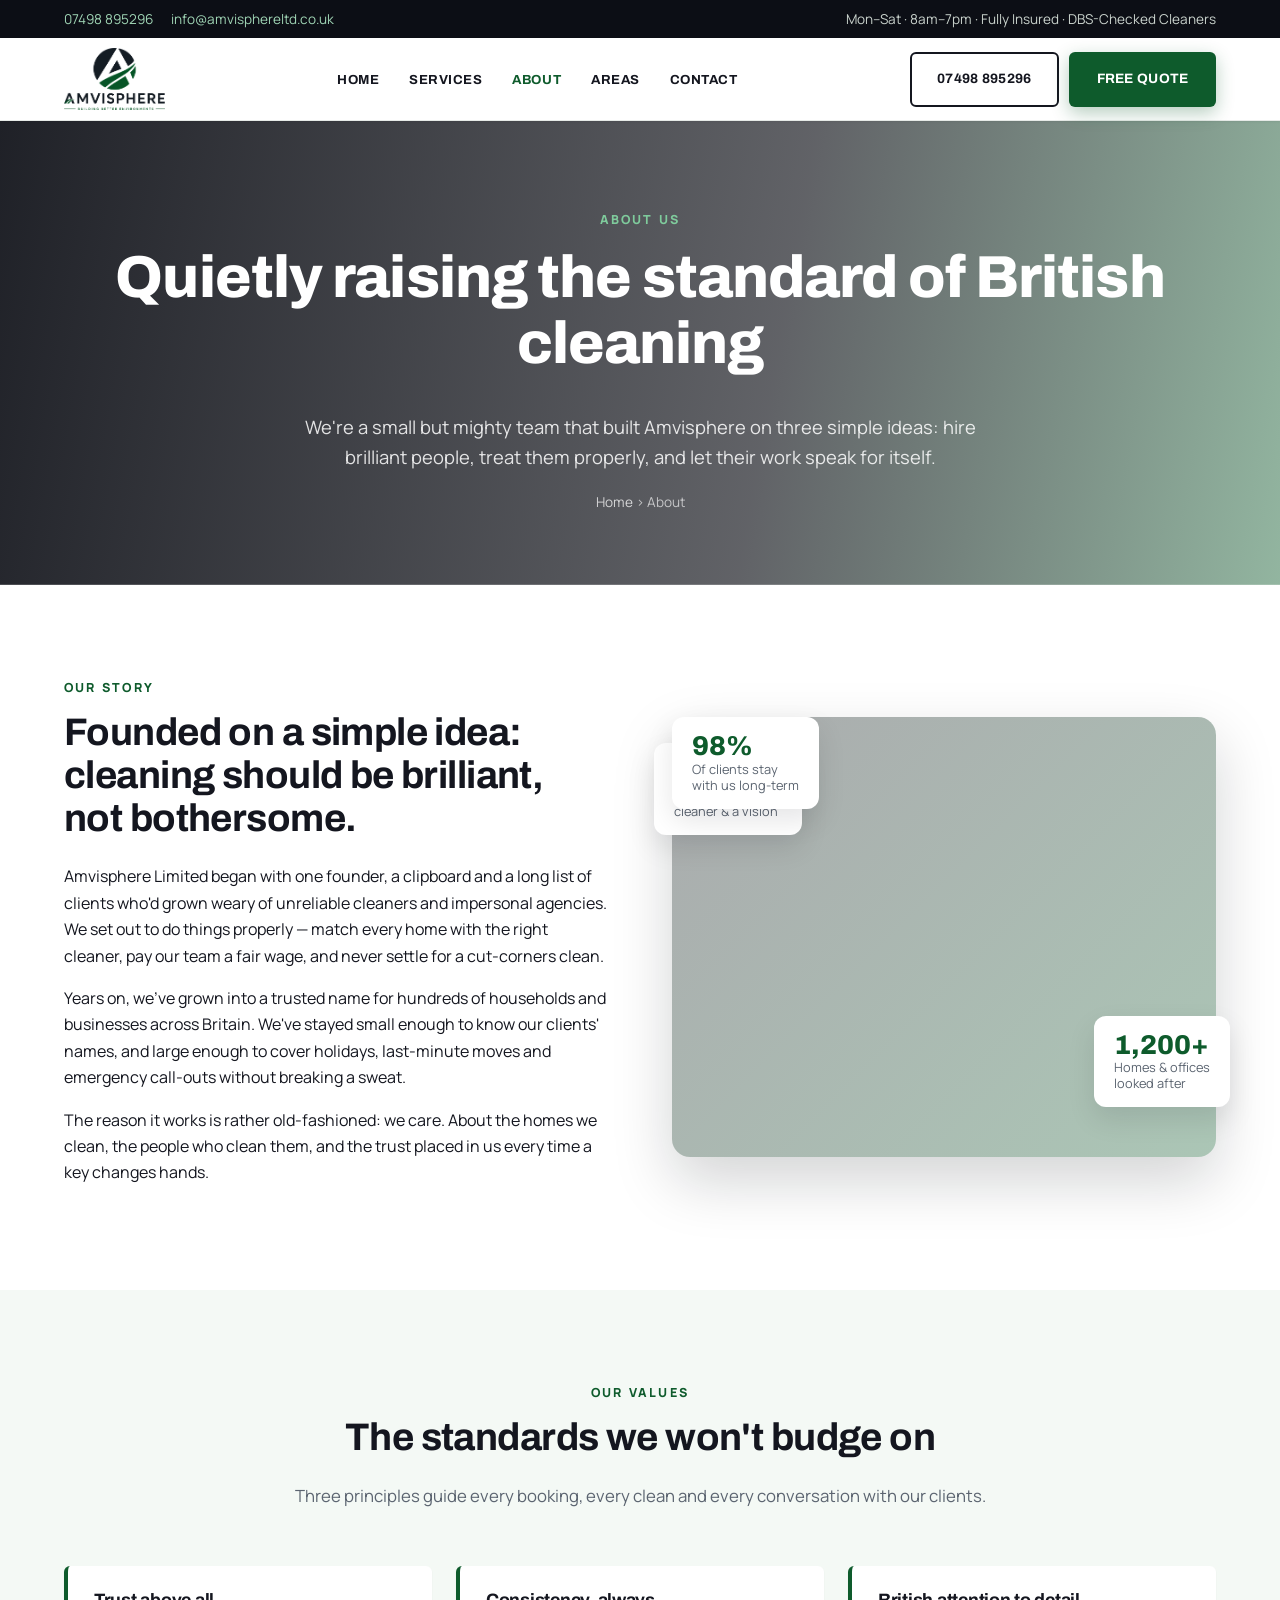
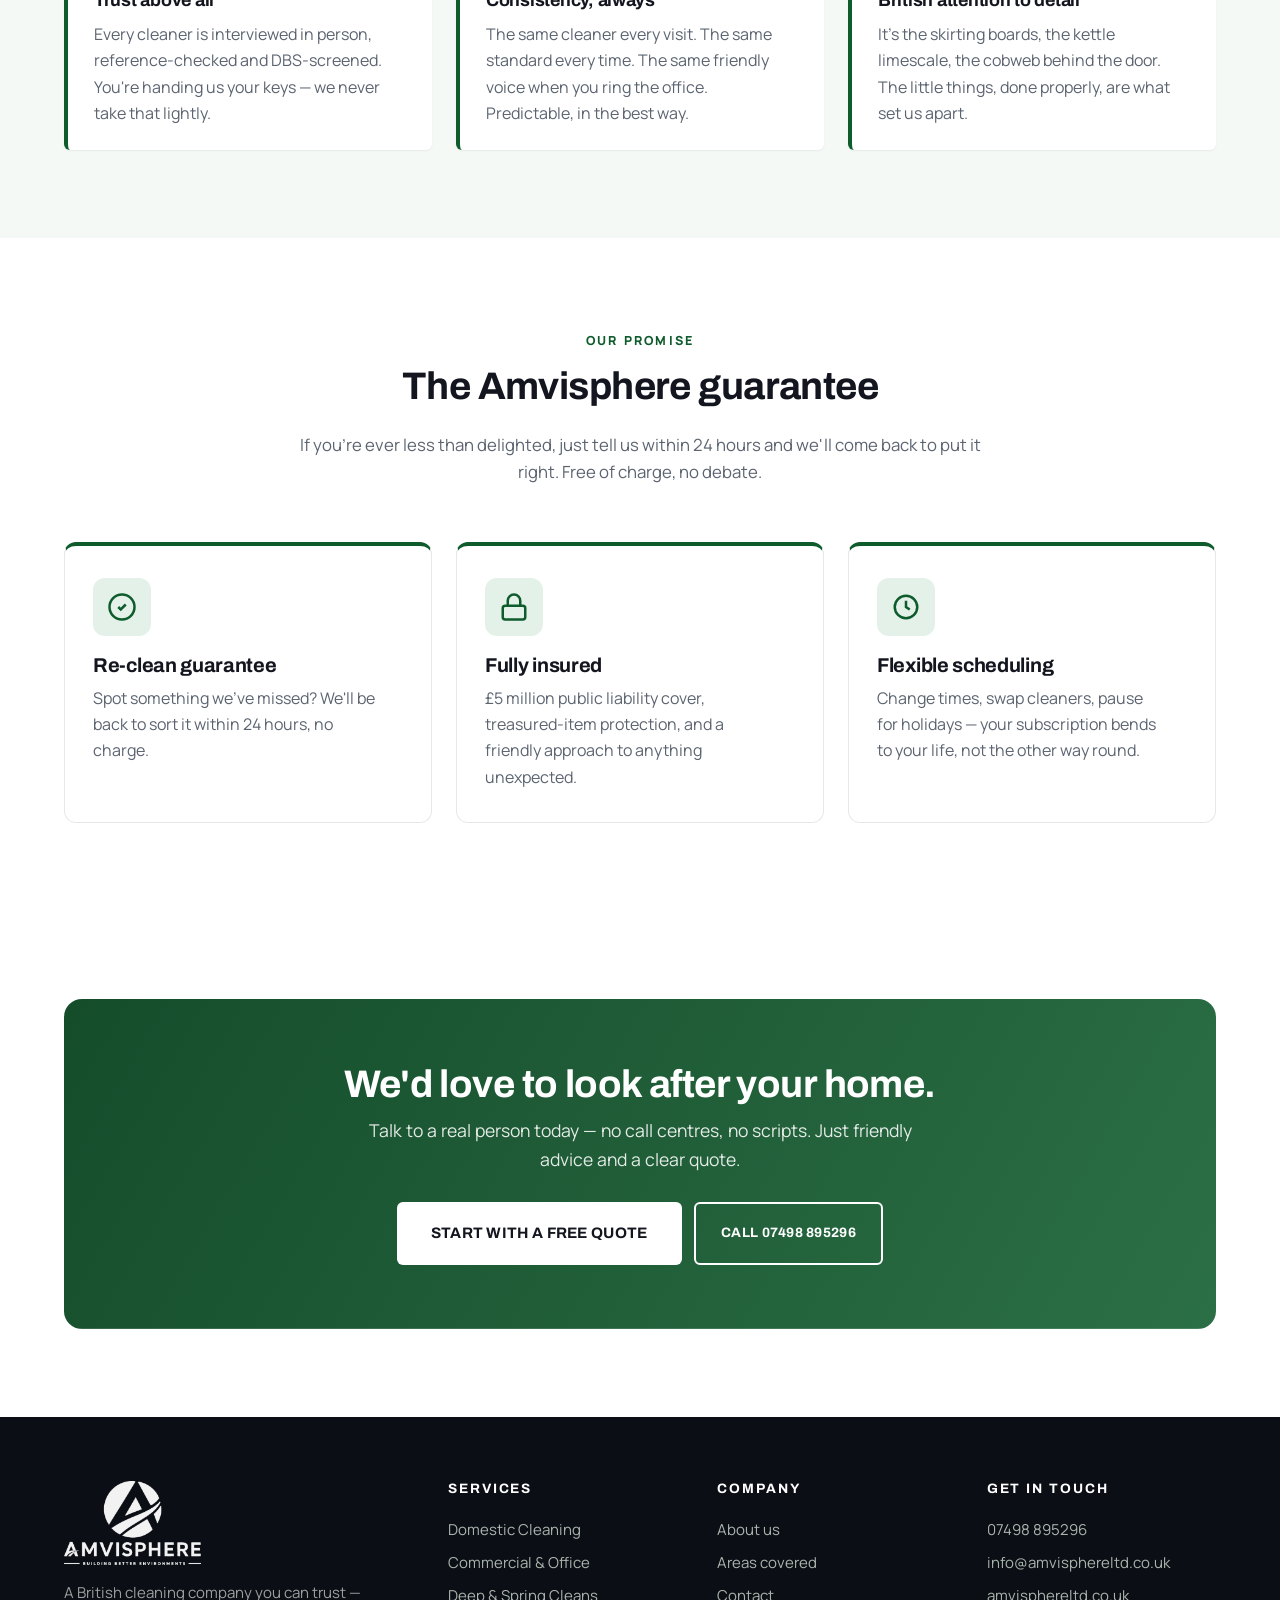
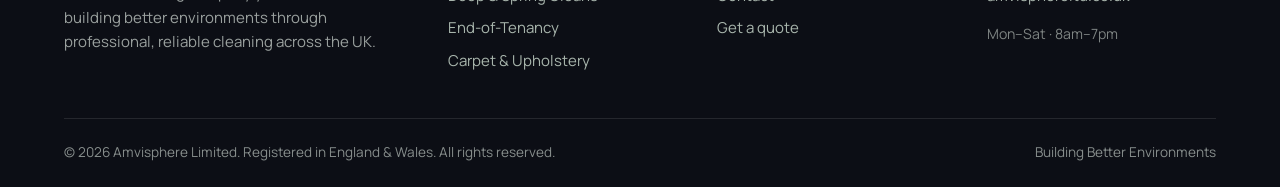
==== commit a9aa8a60: "Rebrand site around the new Amvisphere logo Complete visual rebuild themed on the new brand mark: in" ====
--- a/about.html
+++ b/about.html
@@ -8,9 +8,9 @@
   <link rel="canonical" href="https://amvisphereltd.co.uk/about.html" />
   <link rel="preconnect" href="https://fonts.googleapis.com">
   <link rel="preconnect" href="https://fonts.gstatic.com" crossorigin>
-  <link href="https://fonts.googleapis.com/css2?family=Fraunces:opsz,wght@9..144,500;9..144,600;9..144,700&family=Manrope:wght@400;500;600;700;800&display=swap" rel="stylesheet">
+  <link href="https://fonts.googleapis.com/css2?family=Archivo:wght@600;700;800&family=Manrope:wght@400;500;600;700;800&display=swap" rel="stylesheet">
   <link rel="stylesheet" href="assets/css/style.css" />
-  <link rel="icon" type="image/png" href="assets/img/logo.png" />
+  <link rel="icon" type="image/png" href="assets/img/logo-mark.png" />
 </head>
 <body>
 
@@ -29,11 +29,7 @@
   <header class="header">
     <div class="container">
       <a href="index.html" class="brand">
-        <span class="brand-mark"><img src="assets/img/logo.png" alt="Amvisphere Limited logo" /></span>
-        <span>
-          <span class="brand-name">Amvisphere</span>
-          <span class="brand-tag">Cleaning · Limited</span>
-        </span>
+        <img src="assets/img/logo-full.png" alt="Amvisphere — Building Better Environments" />
       </a>
       <nav class="nav">
         <a href="index.html">Home</a>
@@ -44,7 +40,7 @@
       </nav>
       <div class="header-cta">
         <a class="btn btn-ghost" href="tel:+447498895296">07498 895296</a>
-        <a class="btn btn-primary" href="contact.html">Book a Cleaner</a>
+        <a class="btn btn-primary" href="contact.html">Free Quote</a>
         <button class="nav-toggle" aria-label="Toggle navigation"><span></span><span></span><span></span></button>
       </div>
     </div>
@@ -155,8 +151,8 @@
         <h2>We'd love to look after your home.</h2>
         <p>Talk to a real person today — no call centres, no scripts. Just friendly advice and a clear quote.</p>
         <div style="display:flex;gap:12px;justify-content:center;flex-wrap:wrap;">
-          <a class="btn btn-primary btn-lg" href="contact.html">Start with a Free Quote</a>
-          <a class="btn btn-light" href="tel:+447498895296">Call 07498 895296</a>
+          <a class="btn btn-light btn-lg" href="contact.html">Start with a Free Quote</a>
+          <a class="btn btn-outline-light" href="tel:+447498895296">Call 07498 895296</a>
         </div>
       </div>
     </div>
@@ -166,14 +162,8 @@
     <div class="container">
       <div class="footer-grid">
         <div class="footer-about">
-          <a href="index.html" class="brand">
-            <span class="brand-mark"><img src="assets/img/logo.png" alt="Amvisphere Limited logo" /></span>
-            <span>
-              <span class="brand-name">Amvisphere</span>
-              <span class="brand-tag">Cleaning · Limited</span>
-            </span>
-          </a>
-          <p>A British cleaning company you can trust — delivering reliable domestic and commercial cleaning with a personal touch.</p>
+          <img src="assets/img/logo-full.png" alt="Amvisphere — Building Better Environments" />
+          <p>A British cleaning company you can trust — building better environments through professional, reliable cleaning across the UK.</p>
         </div>
         <div>
           <h4>Services</h4>
@@ -195,12 +185,12 @@
           <a href="tel:+447498895296">07498 895296</a>
           <a href="mailto:info@amvisphereltd.co.uk">info@amvisphereltd.co.uk</a>
           <a href="https://amvisphereltd.co.uk">amvisphereltd.co.uk</a>
-          <p style="margin-top:10px; color:rgba(220,238,251,.6); font-size:.88rem;">Mon–Sat · 8am–7pm</p>
+          <p style="margin-top:10px; color:rgba(201,210,204,.6); font-size:.88rem;">Mon–Sat · 8am–7pm</p>
         </div>
       </div>
       <div class="footer-bottom">
         <div>© <span id="year">2026</span> Amvisphere Limited. Registered in England & Wales. All rights reserved.</div>
-        <div>Crafted with care · British made</div>
+        <div>Building Better Environments</div>
       </div>
     </div>
   </footer>
--- a/assets/css/style.css
+++ b/assets/css/style.css
@@ -1,39 +1,33 @@
 /* ============================================================
-   Amvisphere Limited — Site Stylesheet
-   Housekeep-inspired marketplace architecture with British editorial type
-   Palette: bright primary blue + coral CTA + navy + white
+   Amvisphere Limited — Building Better Environments
+   Corporate theme drawn from the brand logo:
+   ink charcoal (#14161F) + forest green (#0E5B2C) + white
    ============================================================ */
 
 :root {
-  /* Primary blues */
-  --blue: #1F60FF;
-  --blue-hover: #1A4ED8;
-  --blue-soft: #EEF3FF;
-  --blue-tint: #F7F9FF;
-  --blue-mid: #C7D6FF;
-  /* Navy / ink */
-  --navy: #0E1A33;
-  --navy-deep: #06112B;
-  --ink: #1A2236;
-  --muted: #5A6379;
-  --line: #E4ECF6;
-  /* Accent / CTA — coral */
-  --coral: #FF6A4D;
-  --coral-hover: #E55A3A;
-  --coral-soft: #FFE9E3;
-  /* Other */
+  --ink: #14161F;
+  --ink-deep: #0C0E15;
+  --ink-soft: #23263A;
+  --green: #0E5B2C;
+  --green-dark: #08431F;
+  --green-bright: #178A44;
+  --green-soft: #E4F1E8;
+  --green-tint: #F4F9F5;
   --white: #FFFFFF;
-  --gold: #F5B400;
-  --shadow-sm: 0 1px 2px rgba(14, 26, 51, 0.06);
-  --shadow-md: 0 12px 28px rgba(14, 26, 51, 0.10);
-  --shadow-lg: 0 24px 60px rgba(14, 26, 51, 0.16);
+  --paper: #FAFBFA;
+  --muted: #5B6470;
+  --line: #E6EAE7;
+  --gold: #E8A93C;
+  --shadow-sm: 0 1px 2px rgba(12, 14, 21, 0.06);
+  --shadow-md: 0 12px 28px rgba(12, 14, 21, 0.10);
+  --shadow-lg: 0 24px 60px rgba(12, 14, 21, 0.18);
   --radius-sm: 6px;
   --radius-md: 12px;
-  --radius-lg: 20px;
+  --radius-lg: 18px;
   --radius-pill: 999px;
   --max-width: 1200px;
   --font-body: 'Manrope', system-ui, -apple-system, 'Segoe UI', Roboto, sans-serif;
-  --font-head: 'Fraunces', Georgia, 'Times New Roman', serif;
+  --font-head: 'Archivo', 'Helvetica Neue', Arial, sans-serif;
 }
 
 * { box-sizing: border-box; }
@@ -51,48 +45,36 @@
 
 img { max-width: 100%; display: block; }
 
-a {
-  color: var(--blue);
-  text-decoration: none;
-  transition: color .2s ease;
-}
-a:hover { color: var(--blue-hover); }
+a { color: var(--green); text-decoration: none; transition: color .2s ease; }
+a:hover { color: var(--green-dark); }
 
 h1, h2, h3, h4 {
   font-family: var(--font-head);
-  color: var(--navy);
-  font-weight: 600;
+  color: var(--ink);
+  font-weight: 700;
   letter-spacing: -0.015em;
   margin: 0 0 .6em;
-  line-height: 1.15;
-}
-h1 { font-size: clamp(2.3rem, 4.5vw + .5rem, 4rem); }
-h2 { font-size: clamp(1.7rem, 2.4vw + .6rem, 2.6rem); }
-h3 { font-size: 1.35rem; }
+  line-height: 1.12;
+}
+h1 { font-size: clamp(2.2rem, 4.2vw + .5rem, 3.7rem); font-weight: 800; }
+h2 { font-size: clamp(1.6rem, 2.3vw + .6rem, 2.4rem); }
+h3 { font-size: 1.25rem; }
 
 p { margin: 0 0 1em; color: var(--ink); }
 
-.container {
-  max-width: var(--max-width);
-  margin: 0 auto;
-  padding: 0 24px;
-}
+.container { max-width: var(--max-width); margin: 0 auto; padding: 0 24px; }
 
 .eyebrow {
   display: inline-block;
   text-transform: uppercase;
   letter-spacing: .18em;
   font-size: .78rem;
-  color: var(--blue);
-  font-weight: 700;
+  color: var(--green);
+  font-weight: 800;
   margin-bottom: .8rem;
 }
 
-.lead {
-  font-size: 1.18rem;
-  color: var(--muted);
-  max-width: 60ch;
-}
+.lead { font-size: 1.15rem; color: var(--muted); max-width: 62ch; }
 
 /* ---------- Buttons ---------- */
 .btn {
@@ -100,749 +82,507 @@
   align-items: center;
   justify-content: center;
   gap: .55rem;
-  padding: .95rem 1.6rem;
-  border-radius: var(--radius-pill);
+  padding: .9rem 1.6rem;
+  border-radius: var(--radius-sm);
   font-weight: 700;
   font-size: .95rem;
   cursor: pointer;
   border: 2px solid transparent;
   transition: transform .15s ease, background .2s ease, color .2s ease, box-shadow .2s ease;
   white-space: nowrap;
-  font-family: var(--font-body);
+  font-family: var(--font-head);
+  letter-spacing: .02em;
+  text-transform: uppercase;
+  font-size: .85rem;
 }
 .btn:hover { transform: translateY(-1px); }
 .btn-primary {
-  background: var(--coral);
-  color: var(--white);
-  box-shadow: 0 6px 18px rgba(255, 106, 77, .35);
-}
-.btn-primary:hover { background: var(--coral-hover); color: var(--white); }
-.btn-blue {
-  background: var(--blue);
-  color: var(--white);
-  box-shadow: 0 6px 18px rgba(31, 96, 255, .28);
-}
-.btn-blue:hover { background: var(--blue-hover); color: var(--white); }
-.btn-ghost {
-  background: transparent;
-  color: var(--navy);
-  border-color: var(--navy);
-}
-.btn-ghost:hover { background: var(--navy); color: var(--white); }
-.btn-light {
-  background: var(--white);
-  color: var(--navy);
-}
-.btn-light:hover { background: var(--blue-soft); }
-.btn-lg { padding: 1.1rem 2rem; font-size: 1rem; }
+  background: var(--green);
+  color: var(--white);
+  box-shadow: 0 6px 18px rgba(14, 91, 44, .30);
+}
+.btn-primary:hover { background: var(--green-dark); color: var(--white); }
+.btn-ghost { background: transparent; color: var(--ink); border-color: var(--ink); }
+.btn-ghost:hover { background: var(--ink); color: var(--white); }
+.btn-light { background: var(--white); color: var(--ink); }
+.btn-light:hover { background: var(--green-soft); }
+.btn-outline-light { background: transparent; color: var(--white); border-color: var(--white); }
+.btn-outline-light:hover { background: var(--white); color: var(--ink); }
+.btn-lg { padding: 1.05rem 2rem; font-size: .95rem; }
 
 /* ---------- Top Bar ---------- */
-.topbar {
-  background: var(--navy-deep);
-  color: var(--blue-soft);
-  font-size: .85rem;
-}
+.topbar { background: var(--ink-deep); color: #C9D2CC; font-size: .85rem; }
 .topbar .container {
-  display: flex;
-  justify-content: space-between;
-  align-items: center;
-  padding-top: 8px;
-  padding-bottom: 8px;
-  gap: 16px;
-  flex-wrap: wrap;
-}
-.topbar a { color: var(--blue-mid); }
+  display: flex; justify-content: space-between; align-items: center;
+  padding-top: 8px; padding-bottom: 8px; gap: 16px; flex-wrap: wrap;
+}
+.topbar a { color: #9FD4B4; }
 .topbar a:hover { color: var(--white); }
 .topbar-left, .topbar-right { display: flex; gap: 18px; align-items: center; flex-wrap: wrap; }
 .topbar svg { width: 14px; height: 14px; vertical-align: -2px; margin-right: 6px; }
 
-/* ---------- Header / Nav ---------- */
+/* ---------- Header ---------- */
 .header {
   background: var(--white);
   border-bottom: 1px solid var(--line);
-  position: sticky;
-  top: 0;
-  z-index: 50;
+  position: sticky; top: 0; z-index: 50;
   box-shadow: var(--shadow-sm);
 }
 .header .container {
-  display: flex;
-  justify-content: space-between;
-  align-items: center;
-  padding-top: 14px;
-  padding-bottom: 14px;
-  gap: 24px;
-}
-.brand {
-  display: flex;
-  align-items: center;
-  gap: 12px;
-  color: var(--navy);
-}
-.brand:hover { color: var(--navy); }
-.brand-mark {
-  width: 48px; height: 48px;
-  display: grid; place-items: center;
-  flex: none;
-}
-.brand-mark img {
-  width: 100%; height: 100%;
-  object-fit: contain;
-  display: block;
-}
-.footer .brand-mark img,
-.cta-band .brand-mark img {
-  filter: brightness(0) invert(1);
-}
-.brand-name {
+  display: flex; justify-content: space-between; align-items: center;
+  padding-top: 10px; padding-bottom: 10px; gap: 24px;
+}
+.brand { display: flex; align-items: center; }
+.brand img { height: 62px; width: auto; }
+
+.nav { display: flex; align-items: center; gap: 2px; }
+.nav a {
+  color: var(--ink);
+  font-weight: 700;
+  padding: 10px 14px;
+  border-radius: var(--radius-sm);
+  font-size: .93rem;
   font-family: var(--font-head);
-  font-size: 1.4rem;
-  font-weight: 600;
-  letter-spacing: -0.01em;
-  line-height: 1;
-}
-.brand-tag {
-  display: block;
-  font-family: var(--font-body);
-  font-size: .7rem;
-  letter-spacing: .22em;
   text-transform: uppercase;
-  color: var(--muted);
-  margin-top: 4px;
-}
-.nav {
-  display: flex;
-  align-items: center;
-  gap: 4px;
-}
-.nav a {
-  color: var(--navy);
-  font-weight: 600;
-  padding: 10px 14px;
-  border-radius: 8px;
-  font-size: .95rem;
-}
-.nav a:hover { background: var(--blue-soft); color: var(--blue); }
-.nav a.active { color: var(--blue); }
+  letter-spacing: .04em;
+  font-size: .82rem;
+}
+.nav a:hover { background: var(--green-soft); color: var(--green); }
+.nav a.active { color: var(--green); }
 
 .header-cta { display: flex; gap: 10px; align-items: center; }
 
 .nav-toggle {
   display: none;
   background: transparent;
-  border: 2px solid var(--navy);
-  border-radius: 8px;
+  border: 2px solid var(--ink);
+  border-radius: var(--radius-sm);
   padding: 8px 10px;
   cursor: pointer;
 }
-.nav-toggle span {
-  display: block;
-  width: 22px; height: 2px;
-  background: var(--navy);
-  margin: 5px 0;
-}
-
-/* ============================================================
-   HERO — Housekeep-style postcode-first booking hero
-   ============================================================ */
+.nav-toggle span { display: block; width: 22px; height: 2px; background: var(--ink); margin: 5px 0; }
+
+/* ---------- Hero ---------- */
 .hero {
   position: relative;
-  background: var(--navy);
+  background: var(--ink);
   color: var(--white);
   overflow: hidden;
-  min-height: 620px;
+  min-height: 600px;
   display: flex;
   align-items: center;
-  padding: 90px 0 120px;
+  padding: 90px 0;
 }
 .hero::before {
   content: "";
-  position: absolute;
-  inset: 0;
+  position: absolute; inset: 0;
   background-image:
-    linear-gradient(120deg, rgba(14, 26, 51, .94) 0%, rgba(14, 26, 51, .72) 55%, rgba(14, 26, 51, .35) 100%),
+    linear-gradient(100deg, rgba(12, 14, 21, .93) 0%, rgba(12, 14, 21, .72) 48%, rgba(12, 14, 21, .30) 100%),
     url('https://images.unsplash.com/photo-1581578731548-c64695cc6952?auto=format&fit=crop&w=1600&q=80');
   background-size: cover;
   background-position: center right;
-  z-index: 0;
 }
 .hero::after {
   content: "";
-  position: absolute;
-  inset: 0;
-  background:
-    radial-gradient(800px 500px at 0% 100%, rgba(31, 96, 255, .25), transparent 60%),
-    radial-gradient(600px 400px at 100% 0%, rgba(255, 106, 77, .12), transparent 60%);
-  z-index: 0;
-}
-.hero .container { position: relative; z-index: 1; max-width: 980px; }
-.hero h1 {
-  color: var(--white);
-  font-size: clamp(2.4rem, 4.5vw + .5rem, 4.2rem);
-  line-height: 1.08;
-  letter-spacing: -0.02em;
-  margin-bottom: 1rem;
-  text-shadow: 0 2px 24px rgba(0,0,0,.18);
-}
-.hero h1 em {
-  font-style: italic;
-  color: var(--blue-mid);
-  font-weight: 500;
-}
-.hero p.hero-sub {
-  color: rgba(255,255,255,.85);
-  font-size: 1.22rem;
-  max-width: 56ch;
-  margin: 0 auto 2.2rem;
-}
-.hero-center { text-align: center; }
-
-/* Postcode bar */
-.postcode-bar {
-  background: var(--white);
-  border-radius: var(--radius-pill);
-  padding: 8px;
-  display: flex;
-  gap: 8px;
-  align-items: stretch;
-  max-width: 560px;
-  margin: 0 auto;
-  box-shadow: var(--shadow-lg);
-}
-.postcode-bar .field {
-  flex: 1;
-  display: flex;
-  align-items: center;
-  gap: 10px;
-  padding: 0 20px;
-}
-.postcode-bar .field svg {
-  width: 20px; height: 20px; color: var(--blue);
-  flex: none;
-}
-.postcode-bar input {
-  flex: 1;
-  border: none;
-  outline: none;
-  font: inherit;
-  font-size: 1rem;
-  font-weight: 600;
-  color: var(--ink);
-  background: transparent;
-  letter-spacing: .04em;
-  text-transform: uppercase;
-  padding: 14px 0;
-}
-.postcode-bar input::placeholder { color: var(--muted); font-weight: 500; letter-spacing: normal; text-transform: none; }
-.postcode-bar .btn {
-  padding: .9rem 1.6rem;
-  font-size: .95rem;
-}
-
+  position: absolute; inset: 0;
+  background: radial-gradient(700px 420px at 8% 100%, rgba(23, 138, 68, .28), transparent 60%);
+}
+.hero .container { position: relative; z-index: 1; }
+.hero-inner { max-width: 640px; }
+.hero .eyebrow { color: #7FCB9C; }
+.hero h1 { color: var(--white); margin-bottom: 1rem; }
+.hero h1 .accent { color: #7FCB9C; }
+.hero p.hero-sub { color: rgba(255,255,255,.85); font-size: 1.18rem; margin-bottom: 2rem; max-width: 54ch; }
+.hero-ctas { display: flex; gap: 12px; flex-wrap: wrap; }
 .hero-trust {
-  display: flex;
-  gap: 28px;
-  justify-content: center;
-  margin-top: 36px;
-  flex-wrap: wrap;
-  color: rgba(255,255,255,.92);
-  font-size: .92rem;
-  font-weight: 600;
-}
-.hero-trust span {
-  display: inline-flex;
-  align-items: center;
-  gap: 8px;
-}
-.hero-trust .star { color: var(--gold); }
-.hero-trust .dot {
-  width: 6px; height: 6px; border-radius: 50%;
-  background: rgba(255,255,255,.4);
-  display: inline-block;
-  margin-right: 4px;
+  display: flex; gap: 24px; margin-top: 40px; flex-wrap: wrap;
+  color: rgba(255,255,255,.92); font-size: .9rem; font-weight: 700;
+}
+.hero-trust span { display: inline-flex; align-items: center; gap: 8px; }
+.hero-trust .star { color: var(--gold); letter-spacing: 2px; }
+.hero-trust .tick {
+  width: 18px; height: 18px; border-radius: 50%;
+  background: var(--green-bright);
+  display: inline-grid; place-items: center;
+  color: var(--white); font-size: .7rem;
 }
 
 /* ---------- Sections ---------- */
 section { padding: 88px 0; }
-section.tight { padding: 60px 0; }
-
-.section-head {
-  text-align: center;
-  max-width: 720px;
-  margin: 0 auto 56px;
-}
-.section-head p { color: var(--muted); font-size: 1.08rem; }
-
-.section-soft { background: var(--blue-tint); }
-
-/* ---------- How it works ---------- */
-.steps {
-  display: grid;
-  grid-template-columns: repeat(3, 1fr);
-  gap: 30px;
-  position: relative;
-}
-.step {
-  background: var(--white);
-  border: 1px solid var(--line);
-  border-radius: var(--radius-lg);
-  padding: 36px 28px;
-  text-align: center;
-  position: relative;
-  transition: transform .2s ease, box-shadow .2s ease;
-}
-.step:hover { transform: translateY(-3px); box-shadow: var(--shadow-md); }
-.step-icon {
-  width: 64px; height: 64px;
-  border-radius: 20px;
-  background: var(--blue-soft);
-  color: var(--blue);
-  display: grid; place-items: center;
-  margin: 0 auto 18px;
-}
-.step-icon svg { width: 32px; height: 32px; }
-.step-num {
-  position: absolute;
-  top: 18px; right: 18px;
-  font-family: var(--font-head);
-  font-size: 2.4rem;
-  font-weight: 700;
-  color: var(--blue-soft);
-  line-height: 1;
-}
-.step h3 { margin-bottom: .4rem; }
-.step p { color: var(--muted); margin: 0; }
-
-/* ---------- Service Tiles (Housekeep-style) ---------- */
-.services-grid {
-  display: grid;
-  grid-template-columns: repeat(3, 1fr);
-  gap: 24px;
-}
-.service-tile {
-  background: var(--white);
-  border: 1px solid var(--line);
-  border-radius: var(--radius-lg);
-  padding: 32px 28px;
-  transition: transform .2s ease, box-shadow .2s ease, border-color .2s ease;
-  position: relative;
-  overflow: hidden;
-  display: block;
-  color: var(--ink);
-}
-.service-tile:hover {
-  transform: translateY(-4px);
-  box-shadow: var(--shadow-md);
-  border-color: var(--blue-mid);
-  color: var(--ink);
-}
-.service-tile::after {
-  content: "→";
-  position: absolute;
-  bottom: 28px; right: 28px;
-  color: var(--blue);
-  font-size: 1.4rem;
-  font-weight: 700;
-  transition: transform .2s ease;
-}
-.service-tile:hover::after { transform: translateX(4px); }
-div.service-tile::after { content: none; }
-.service-icon {
-  width: 64px; height: 64px;
-  border-radius: 18px;
-  background: linear-gradient(135deg, var(--blue-soft) 0%, var(--blue-mid) 100%);
-  color: var(--blue);
-  display: grid; place-items: center;
-  margin-bottom: 20px;
-}
-.service-icon svg { width: 32px; height: 32px; }
-.service-tile h3 { margin-bottom: .5rem; }
-.service-tile p { color: var(--muted); margin-bottom: 0; padding-right: 30px; }
-
-/* ---------- Why Us / Trust Grid ---------- */
-.trust-grid {
-  display: grid;
-  grid-template-columns: repeat(4, 1fr);
-  gap: 24px;
-}
-.trust-card {
-  background: var(--white);
-  border-radius: var(--radius-lg);
-  padding: 32px 26px;
-  text-align: left;
-  border: 1px solid var(--line);
-  transition: border-color .2s ease, transform .2s ease;
-}
-.trust-card:hover { border-color: var(--blue-mid); transform: translateY(-3px); }
-.trust-card .icon {
-  width: 52px; height: 52px;
-  border-radius: 14px;
-  background: var(--coral-soft);
-  color: var(--coral);
-  display: grid; place-items: center;
-  margin-bottom: 16px;
-}
-.trust-card .icon svg { width: 26px; height: 26px; }
-.trust-card:nth-child(2) .icon { background: var(--blue-soft); color: var(--blue); }
-.trust-card:nth-child(3) .icon { background: #E8F8EF; color: #1AA463; }
-.trust-card:nth-child(4) .icon { background: #FFF6DD; color: #C68900; }
-.trust-card h3 { font-family: var(--font-body); font-size: 1.05rem; margin-bottom: 6px; color: var(--navy); }
-.trust-card p { margin: 0; color: var(--muted); font-size: .95rem; }
+section.tight { padding: 56px 0; }
+.section-head { text-align: center; max-width: 720px; margin: 0 auto 56px; }
+.section-head p { color: var(--muted); font-size: 1.05rem; }
+.section-soft { background: var(--green-tint); }
+.section-ink { background: var(--ink); color: var(--white); }
+.section-ink h2, .section-ink h3 { color: var(--white); }
+.section-ink p { color: rgba(255,255,255,.8); }
 
 /* ---------- Stat strip ---------- */
-.stats {
-  background: var(--white);
-  border-top: 1px solid var(--line);
-  border-bottom: 1px solid var(--line);
-  padding: 28px 0;
-}
-.stat-row {
-  display: grid;
-  grid-template-columns: repeat(4, 1fr);
-  gap: 20px;
-  align-items: center;
-  text-align: center;
-}
-.stat-item {
-  font-family: var(--font-body);
-  color: var(--navy);
-  font-size: 1rem;
-  font-weight: 600;
-}
+.stats { background: var(--white); border-top: 1px solid var(--line); border-bottom: 1px solid var(--line); padding: 26px 0; }
+.stat-row { display: grid; grid-template-columns: repeat(4, 1fr); gap: 20px; align-items: center; text-align: center; }
+.stat-item { color: var(--ink); font-size: .95rem; font-weight: 600; }
 .stat-item strong {
   display: block;
   font-family: var(--font-head);
   font-size: 1.9rem;
-  color: var(--blue);
-  font-weight: 700;
-}
+  color: var(--green);
+  font-weight: 800;
+}
+
+/* ---------- Service cards ---------- */
+.services-grid { display: grid; grid-template-columns: repeat(3, 1fr); gap: 24px; }
+.service-tile {
+  background: var(--white);
+  border: 1px solid var(--line);
+  border-top: 4px solid var(--green);
+  border-radius: var(--radius-md);
+  padding: 32px 28px;
+  transition: transform .2s ease, box-shadow .2s ease;
+  position: relative;
+  display: block;
+  color: var(--ink);
+}
+.service-tile:hover { transform: translateY(-4px); box-shadow: var(--shadow-md); color: var(--ink); }
+a.service-tile::after {
+  content: "→";
+  position: absolute; bottom: 24px; right: 26px;
+  color: var(--green); font-size: 1.3rem; font-weight: 700;
+  transition: transform .2s ease;
+}
+a.service-tile:hover::after { transform: translateX(4px); }
+.service-icon {
+  width: 58px; height: 58px;
+  border-radius: var(--radius-md);
+  background: var(--green-soft);
+  color: var(--green);
+  display: grid; place-items: center;
+  margin-bottom: 18px;
+}
+.service-icon svg { width: 30px; height: 30px; }
+.service-tile h3 { margin-bottom: .5rem; }
+.service-tile p { color: var(--muted); margin-bottom: 0; padding-right: 26px; }
+
+/* ---------- Steps ---------- */
+.steps { display: grid; grid-template-columns: repeat(3, 1fr); gap: 26px; }
+.step {
+  background: var(--white);
+  border: 1px solid var(--line);
+  border-radius: var(--radius-md);
+  padding: 34px 28px;
+  text-align: center;
+  position: relative;
+}
+.step-num {
+  position: absolute; top: 16px; right: 18px;
+  font-family: var(--font-head);
+  font-size: 2.3rem; font-weight: 800;
+  color: var(--green-soft); line-height: 1;
+}
+.step-icon {
+  width: 62px; height: 62px;
+  border-radius: 50%;
+  background: var(--ink);
+  color: var(--white);
+  display: grid; place-items: center;
+  margin: 0 auto 18px;
+}
+.step-icon svg { width: 30px; height: 30px; }
+.step h3 { margin-bottom: .4rem; }
+.step p { color: var(--muted); margin: 0; }
+
+/* ---------- Split ---------- */
+.split { display: grid; grid-template-columns: 1fr 1fr; gap: 64px; align-items: center; }
+.split-visual {
+  background:
+    linear-gradient(135deg, rgba(12,14,21,.35), rgba(14,91,44,.35)),
+    url('https://images.unsplash.com/photo-1527515637462-cff94eecc1ac?auto=format&fit=crop&w=1200&q=80');
+  background-size: cover;
+  background-position: center;
+  border-radius: var(--radius-lg);
+  min-height: 440px;
+  position: relative;
+  box-shadow: var(--shadow-lg);
+}
+.split-visual .stat-card {
+  position: absolute;
+  background: var(--white);
+  border-radius: var(--radius-md);
+  padding: 16px 20px;
+  box-shadow: var(--shadow-md);
+}
+.split-visual .stat-card .num {
+  font-family: var(--font-head); font-size: 1.7rem;
+  color: var(--green); font-weight: 800; line-height: 1;
+}
+.split-visual .stat-card .lbl { font-size: .8rem; color: var(--muted); line-height: 1.25; }
+.split-visual .stat-card.s1 { top: 26px; left: -18px; }
+.split-visual .stat-card.s2 { bottom: 50px; right: -14px; }
+
+.feature-list { list-style: none; padding: 0; margin: 1.3rem 0 0; }
+.feature-list li { display: flex; align-items: flex-start; gap: 14px; padding: 11px 0; border-bottom: 1px dashed var(--line); }
+.feature-list li:last-child { border-bottom: none; }
+.feature-list .tick {
+  flex: none; width: 26px; height: 26px; border-radius: 50%;
+  background: var(--green-soft); color: var(--green);
+  display: grid; place-items: center; margin-top: 3px;
+}
+.feature-list h4 { margin: 0 0 3px; font-family: var(--font-body); font-size: 1rem; color: var(--ink); }
+.feature-list p { margin: 0; color: var(--muted); font-size: .93rem; }
+
+/* ---------- Pricing ---------- */
+.pricing-grid { display: grid; grid-template-columns: repeat(3, 1fr); gap: 24px; align-items: stretch; }
+.pricing-card {
+  background: var(--white);
+  border: 1.5px solid var(--line);
+  border-radius: var(--radius-lg);
+  padding: 36px 30px;
+  position: relative;
+  display: flex; flex-direction: column;
+  transition: transform .2s ease, box-shadow .2s ease;
+}
+.pricing-card:hover { transform: translateY(-4px); box-shadow: var(--shadow-md); }
+.pricing-card.popular {
+  background: var(--ink);
+  color: var(--white);
+  border-color: var(--ink);
+  transform: scale(1.03);
+  box-shadow: var(--shadow-lg);
+}
+.pricing-card.popular h3 { color: var(--white); }
+.pricing-badge {
+  position: absolute; top: -14px; left: 50%; transform: translateX(-50%);
+  background: var(--green-bright); color: var(--white);
+  font-size: .72rem; font-weight: 800; letter-spacing: .14em; text-transform: uppercase;
+  padding: 6px 14px; border-radius: var(--radius-pill); white-space: nowrap;
+}
+.pricing-tier {
+  display: block; font-size: .78rem; color: var(--green);
+  text-transform: uppercase; letter-spacing: .16em; font-weight: 800; margin-bottom: 8px;
+}
+.pricing-card.popular .pricing-tier { color: #7FCB9C; }
+.pricing-amount {
+  font-family: var(--font-head); font-size: 3rem; font-weight: 800;
+  color: var(--ink); line-height: 1; margin: 4px 0 8px;
+}
+.pricing-card.popular .pricing-amount { color: var(--white); }
+.pricing-amount .per { font-family: var(--font-body); font-size: .95rem; color: var(--muted); font-weight: 500; }
+.pricing-card.popular .pricing-amount .per { color: #9FB3A6; }
+.pricing-summary { color: var(--muted); font-size: .95rem; margin-bottom: 0; }
+.pricing-card.popular .pricing-summary { color: rgba(255,255,255,.75); }
+.pricing-features { list-style: none; padding: 22px 0 0; margin: 22px 0 0; border-top: 1px solid var(--line); flex: 1; }
+.pricing-card.popular .pricing-features { border-color: rgba(255,255,255,.14); }
+.pricing-features li { display: flex; gap: 10px; align-items: flex-start; padding: 7px 0; font-size: .95rem; }
+.pricing-features li .check { flex: none; width: 18px; height: 18px; color: var(--green-bright); margin-top: 3px; }
+.pricing-card .btn { width: 100%; margin-top: 22px; }
+.pricing-card.popular .btn-ghost { color: var(--white); border-color: var(--white); }
+.pricing-card.popular .btn-ghost:hover { background: var(--white); color: var(--ink); }
+.pricing-note { text-align: center; margin-top: 32px; color: var(--muted); font-size: .92rem; }
 
 /* ---------- Testimonials ---------- */
-.testimonials {
-  display: grid;
-  grid-template-columns: repeat(3, 1fr);
-  gap: 24px;
-}
+.testimonials { display: grid; grid-template-columns: repeat(3, 1fr); gap: 24px; }
 .testimonial {
   background: var(--white);
-  border-radius: var(--radius-lg);
-  padding: 32px;
+  border: 1px solid var(--line);
+  border-radius: var(--radius-md);
+  padding: 30px;
   box-shadow: var(--shadow-sm);
-  border: 1px solid var(--line);
-  display: flex;
-  flex-direction: column;
-}
-.stars { color: var(--gold); margin-bottom: 14px; letter-spacing: 3px; font-size: 1.1rem; }
-.testimonial p {
-  font-family: var(--font-head);
-  font-size: 1.1rem;
-  color: var(--navy);
-  line-height: 1.5;
-  flex: 1;
-}
+  display: flex; flex-direction: column;
+}
+.stars { color: var(--gold); margin-bottom: 12px; letter-spacing: 3px; font-size: 1.05rem; }
+.testimonial p { color: var(--ink); line-height: 1.6; flex: 1; font-size: 1.02rem; }
 .testimonial .who {
   display: flex; align-items: center; gap: 12px;
-  margin-top: 20px;
-  border-top: 1px solid var(--line);
-  padding-top: 16px;
+  margin-top: 18px; border-top: 1px solid var(--line); padding-top: 16px;
 }
 .testimonial .avatar {
   width: 44px; height: 44px; border-radius: 50%;
-  background: linear-gradient(135deg, var(--blue) 0%, var(--navy) 100%);
-  color: var(--white);
-  display: grid; place-items: center;
-  font-weight: 700;
+  background: linear-gradient(135deg, var(--green) 0%, var(--ink) 100%);
+  color: var(--white);
+  display: grid; place-items: center; font-weight: 700;
 }
 .testimonial .who small { color: var(--muted); }
 
-/* ---------- Areas chips ---------- */
-.areas-grid {
-  display: grid;
-  grid-template-columns: repeat(4, 1fr);
-  gap: 12px;
-}
+/* ---------- Areas ---------- */
+.areas-grid { display: grid; grid-template-columns: repeat(4, 1fr); gap: 12px; }
 .area-chip {
   background: var(--white);
   border: 1.5px solid var(--line);
-  border-radius: var(--radius-pill);
+  border-radius: var(--radius-sm);
   padding: 12px 18px;
   text-align: center;
-  font-weight: 600;
-  color: var(--navy);
-  font-size: .92rem;
+  font-weight: 700;
+  color: var(--ink);
+  font-size: .9rem;
   transition: all .2s ease;
 }
-.area-chip:hover {
-  background: var(--blue-soft);
-  border-color: var(--blue);
-  color: var(--blue);
-}
-
-/* ---------- CTA Band ---------- */
+.area-chip:hover { background: var(--green-soft); border-color: var(--green); color: var(--green); }
+
+/* ---------- CTA band ---------- */
 .cta-band {
   background:
-    linear-gradient(135deg, rgba(14,26,51,.94) 0%, rgba(31,96,255,.86) 100%),
-    radial-gradient(600px 300px at 90% 10%, rgba(255,106,77,.35), transparent 60%);
-  background-color: var(--navy);
+    linear-gradient(120deg, rgba(8, 67, 31, .95) 0%, rgba(14, 91, 44, .88) 100%),
+    url('https://images.unsplash.com/photo-1581578731548-c64695cc6952?auto=format&fit=crop&w=1400&q=80');
+  background-size: cover;
+  background-position: center;
   color: var(--white);
   border-radius: var(--radius-lg);
-  padding: 60px;
+  padding: 64px 48px;
   text-align: center;
-  position: relative;
-  overflow: hidden;
-}
-.cta-band h2 { color: var(--white); margin-bottom: 10px; font-size: clamp(1.8rem, 2.6vw + .6rem, 2.8rem); }
-.cta-band p { color: rgba(255,255,255,.85); margin: 0 auto 28px; max-width: 50ch; font-size: 1.1rem; }
-.cta-band .postcode-bar { max-width: 520px; margin: 0 auto; }
+}
+.cta-band h2 { color: var(--white); margin-bottom: 10px; }
+.cta-band p { color: rgba(255,255,255,.88); margin: 0 auto 28px; max-width: 52ch; font-size: 1.1rem; }
+.cta-band .ctas { display: flex; gap: 12px; justify-content: center; flex-wrap: wrap; }
 
 /* ---------- Footer ---------- */
-.footer {
-  background: var(--navy-deep);
-  color: var(--blue-soft);
-  padding: 64px 0 24px;
-}
-.footer-grid {
-  display: grid;
-  grid-template-columns: 1.4fr 1fr 1fr 1fr;
-  gap: 40px;
-  margin-bottom: 40px;
-}
+.footer { background: var(--ink-deep); color: #C9D2CC; padding: 64px 0 24px; }
+.footer-grid { display: grid; grid-template-columns: 1.5fr 1fr 1fr 1fr; gap: 40px; margin-bottom: 40px; }
 .footer h4 {
   color: var(--white);
-  font-family: var(--font-body);
-  font-size: .92rem;
+  font-family: var(--font-head);
+  font-size: .85rem;
   text-transform: uppercase;
   letter-spacing: .14em;
   margin-bottom: 18px;
 }
-.footer a { color: var(--blue-mid); display: block; padding: 4px 0; font-size: .94rem; }
-.footer a:hover { color: var(--white); }
-.footer .brand-name { color: var(--white); }
-.footer .brand-tag { color: var(--blue-mid); }
-.footer-about p { color: rgba(199,214,255,.75); font-size: .94rem; margin-top: 14px; }
-
+.footer a { color: #A8B5AC; display: block; padding: 4px 0; font-size: .94rem; }
+.footer a:hover { color: #7FCB9C; }
+.footer-about img { height: 84px; width: auto; filter: brightness(0) invert(1); opacity: .95; }
+.footer-about p { color: rgba(201, 210, 204, .75); font-size: .94rem; margin-top: 16px; }
 .footer-bottom {
   border-top: 1px solid rgba(255,255,255,.1);
   padding-top: 22px;
-  display: flex;
-  justify-content: space-between;
-  align-items: center;
-  flex-wrap: wrap;
-  gap: 12px;
-  font-size: .85rem;
-  color: rgba(199,214,255,.65);
-}
-
-/* ---------- Page header (sub-pages) ---------- */
+  display: flex; justify-content: space-between; align-items: center;
+  flex-wrap: wrap; gap: 12px;
+  font-size: .85rem; color: rgba(201, 210, 204, .65);
+}
+
+/* ---------- Page head ---------- */
 .page-head {
   background:
-    radial-gradient(700px 350px at 85% 20%, rgba(31, 96, 255, .12), transparent 60%),
-    linear-gradient(180deg, var(--blue-tint) 0%, var(--white) 100%);
-  padding: 70px 0 60px;
+    linear-gradient(100deg, rgba(12, 14, 21, .92) 0%, rgba(12, 14, 21, .65) 60%, rgba(14, 91, 44, .45) 100%),
+    url('https://images.unsplash.com/photo-1527515637462-cff94eecc1ac?auto=format&fit=crop&w=1600&q=80');
+  background-size: cover;
+  background-position: center;
+  color: var(--white);
+  padding: 84px 0 72px;
   text-align: center;
 }
-.page-head .eyebrow { color: var(--blue); }
-.page-head p.lead { margin: 0 auto; }
-.breadcrumb {
-  font-size: .85rem;
-  color: var(--muted);
-  margin-top: 18px;
-}
-.breadcrumb a { color: var(--muted); }
-.breadcrumb a:hover { color: var(--blue); }
-
-/* ---------- Service Detail Block ---------- */
+.page-head h1 { color: var(--white); }
+.page-head .eyebrow { color: #7FCB9C; }
+.page-head p.lead { margin: 0 auto; color: rgba(255,255,255,.85); }
+.breadcrumb { font-size: .85rem; color: rgba(255,255,255,.65); margin-top: 18px; }
+.breadcrumb a { color: rgba(255,255,255,.75); }
+.breadcrumb a:hover { color: var(--white); }
+
+/* ---------- Service detail blocks ---------- */
 .service-block {
-  display: grid;
-  grid-template-columns: 1fr 1.4fr;
-  gap: 48px;
-  align-items: flex-start;
-  padding: 36px 0;
-  border-bottom: 1px solid var(--line);
+  display: grid; grid-template-columns: 1fr 1.4fr; gap: 48px;
+  align-items: flex-start; padding: 36px 0; border-bottom: 1px solid var(--line);
 }
 .service-block:last-child { border-bottom: none; }
 .service-block .icon-lg {
-  width: 96px; height: 96px;
-  background: linear-gradient(135deg, var(--blue-soft) 0%, var(--blue-mid) 100%);
-  border-radius: 24px;
+  width: 92px; height: 92px;
+  background: var(--green-soft);
+  border-radius: var(--radius-lg);
   display: grid; place-items: center;
-  color: var(--blue);
+  color: var(--green);
   margin-bottom: 14px;
 }
-.service-block .icon-lg svg { width: 48px; height: 48px; }
+.service-block .icon-lg svg { width: 46px; height: 46px; }
 .service-block ul { margin: 0; padding-left: 20px; color: var(--muted); }
 .service-block li { padding: 4px 0; }
 
 /* ---------- Contact ---------- */
-.contact-grid {
-  display: grid;
-  grid-template-columns: 1fr 1.2fr;
-  gap: 48px;
-}
-.contact-info {
-  background: var(--white);
-  border: 1px solid var(--line);
-  border-radius: var(--radius-lg);
-  padding: 36px;
-}
-.contact-info .row {
-  display: flex;
-  align-items: flex-start;
-  gap: 16px;
-  padding: 16px 0;
-  border-bottom: 1px solid var(--line);
-}
+.contact-grid { display: grid; grid-template-columns: 1fr 1.2fr; gap: 48px; }
+.contact-info { background: var(--white); border: 1px solid var(--line); border-radius: var(--radius-lg); padding: 36px; }
+.contact-info .row { display: flex; align-items: flex-start; gap: 16px; padding: 16px 0; border-bottom: 1px solid var(--line); }
 .contact-info .row:last-child { border-bottom: none; }
 .contact-info .icon {
-  width: 44px; height: 44px;
-  border-radius: 12px;
-  background: var(--blue-soft);
-  color: var(--blue);
-  display: grid; place-items: center;
-  flex: none;
-}
-.contact-info h4 { margin: 0 0 2px; font-family: var(--font-body); color: var(--navy); font-size: 1rem; }
+  width: 44px; height: 44px; border-radius: var(--radius-md);
+  background: var(--green-soft); color: var(--green);
+  display: grid; place-items: center; flex: none;
+}
+.contact-info h4 { margin: 0 0 2px; font-family: var(--font-body); color: var(--ink); font-size: 1rem; }
 .contact-info p, .contact-info a { margin: 0; color: var(--ink); }
-.contact-form {
-  background: var(--white);
-  border: 1px solid var(--line);
-  border-radius: var(--radius-lg);
-  padding: 36px;
-  box-shadow: var(--shadow-sm);
-}
+.contact-form { background: var(--white); border: 1px solid var(--line); border-radius: var(--radius-lg); padding: 36px; box-shadow: var(--shadow-sm); }
 .form-row { display: grid; grid-template-columns: 1fr 1fr; gap: 16px; }
 .contact-form .field { margin-bottom: 16px; }
-.contact-form label {
-  display: block; font-size: .85rem; font-weight: 700; color: var(--navy); margin-bottom: 6px;
-}
-.contact-form input,
-.contact-form select,
-.contact-form textarea {
+.contact-form label { display: block; font-size: .85rem; font-weight: 700; color: var(--ink); margin-bottom: 6px; }
+.contact-form input, .contact-form select, .contact-form textarea {
   width: 100%;
   padding: 12px 14px;
   border: 1.5px solid var(--line);
-  border-radius: var(--radius-md);
+  border-radius: var(--radius-sm);
   font: inherit;
-  background: var(--blue-tint);
-}
-.contact-form input:focus,
-.contact-form select:focus,
-.contact-form textarea:focus {
-  outline: none; border-color: var(--blue); background: var(--white);
+  background: var(--paper);
+}
+.contact-form input:focus, .contact-form select:focus, .contact-form textarea:focus {
+  outline: none; border-color: var(--green); background: var(--white);
 }
 .contact-form textarea { min-height: 130px; resize: vertical; }
 .form-note { font-size: .82rem; color: var(--muted); }
 
-/* ---------- About values ---------- */
-.values {
-  display: grid;
-  grid-template-columns: repeat(3, 1fr);
-  gap: 24px;
-}
+/* ---------- Values ---------- */
+.trust-grid { display: grid; grid-template-columns: repeat(4, 1fr); gap: 24px; }
+.trust-card {
+  background: var(--white);
+  border: 1px solid var(--line);
+  border-bottom: 4px solid var(--green);
+  border-radius: var(--radius-md);
+  padding: 30px 26px;
+  transition: transform .2s ease, box-shadow .2s ease;
+}
+.trust-card:hover { transform: translateY(-3px); box-shadow: var(--shadow-md); }
+.trust-card .icon {
+  width: 52px; height: 52px;
+  border-radius: var(--radius-md);
+  background: var(--green-soft); color: var(--green);
+  display: grid; place-items: center;
+  margin-bottom: 16px;
+}
+.trust-card .icon svg { width: 26px; height: 26px; }
+.trust-card h3 { font-family: var(--font-head); font-size: 1.05rem; margin-bottom: 6px; }
+.trust-card p { margin: 0; color: var(--muted); font-size: .95rem; }
+
+.values { display: grid; grid-template-columns: repeat(3, 1fr); gap: 24px; }
 .value {
   background: var(--white);
-  border-left: 4px solid var(--blue);
-  border-radius: var(--radius-md);
+  border-left: 4px solid var(--green);
+  border-radius: var(--radius-sm);
   padding: 24px 26px;
   box-shadow: var(--shadow-sm);
 }
-.value h3 { font-size: 1.15rem; }
+.value h3 { font-size: 1.12rem; }
 .value p { margin: 0; color: var(--muted); }
 
 /* ---------- FAQ ---------- */
-.faq {
-  background: var(--white);
-  border: 1px solid var(--line);
-  border-radius: var(--radius-md);
-  padding: 20px 24px;
-  margin-bottom: 12px;
-}
+.faq { background: var(--white); border: 1px solid var(--line); border-radius: var(--radius-md); padding: 20px 24px; margin-bottom: 12px; }
 .faq summary {
-  cursor: pointer;
-  font-weight: 700;
-  color: var(--navy);
-  list-style: none;
-  display: flex;
-  justify-content: space-between;
-  align-items: center;
-  gap: 14px;
-}
-.faq summary::after {
-  content: "+";
-  font-size: 1.4rem;
-  color: var(--blue);
-  font-weight: 600;
-}
+  cursor: pointer; font-weight: 700; color: var(--ink);
+  list-style: none; display: flex; justify-content: space-between; align-items: center; gap: 14px;
+}
+.faq summary::after { content: "+"; font-size: 1.4rem; color: var(--green); font-weight: 600; }
 .faq[open] summary::after { content: "−"; }
 .faq p { margin: 12px 0 0; color: var(--muted); }
 
-/* ---------- About split ---------- */
-.split {
-  display: grid;
-  grid-template-columns: 1fr 1fr;
-  gap: 64px;
-  align-items: center;
-}
-.split-visual {
-  background: linear-gradient(135deg, var(--blue) 0%, var(--navy) 100%);
-  border-radius: var(--radius-lg);
-  min-height: 420px;
-  position: relative;
-  overflow: hidden;
-  box-shadow: var(--shadow-lg);
-}
-.split-visual::after {
-  content: "";
-  position: absolute; inset: 0;
-  background:
-    radial-gradient(280px 280px at 70% 30%, rgba(255,255,255,.20), transparent 60%),
-    radial-gradient(220px 220px at 20% 80%, rgba(255,106,77,.20), transparent 60%);
-}
-.split-visual .stat-card {
-  position: absolute;
-  background: var(--white);
-  border-radius: var(--radius-md);
-  padding: 18px 22px;
-  box-shadow: var(--shadow-md);
-  display: flex; align-items: center; gap: 14px;
-  z-index: 1;
-}
-.split-visual .stat-card .num {
-  font-family: var(--font-head);
-  font-size: 1.8rem;
-  color: var(--blue);
-  font-weight: 700;
-  line-height: 1;
-}
-.split-visual .stat-card .lbl { font-size: .82rem; color: var(--muted); line-height: 1.2; }
-.split-visual .stat-card.s1 { top: 30px; left: -20px; }
-.split-visual .stat-card.s2 { bottom: 60px; right: -10px; }
-.split-visual .stat-card.s3 { bottom: -10px; left: 40px; }
-
 /* ---------- Responsive ---------- */
 @media (max-width: 960px) {
-  .split,
-  .contact-grid,
-  .service-block { grid-template-columns: 1fr; gap: 36px; }
-  .services-grid,
-  .steps,
-  .testimonials,
-  .values,
-  .trust-grid { grid-template-columns: 1fr 1fr; }
+  .split, .contact-grid, .service-block { grid-template-columns: 1fr; gap: 36px; }
+  .services-grid, .steps, .testimonials, .values, .pricing-grid, .trust-grid { grid-template-columns: 1fr 1fr; }
+  .pricing-card.popular { transform: none; }
   .footer-grid { grid-template-columns: 1fr 1fr; }
   .areas-grid { grid-template-columns: repeat(3, 1fr); }
   .stat-row { grid-template-columns: 1fr 1fr; row-gap: 22px; }
-  .cta-band { padding: 44px 28px; }
-  .hero { min-height: 540px; padding: 70px 0 90px; }
+  .cta-band { padding: 48px 28px; }
+  .hero { min-height: 520px; padding: 70px 0; }
+  .brand img { height: 52px; }
 }
 @media (max-width: 720px) {
   .nav {
     display: none;
-    position: absolute;
-    top: 100%; left: 0; right: 0;
+    position: absolute; top: 100%; left: 0; right: 0;
     background: var(--white);
-    flex-direction: column;
-    align-items: stretch;
+    flex-direction: column; align-items: stretch;
     padding: 14px;
     border-bottom: 1px solid var(--line);
     box-shadow: var(--shadow-md);
@@ -851,29 +591,11 @@
   .nav a { width: 100%; }
   .nav-toggle { display: inline-flex; flex-direction: column; }
   .header-cta .btn:not(.btn-primary) { display: none; }
-  .services-grid,
-  .steps,
-  .testimonials,
-  .values,
-  .trust-grid,
-  .areas-grid,
-  .footer-grid,
-  .form-row { grid-template-columns: 1fr; }
+  .services-grid, .steps, .testimonials, .values, .pricing-grid, .trust-grid,
+  .areas-grid, .footer-grid, .form-row { grid-template-columns: 1fr; }
   section { padding: 56px 0; }
-  .hero { padding: 56px 0 70px; min-height: auto; }
-  .postcode-bar {
-    flex-direction: column;
-    border-radius: var(--radius-lg);
-    padding: 14px;
-    gap: 12px;
-  }
-  .postcode-bar .field {
-    width: 100%;
-    background: var(--blue-tint);
-    border-radius: var(--radius-md);
-    padding: 10px 14px;
-  }
-  .postcode-bar .btn { width: 100%; }
+  .hero { padding: 56px 0; min-height: auto; }
   .topbar .container { justify-content: center; text-align: center; }
-  .hero-trust { gap: 12px; font-size: .84rem; }
-}
+  .hero-trust { gap: 14px; font-size: .84rem; }
+  .brand img { height: 46px; }
+}
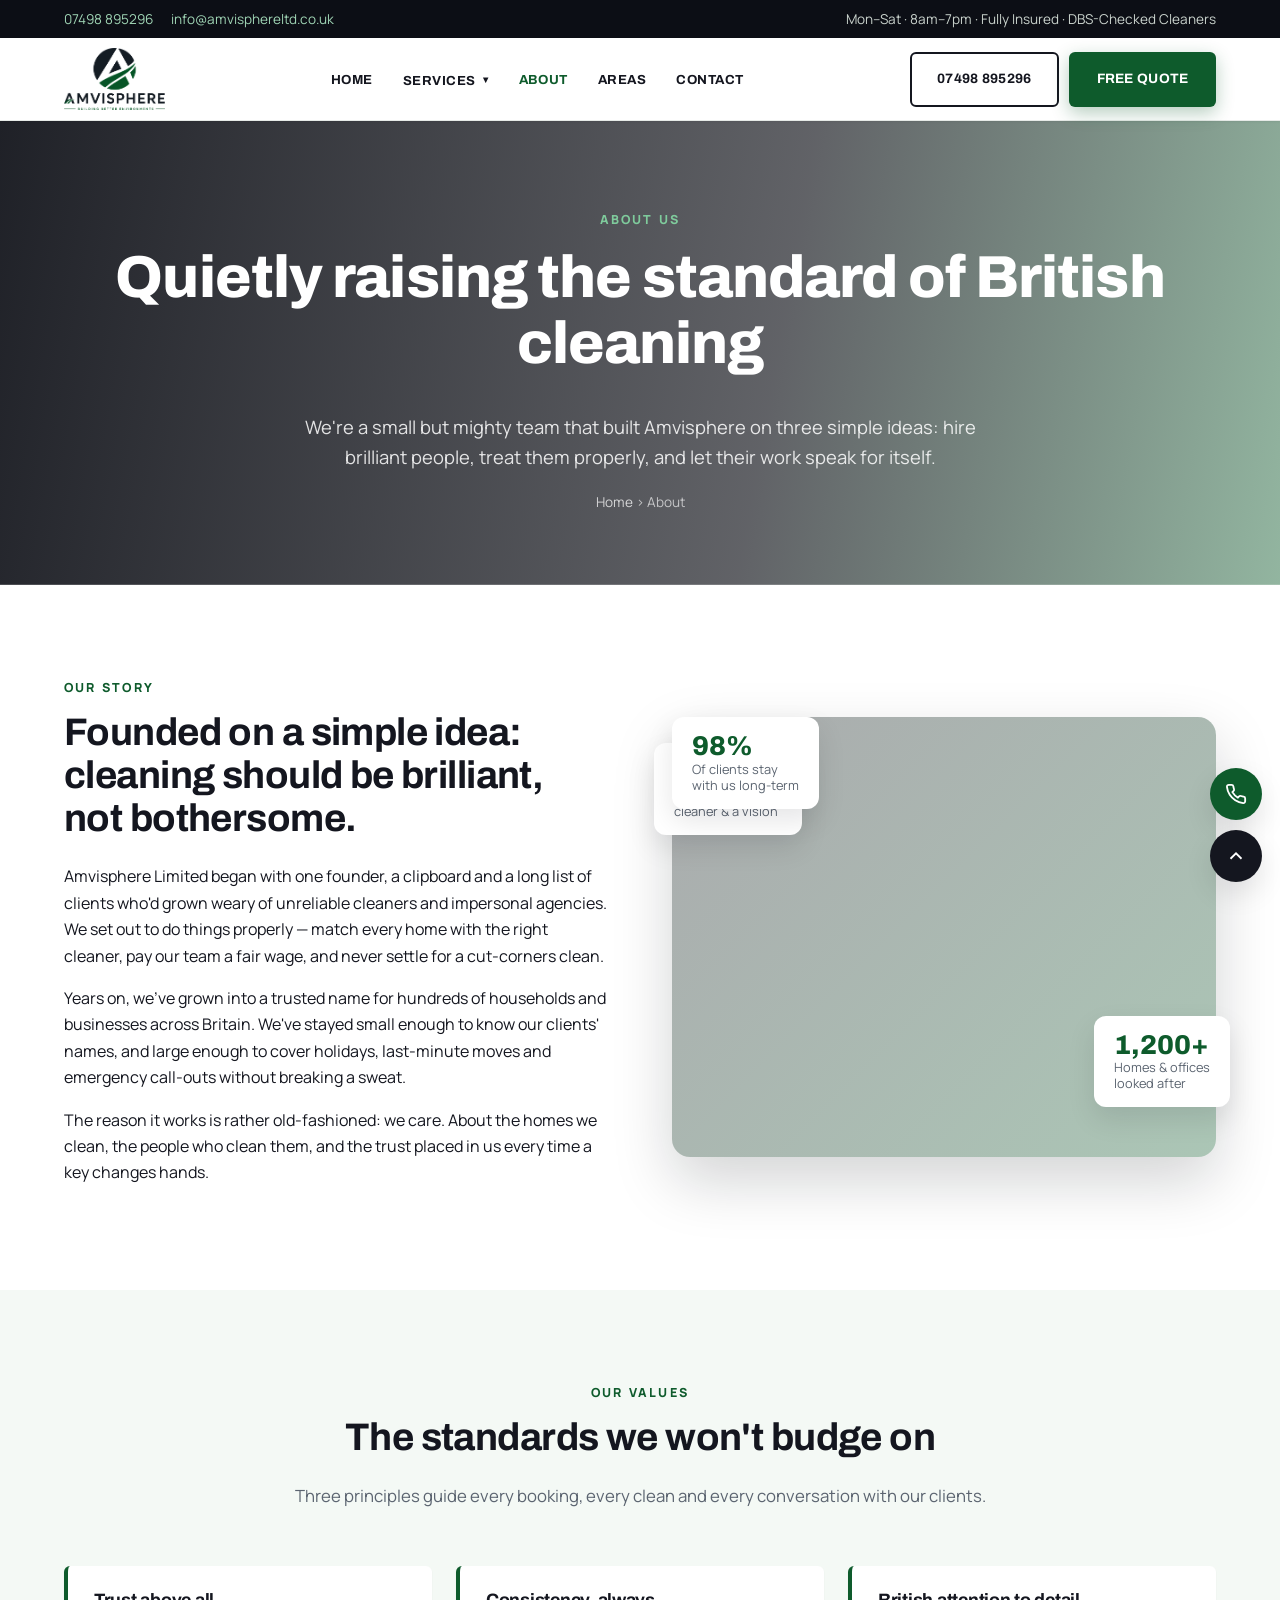
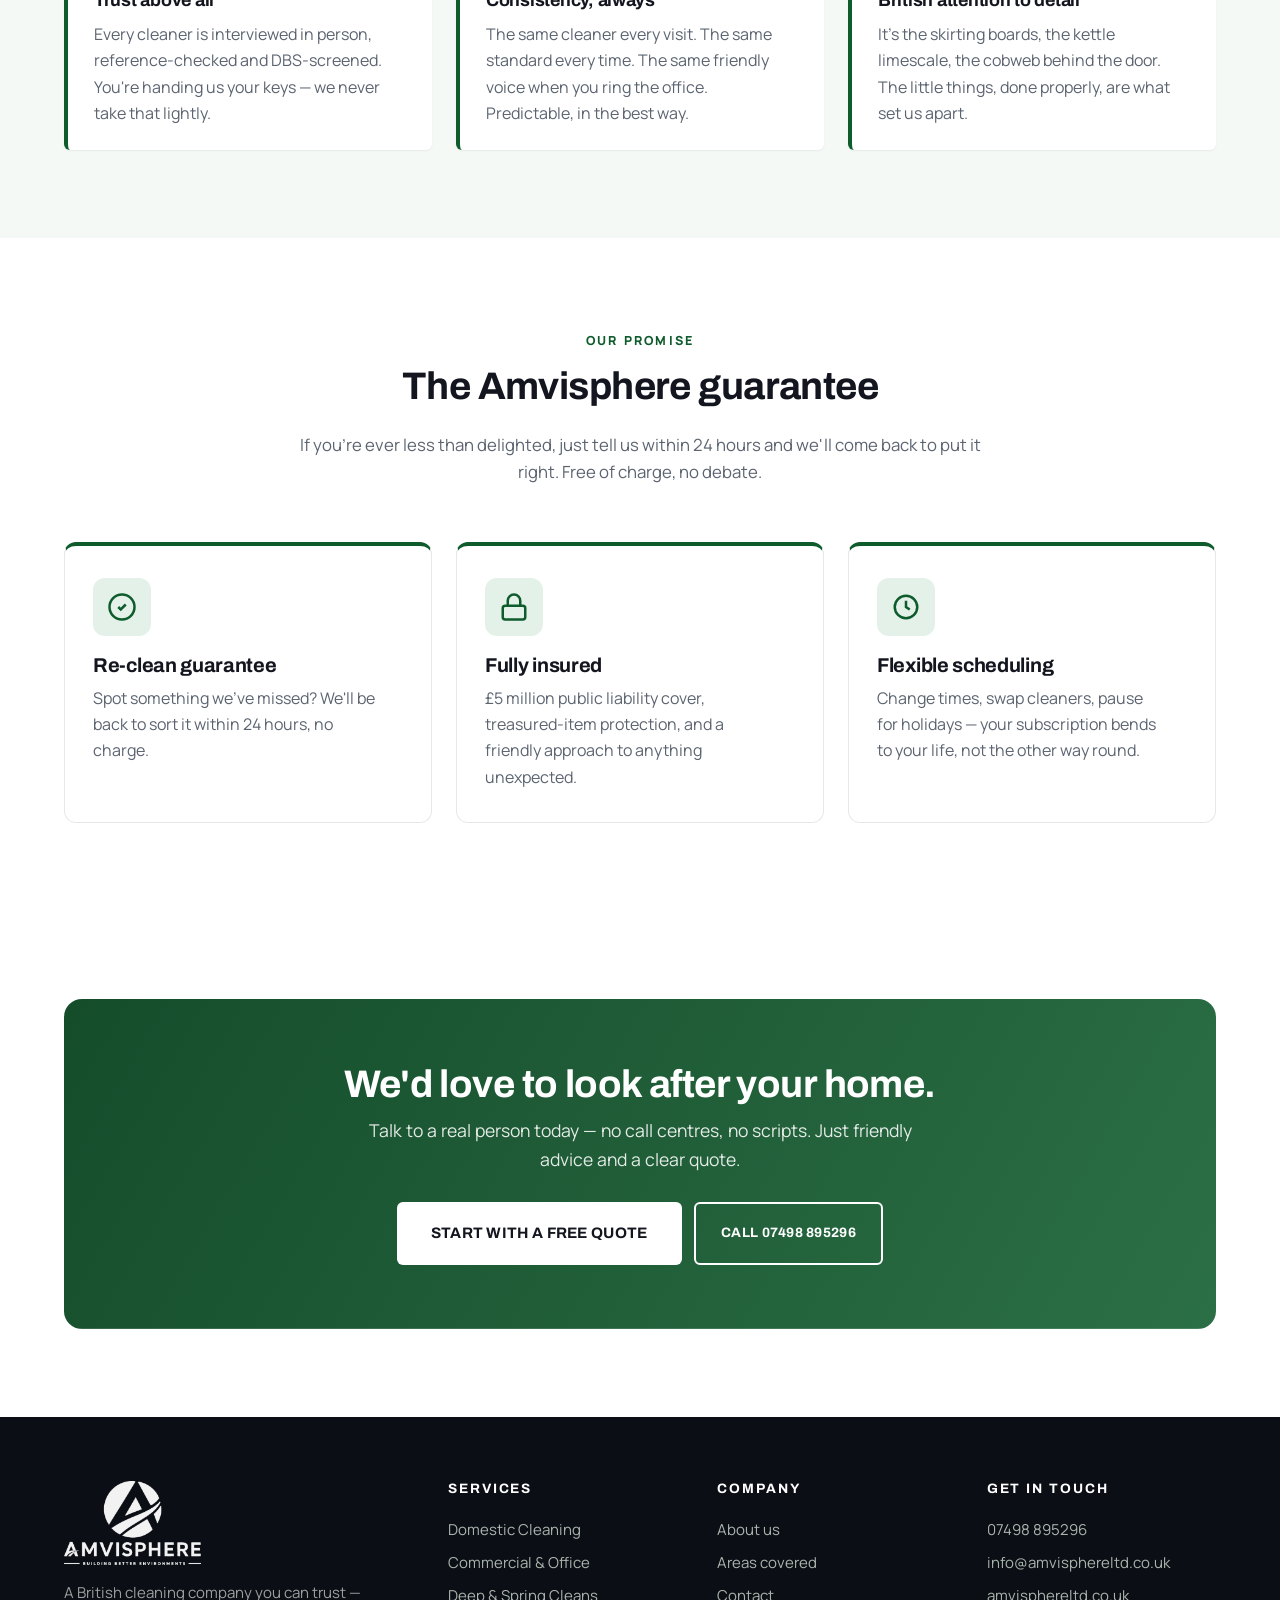
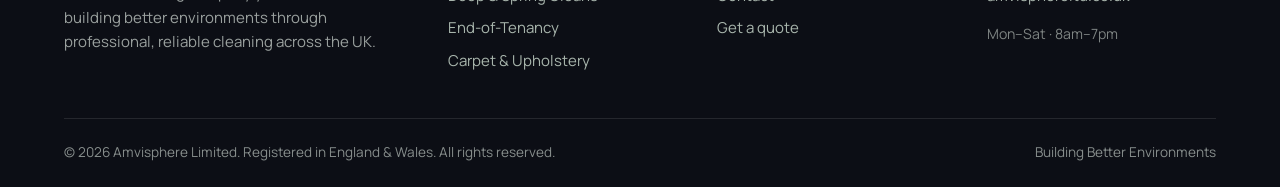
==== commit 9f2b5d5c: "UX overhaul: hero slider, dropdown nav, photo cards, motion Rework the site's UX around established " ====
--- a/about.html
+++ b/about.html
@@ -31,9 +31,19 @@
       <a href="index.html" class="brand">
         <img src="assets/img/logo-full.png" alt="Amvisphere — Building Better Environments" />
       </a>
-      <nav class="nav">
+      <nav class="nav" id="primary-nav">
         <a href="index.html">Home</a>
-        <a href="services.html">Services</a>
+        <div class="nav-item">
+          <a href="services.html">Services <span class="caret">&#9662;</span></a>
+          <div class="dropdown">
+            <a href="services.html#domestic">Domestic Cleaning</a>
+            <a href="services.html#commercial">Commercial &amp; Office</a>
+            <a href="services.html#deep">Deep &amp; Spring Cleans</a>
+            <a href="services.html#tenancy">End-of-Tenancy</a>
+            <a href="services.html#sparkle">After-Build Cleans</a>
+            <a href="services.html#carpet">Carpet &amp; Upholstery</a>
+          </div>
+        </div>
         <a href="about.html">About</a>
         <a href="areas.html">Areas</a>
         <a href="contact.html">Contact</a>
--- a/assets/css/style.css
+++ b/assets/css/style.css
@@ -599,3 +599,196 @@
   .hero-trust { gap: 14px; font-size: .84rem; }
   .brand img { height: 46px; }
 }
+
+/* ============================================================
+   UX overhaul: hero slider, dropdown nav, photo cards,
+   scroll reveal, floating actions
+   ============================================================ */
+
+/* ---------- Hero slider ---------- */
+.slider { position: relative; min-height: 640px; background: var(--ink); overflow: hidden; }
+.slide {
+  position: absolute; inset: 0;
+  display: flex; align-items: center;
+  opacity: 0; visibility: hidden;
+  transition: opacity .8s ease, visibility .8s ease;
+  padding: 90px 0;
+}
+.slide.active { opacity: 1; visibility: visible; position: relative; }
+.slide::before {
+  content: "";
+  position: absolute; inset: 0;
+  background-image:
+    linear-gradient(100deg, rgba(12,14,21,.93) 0%, rgba(12,14,21,.72) 48%, rgba(12,14,21,.28) 100%),
+    var(--slide-img);
+  background-size: cover;
+  background-position: center right;
+}
+.slide::after {
+  content: "";
+  position: absolute; inset: 0;
+  background: radial-gradient(700px 420px at 8% 100%, rgba(23,138,68,.28), transparent 60%);
+}
+.slide .container { position: relative; z-index: 1; }
+.slide-inner { max-width: 640px; color: var(--white); }
+.slide-inner .eyebrow { color: #7FCB9C; }
+.slide-inner h1, .slide-inner h2.slide-title {
+  color: var(--white);
+  font-size: clamp(2.1rem, 4vw + .5rem, 3.6rem);
+  font-weight: 800;
+  line-height: 1.1;
+  margin-bottom: 1rem;
+}
+.slide-inner .accent { color: #7FCB9C; }
+.slide-inner p { color: rgba(255,255,255,.85); font-size: 1.15rem; margin-bottom: 1.8rem; max-width: 52ch; }
+
+.slider-nav {
+  position: absolute; bottom: 34px; left: 0; right: 0;
+  display: flex; justify-content: center; align-items: center; gap: 10px;
+  z-index: 5;
+}
+.slider-dot {
+  width: 34px; height: 4px; border-radius: 2px;
+  background: rgba(255,255,255,.35);
+  border: none; cursor: pointer; padding: 0;
+  transition: background .3s ease;
+}
+.slider-dot.active { background: var(--green-bright); }
+.slider-arrow {
+  position: absolute; top: 50%; transform: translateY(-50%);
+  z-index: 5;
+  width: 46px; height: 46px; border-radius: 50%;
+  background: rgba(255,255,255,.12);
+  border: 1px solid rgba(255,255,255,.3);
+  color: var(--white);
+  font-size: 1.2rem;
+  cursor: pointer;
+  display: grid; place-items: center;
+  transition: background .2s ease;
+}
+.slider-arrow:hover { background: var(--green); border-color: var(--green); }
+.slider-arrow.prev { left: 18px; }
+.slider-arrow.next { right: 18px; }
+
+/* ---------- Dropdown nav ---------- */
+.nav-item { position: relative; }
+.nav-item > a .caret { font-size: .6rem; margin-left: 4px; vertical-align: 2px; }
+.dropdown {
+  position: absolute; top: 100%; left: 0;
+  min-width: 240px;
+  background: var(--white);
+  border: 1px solid var(--line);
+  border-top: 3px solid var(--green);
+  border-radius: 0 0 var(--radius-md) var(--radius-md);
+  box-shadow: var(--shadow-md);
+  padding: 8px;
+  opacity: 0; visibility: hidden; transform: translateY(8px);
+  transition: all .2s ease;
+  z-index: 60;
+}
+.nav-item:hover .dropdown,
+.nav-item.open .dropdown { opacity: 1; visibility: visible; transform: translateY(0); }
+.dropdown a {
+  display: block;
+  padding: 10px 14px !important;
+  text-transform: none !important;
+  letter-spacing: 0 !important;
+  font-size: .92rem !important;
+  font-family: var(--font-body) !important;
+  font-weight: 600 !important;
+  border-radius: var(--radius-sm);
+}
+
+/* ---------- Photo service cards ---------- */
+.service-photo-card {
+  background: var(--white);
+  border: 1px solid var(--line);
+  border-radius: var(--radius-md);
+  overflow: hidden;
+  display: flex; flex-direction: column;
+  transition: transform .25s ease, box-shadow .25s ease;
+  color: var(--ink);
+}
+.service-photo-card:hover { transform: translateY(-5px); box-shadow: var(--shadow-lg); color: var(--ink); }
+.service-photo-card .photo {
+  height: 190px;
+  background-color: var(--ink-soft);
+  background-size: cover;
+  background-position: center;
+  position: relative;
+}
+.service-photo-card .photo::after {
+  content: "";
+  position: absolute; inset: 0;
+  background: linear-gradient(180deg, transparent 55%, rgba(12,14,21,.45) 100%);
+}
+.service-photo-card .photo .chip {
+  position: absolute; bottom: 12px; left: 14px; z-index: 1;
+  background: var(--green);
+  color: var(--white);
+  font-size: .72rem; font-weight: 800;
+  letter-spacing: .1em; text-transform: uppercase;
+  padding: 5px 10px; border-radius: var(--radius-sm);
+}
+.service-photo-card .body { padding: 24px 24px 26px; flex: 1; display: flex; flex-direction: column; }
+.service-photo-card h3 { margin-bottom: .4rem; font-size: 1.15rem; }
+.service-photo-card p { color: var(--muted); font-size: .95rem; flex: 1; margin-bottom: 14px; }
+.service-photo-card .link { color: var(--green); font-weight: 800; font-size: .85rem; text-transform: uppercase; letter-spacing: .06em; }
+
+/* ---------- Sector band ---------- */
+.sectors { display: grid; grid-template-columns: repeat(5, 1fr); gap: 18px; }
+.sector {
+  background: rgba(255,255,255,.06);
+  border: 1px solid rgba(255,255,255,.14);
+  border-radius: var(--radius-md);
+  padding: 26px 18px;
+  text-align: center;
+  color: var(--white);
+  transition: background .2s ease, transform .2s ease;
+}
+.sector:hover { background: rgba(23,138,68,.25); transform: translateY(-3px); color: var(--white); }
+.sector svg { width: 34px; height: 34px; margin: 0 auto 12px; color: #7FCB9C; }
+.sector strong { display: block; font-family: var(--font-head); font-size: .95rem; }
+
+/* ---------- Scroll reveal ---------- */
+.reveal { opacity: 0; transform: translateY(22px); transition: opacity .6s ease, transform .6s ease; }
+.reveal.in { opacity: 1; transform: none; }
+@media (prefers-reduced-motion: reduce) {
+  .reveal { opacity: 1; transform: none; transition: none; }
+  .slide { transition: none; }
+}
+
+/* ---------- Floating actions ---------- */
+.float-actions {
+  position: fixed; right: 18px; bottom: 18px; z-index: 80;
+  display: flex; flex-direction: column; gap: 10px;
+}
+.float-btn {
+  width: 52px; height: 52px; border-radius: 50%;
+  display: grid; place-items: center;
+  box-shadow: var(--shadow-md);
+  border: none; cursor: pointer;
+  transition: transform .2s ease, opacity .3s ease;
+}
+.float-btn:hover { transform: translateY(-2px); }
+.float-call { background: var(--green); color: var(--white); }
+.float-top { background: var(--ink); color: var(--white); opacity: 0; pointer-events: none; }
+.float-top.show { opacity: 1; pointer-events: auto; }
+.float-btn svg { width: 22px; height: 22px; }
+
+@media (max-width: 960px) {
+  .sectors { grid-template-columns: repeat(3, 1fr); }
+  .slider { min-height: 560px; }
+}
+@media (max-width: 720px) {
+  .sectors { grid-template-columns: 1fr 1fr; }
+  .slider-arrow { display: none; }
+  .nav-item .dropdown {
+    position: static;
+    opacity: 1; visibility: visible; transform: none;
+    box-shadow: none; border: none; border-left: 3px solid var(--green);
+    border-radius: 0; margin-left: 12px; padding: 0;
+    display: none;
+  }
+  .nav-item.open .dropdown { display: block; }
+}
